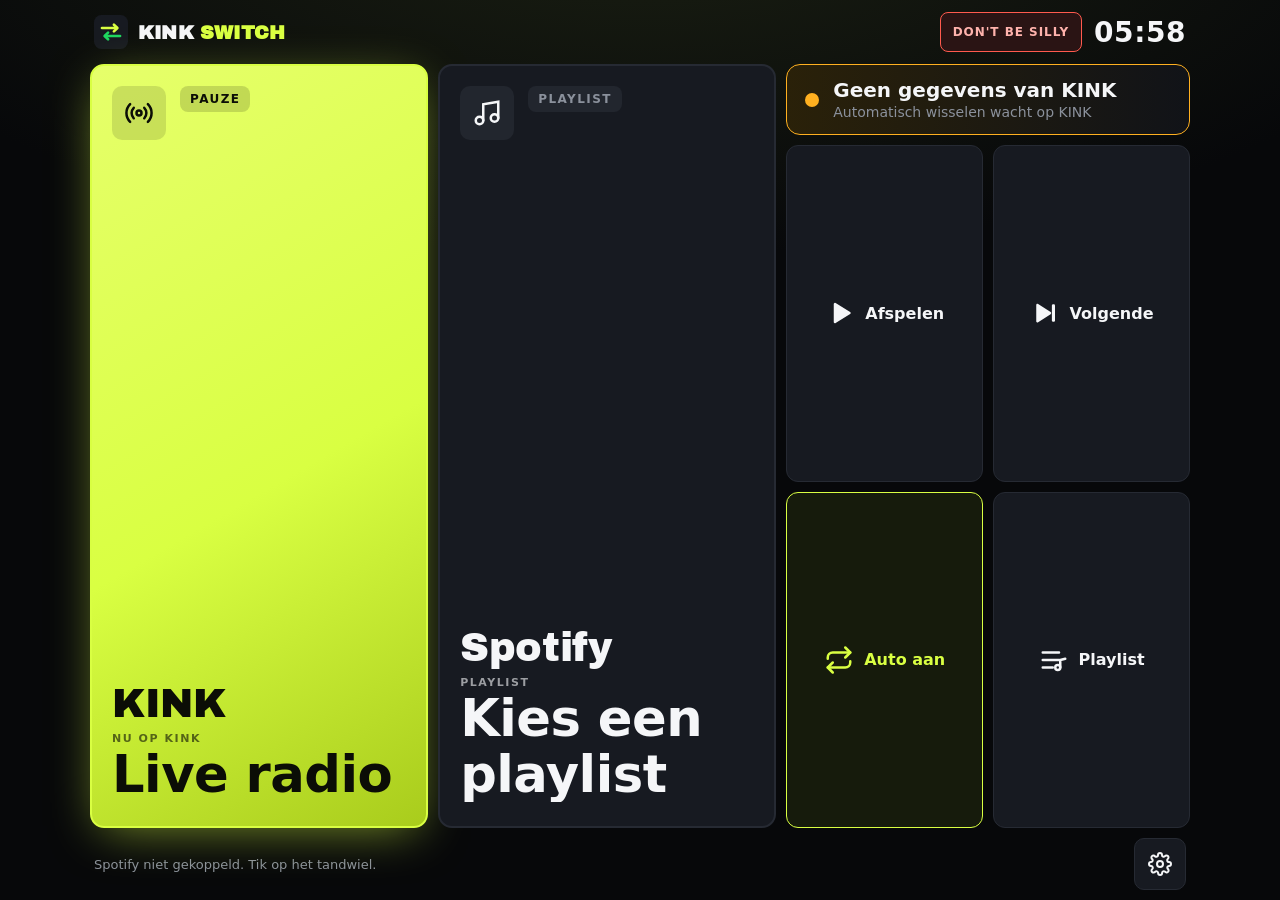
==== index.html @ e84e2d4a "Add files via upload v23: keep Spotify awake, cleaner diagnose log and remove what's no longer neede" ====
<!doctype html>
<html lang="nl">
<head>
<meta charset="utf-8">
<meta name="viewport" content="width=device-width,initial-scale=1,viewport-fit=cover">
<meta name="theme-color" content="#07080a">
<meta name="mobile-web-app-capable" content="yes">
<meta name="apple-mobile-web-app-capable" content="yes">
<link rel="manifest" href="manifest.webmanifest">
<link rel="icon" href="icon-192.png">
<link rel="apple-touch-icon" href="icon-192.png">
<title>KINK Switch</title>
<style>
@font-face{font-family:'Archivo Black';src:url(archivo-black.woff2) format('woff2');font-weight:400;font-display:swap}
:root{color-scheme:dark;
  --bg:#07080a;--panel:#111318;--panel2:#171a21;--line:#262a33;
  --text:#f5f6f8;--muted:#8b919c;
  --kink:#d9ff42;--kink-ink:#0b0d06;--spot:#1ed760;--spot-ink:#04130a;
  --warn:#ffb020;--hot:#ff5a4e;--r:14px}
*{box-sizing:border-box;-webkit-tap-highlight-color:transparent}
html,body{margin:0;height:100%;overflow:hidden;background:var(--bg);color:var(--text);font-family:system-ui,-apple-system,"Segoe UI",Roboto,sans-serif}
body{background:radial-gradient(120% 70% at 50% -10%,#1a1f12 0%,var(--bg) 55%) fixed;padding:calc(10px + env(safe-area-inset-top,0px)) 12px calc(10px + env(safe-area-inset-bottom,0px))}
button{font:inherit;color:inherit;border:0;cursor:pointer;touch-action:manipulation;user-select:none}
button:focus-visible{outline:3px solid var(--kink);outline-offset:3px}
svg{display:block}

.app{height:100%;max-width:1100px;margin:0 auto;display:grid;gap:10px;
  grid-template-areas:"top" "banner" "sources" "controls" "foot";
  grid-template-rows:auto auto 1fr auto auto;grid-template-columns:minmax(0,1fr)}

/* Bovenbalk */
.top{grid-area:top;display:flex;align-items:center;justify-content:space-between;padding:2px 4px}
.brand{display:flex;align-items:center;gap:10px;font-weight:900;letter-spacing:.14em;font-size:14px;white-space:nowrap}
.top .right{display:flex;align-items:center;gap:12px}
.silly{white-space:nowrap;min-height:40px;padding:0 12px;border-radius:8px;background:#2a1414;border:1px solid var(--hot);color:#ffb3ad;font-weight:900;font-size:12px;letter-spacing:.08em}
.silly:active{background:var(--hot);color:#fff}
.brand svg{width:34px;height:34px;flex:none}
.brand .wm{font-family:'Archivo Black',system-ui,sans-serif;font-size:19px;letter-spacing:.01em;line-height:1}
.brand .wm span{color:var(--kink)}
.brand i{width:10px;height:10px;border-radius:50%;background:var(--kink);box-shadow:0 0 12px var(--kink)}
.clock{font-size:28px;font-weight:800;font-variant-numeric:tabular-nums;letter-spacing:.02em}

/* Reclamebanner */
.banner{grid-area:banner;display:flex;align-items:center;gap:14px;padding:14px 18px;border-radius:var(--r);
  background:var(--panel);border:1px solid var(--line);transition:background .4s,border-color .4s}
.dot{width:14px;height:14px;border-radius:50%;background:var(--spot);flex:none;box-shadow:0 0 0 0 currentColor}
.banner .txt{flex:1;min-width:0}
.banner .eyebrow{display:block;font-size:11px;font-weight:900;letter-spacing:.14em;color:#ff7a70;margin-bottom:2px}
.banner .eyebrow[hidden]{display:none}
.banner.skip small{white-space:normal}
.banner b{display:block;font-size:20px;font-weight:850;line-height:1.15}
.banner small{display:block;color:var(--muted);font-size:14px;margin-top:2px;white-space:nowrap;overflow:hidden;text-overflow:ellipsis}
.count{font-size:30px;font-weight:900;font-variant-numeric:tabular-nums}
.count:empty{display:none}
.banner.soon{border-color:var(--warn);background:linear-gradient(90deg,#2a2109,var(--panel))}
.banner.soon .dot{background:var(--warn);color:var(--warn);animation:pulse 1.6s infinite}
.banner.now{border-color:var(--hot);background:linear-gradient(90deg,#2e100d,var(--panel))}
.banner.now .dot{background:var(--hot);color:var(--hot);animation:pulse 1s infinite}
.banner.away{border-color:var(--spot);background:linear-gradient(90deg,#0b2414,var(--panel))}
@keyframes pulse{0%{box-shadow:0 0 0 0 currentColor}70%{box-shadow:0 0 0 12px transparent}100%{box-shadow:0 0 0 0 transparent}}

/* Bronnen: de twee grote knoppen */
.sources{grid-area:sources;display:grid;grid-template-columns:minmax(0,1fr);grid-template-rows:1fr 1fr;gap:10px;min-height:0}
.src{position:relative;border-radius:var(--r);padding:20px;text-align:left;display:flex;flex-direction:column;justify-content:space-between;
  background:var(--panel2);border:2px solid var(--line);overflow:hidden;min-height:150px;transition:transform .12s,background .3s,border-color .3s}
.src:active{transform:scale(.98)}
.src:focus{outline:none}
.src .ico{width:54px;height:54px;border-radius:10px;display:grid;place-items:center;background:#22262e}
.src .ico svg{width:30px;height:30px}
.src .name{display:block;font-size:clamp(24px,6.4vw,36px);font-family:'Archivo Black',system-ui,sans-serif;font-weight:400;letter-spacing:-.01em;line-height:1}
.src .meta{display:block;font-size:14px;color:var(--muted);margin-top:6px;white-space:nowrap;overflow:hidden;text-overflow:ellipsis}
.src .np{display:block;margin-top:8px;min-width:0}
.src .np em{display:block;font-style:normal;font-size:11px;font-weight:900;letter-spacing:.14em;opacity:.6}
.src .np strong{display:-webkit-box;-webkit-line-clamp:2;-webkit-box-orient:vertical;font-size:clamp(24px,7.4vw,34px);font-weight:900;line-height:1.08;overflow:hidden;margin-top:2px;letter-spacing:-.01em}
.src .np span{display:block;font-size:clamp(17px,5vw,22px);font-weight:700;opacity:.8;white-space:nowrap;overflow:hidden;text-overflow:ellipsis;margin-top:4px}
.gtag{display:inline-block;margin-left:8px;padding:3px 8px;border-radius:6px;font-size:11px;font-weight:900;letter-spacing:.1em;vertical-align:2px;background:var(--hot);color:#fff}
.tile{position:relative;display:grid;min-height:0}
.tile>.src{min-height:0}
.tile .src .tag{left:88px;right:auto;width:max-content;top:20px}
.favbtn{position:absolute;top:22px;right:22px;min-height:48px;min-width:140px;padding:0 22px;border-radius:10px;font-weight:900;font-size:14px;
  background:#22262e;color:var(--text);border:1px solid var(--line);z-index:2}
.tile:has(.src.active) .favbtn{background:#0000002e;border-color:#0000001f}
.tile:has(.src.kink.active) .favbtn{color:var(--kink-ink)}
.tile:has(.src.spot.active) .favbtn{color:var(--spot-ink)}
.favbtn.on,.tile:has(.src.active) .favbtn.on{background:var(--hot);border-color:var(--hot);color:#fff}
.favbtn[hidden]{display:none}
.acts{position:absolute;top:22px;right:22px;display:flex;gap:10px;z-index:2}
.ibtn{width:64px;height:54px;border-radius:10px;display:grid;place-items:center;background:#22262e;border:1px solid var(--line);color:var(--text)}
.ibtn[hidden]{display:none}
.ibtn svg{width:28px;height:28px}
.tile:has(.src.active) .ibtn{background:#0000002e;border-color:#0000001f}
.tile:has(.src.kink.active) .ibtn{color:var(--kink-ink)}
.tile:has(.src.spot.active) .ibtn{color:var(--spot-ink)}
.ibtn.on,.tile:has(.src.active) .ibtn.on{background:var(--hot);border-color:var(--hot);color:#fff}
.ibtn.on svg path{fill:currentColor}
.ibtn.done,.tile:has(.src.active) .ibtn.done{background:#0b0d10;border-color:#0b0d10;color:var(--kink)}
.ibtn.busy{opacity:.5}
.toast{position:fixed;left:50%;top:calc(64px + env(safe-area-inset-top,0px));transform:translateX(-50%);width:min(560px,calc(100% - 24px));display:flex;align-items:center;gap:12px;
  background:#f5f6f8;color:#0b0d10;border-radius:10px;padding:12px 12px 12px 16px;font-weight:800;font-size:15px;box-shadow:0 12px 40px #000a;z-index:6}
.toast[hidden]{display:none}
.toast span{flex:1;min-width:0}.toast small{display:block;font-weight:600;color:#4a505b;font-size:13px;white-space:nowrap;overflow:hidden;text-overflow:ellipsis}
.toast button{min-height:44px;padding:0 14px;border-radius:8px;background:#0b0d10;color:#fff;font-weight:800;font-size:14px}
.tabs{display:grid;grid-template-columns:1fr 1fr;gap:6px;background:#0b0d10;padding:6px;border-radius:10px;margin:6px 0 12px}
.tabs button{background:transparent;min-height:48px;border-radius:8px;font-weight:850;font-size:15px;color:var(--muted)}
.tabs button.on{background:#22262e;color:var(--text)}
.pin{font-size:11px;font-weight:900;letter-spacing:.1em;color:var(--kink);margin:14px 0 2px}
.pin.dim{color:var(--muted)}
.pl.mine{border-color:var(--kink)}
.pl .cov{width:56px;height:56px;border-radius:8px;display:grid;place-items:center;background:#1b1f27}
.pl .cov svg{width:34px;height:34px}
.miss{display:grid;grid-template-columns:52px 1fr 56px;gap:12px;align-items:center;padding:8px;border-radius:10px;background:#0b0d10;border:1px solid var(--line);margin-top:8px}
.miss time{font-weight:800;color:var(--muted);font-size:14px}
.miss b{display:block;font-size:16px}.miss small{color:var(--muted);font-size:14px}
.miss .ibtn{width:56px;height:48px}
.miss .ibtn.done{color:var(--kink);background:#22262e;border-color:var(--line)}

.src .np strong span{display:inline;font-size:inherit;font-weight:inherit;opacity:1;margin:0;white-space:normal}
.src .np strong .gtag{font-size:11px;vertical-align:6px}
.src .np .gtag{display:inline-block;opacity:1;font-size:11px}
.src .np #kinkArtist{display:inline}
.src .np .gtag:empty{display:none}
.src.fav{box-shadow:0 0 0 4px #ff5a4e33,0 10px 50px -12px #ff5a4e88}
.src.fav .np em::after{content:" \00B7  JOUW MUZIEK";color:var(--hot);opacity:1}
.src.kink.active.fav .np em::after{color:#7a0f08}
.src.fresh:not(.active){border-color:var(--kink);animation:fresh 1.4s ease-in-out 4}
@keyframes fresh{50%{box-shadow:0 0 0 6px #d9ff4233}}
.src .tag{position:absolute;top:18px;right:18px;font-size:12px;font-weight:900;letter-spacing:.12em;padding:6px 10px;border-radius:8px;background:#22262e;color:var(--muted)}
.src.kink.active{background:linear-gradient(150deg,#e6ff6b,var(--kink) 55%,#a9cc1c);border-color:var(--kink);color:var(--kink-ink);box-shadow:0 10px 50px -12px #d9ff4299}
.src.spot.active{background:linear-gradient(150deg,#4ff08a,var(--spot) 55%,#11a845);border-color:var(--spot);color:var(--spot-ink);box-shadow:0 10px 50px -12px #1ed76099}
.src.fav,.src.fav.fresh,.src.active.fav{border-color:var(--hot)}
.src.active .ico{background:#0000001f}
.src.active .meta{color:inherit;opacity:.75}
.src.active .tag{background:#00000026;color:inherit}
.src.kink.active.live .tag::before{content:"";display:inline-block;width:8px;height:8px;border-radius:50%;background:currentColor;margin-right:6px;vertical-align:1px;animation:blink 1.2s infinite}
@keyframes blink{50%{opacity:.25}}

/* Bediening */
.controls{grid-area:controls;display:grid;grid-template-columns:repeat(4,minmax(0,1fr));gap:10px}
.ctl{min-height:88px;border-radius:12px;background:var(--panel2);border:1px solid var(--line);display:flex;flex-direction:column;align-items:center;justify-content:center;gap:6px;font-size:14px;font-weight:800;transition:transform .12s;padding:6px}
.ctl:active{transform:scale(.97)}
.ctl svg{width:30px;height:30px}
.ctl.on{border-color:var(--kink);color:var(--kink);background:#161b0c}

/* Voet */
.foot{grid-area:foot;min-width:0;display:flex;align-items:center;gap:10px;padding:0 4px}
.status{flex:1;color:var(--muted);font-size:13px;min-width:0;white-space:nowrap;overflow:hidden;text-overflow:ellipsis}
.status.err{color:var(--hot)}
.gear{width:52px;height:52px;border-radius:10px;background:var(--panel2);border:1px solid var(--line);display:grid;place-items:center}
.gear svg{width:24px;height:24px}
#radio{display:none}

/* Liggend scherm (telefoonhouder): bronnen links, bediening rechts */
@media (orientation:landscape) and (min-width:640px){
  .sources{grid-template-columns:1fr 1fr;grid-template-rows:minmax(0,1fr)}
  .src .name{font-size:clamp(24px,3.6vw,40px)}
  .src .np strong{font-size:clamp(28px,4vw,52px)}
  .src .np>span{font-size:clamp(18px,2vw,26px)}
  .app{grid-template-columns:minmax(0,1.7fr) minmax(0,1fr);grid-template-rows:auto auto 1fr auto;
    grid-template-areas:"top top" "sources banner" "sources controls" "foot foot"}
  .banner{flex-wrap:wrap;align-content:center}
  .controls{grid-template-columns:1fr 1fr;grid-auto-rows:1fr}
  .ctl{min-height:70px;flex-direction:row;gap:10px;font-size:16px}
}
@media (max-height:560px){.clock{font-size:22px}.banner{padding:10px 14px}.banner b{font-size:17px}.count{font-size:26px}.ctl{min-height:60px}.src{padding:14px;min-height:110px}.src .ico{width:42px;height:42px}}
@media (max-width:440px){.top{gap:8px}.brand{gap:8px;font-size:12px;letter-spacing:.1em}.brand .wm{font-size:13px}.brand svg{width:26px;height:26px}.silly{font-size:10px;padding:0 9px}.clock{font-size:20px}}

/* Instellingen */
.modal{display:none;position:fixed;inset:0;background:#000c;backdrop-filter:blur(6px);z-index:5;padding:16px;align-items:center;justify-content:center}
.modal.show{display:flex}
.modalbox{width:min(560px,100%);max-height:92dvh;overflow:auto;background:var(--panel);border:1px solid var(--line);border-radius:14px;padding:22px}
.modalbox h2{margin:0 0 6px;font-size:22px}
.modalbox h3{margin:20px 0 4px;font-size:13px;letter-spacing:.12em;color:var(--kink);font-weight:900}
.modalbox label{display:block;font-size:13px;margin:12px 0 6px;color:var(--text)}
.modalbox input{width:100%;background:#0b0d10;color:var(--text);border:1px solid var(--line);border-radius:8px;padding:13px;font:500 16px system-ui}
.modalbox input:focus{outline:2px solid var(--kink);border-color:transparent}
.modalbox p{color:var(--muted);font-size:13px;line-height:1.5}
.modalbox a{color:var(--kink)}
.copyrow{display:grid;grid-template-columns:1fr auto;gap:8px}
.btn{min-height:48px;padding:0 16px;border-radius:8px;background:#22262e;font-weight:800;font-size:14px}
.btn.primary{background:var(--kink);color:var(--kink-ink)}
.actions{display:flex;gap:8px;flex-wrap:wrap;margin-top:18px}
.pl{display:grid;grid-template-columns:56px 1fr auto;gap:12px;align-items:center;width:100%;text-align:left;padding:8px;border-radius:10px;background:#0b0d10;border:1px solid var(--line);margin-top:8px;min-height:72px}
.pl img,.pl .ph{width:56px;height:56px;border-radius:10px;object-fit:cover;background:#22262e}
.pl b{display:block;font-size:16px;white-space:nowrap;overflow:hidden;text-overflow:ellipsis}
.pl small{color:var(--muted);font-size:12px}
.pl.cur{border-color:var(--spot);background:#0b2414}
.pl .ok{color:var(--spot);font-weight:900;font-size:13px}
.bigbtn{width:100%;min-height:64px;border-radius:10px;font-size:17px;font-weight:850;margin-top:10px}
details{margin-top:18px;border-top:1px solid var(--line);padding-top:12px}
summary{cursor:pointer;font-weight:800;font-size:15px;color:var(--muted)}
.warn{border:1px solid var(--warn);background:#2a2109;color:#ffd789;border-radius:8px;padding:12px 14px;font-size:14px;font-weight:700;margin:8px 0 4px}
.chips{display:flex;flex-wrap:wrap;gap:8px;margin-top:8px}
.chip{min-height:44px;padding:0 16px;border-radius:8px;background:#22262e;border:1px solid var(--line);font-weight:800;font-size:15px}
.chip.on{background:var(--kink);color:var(--kink-ink);border-color:var(--kink)}
.chip .x{margin-left:8px;opacity:.6}
.addrow{display:grid;grid-template-columns:1fr auto;gap:8px;margin-top:10px}
.set{padding:0;overflow:hidden;display:flex;flex-direction:column}
.set .shead{padding:18px 20px 0}
.set .shead h2{margin:0 0 4px;font-size:22px}
.set .note{display:flex;gap:8px;align-items:center;color:#ffd789;font-size:13px;font-weight:700;margin:6px 0 12px}
.set .note i{width:8px;height:8px;border-radius:50%;background:var(--warn);flex:none}
.seg{display:grid;grid-template-columns:repeat(3,1fr);gap:4px;background:#0b0d10;padding:4px;border-radius:10px}
.seg button{background:transparent;min-height:46px;border-radius:8px;font-weight:850;font-size:15px;color:var(--muted)}
.seg button.on{background:#262a33;color:var(--text)}
.set .sbody{padding:14px 20px 8px;overflow:auto;flex:1}
.set .pane[hidden]{display:none}
.grp{background:#0b0d10;border:1px solid #23272f;border-radius:12px;margin-bottom:14px;overflow:hidden}
.grp h4{margin:0;padding:14px 16px 4px;font-size:16px;display:flex;align-items:center;gap:10px}
.grp h4 .dot{width:10px;height:10px;border-radius:50%}
.grp .sub{padding:0 16px 10px;color:var(--muted);font-size:13px;line-height:1.45}
.line{display:flex;align-items:center;gap:14px;padding:14px 16px;border-top:1px solid #1d2128}
.line .tx{flex:1;min-width:0}.line b{display:block;font-size:15px}.line small{display:block;color:var(--muted);font-size:13px;margin-top:2px;line-height:1.35}
.sw{width:52px;height:32px;border-radius:99px;background:#2c313b;position:relative;flex:none;border:0;padding:0}
.sw::after{content:"";position:absolute;top:3px;left:3px;width:26px;height:26px;border-radius:50%;background:var(--text);transition:left .2s}
.sw[aria-checked="true"]{background:var(--spot)}.sw[aria-checked="true"]::after{left:23px}
.set .numin{width:84px;flex:none;text-align:center;font-weight:800}
.chips2{display:flex;flex-wrap:wrap;gap:8px;padding:4px 16px 12px}
.chip2{min-height:42px;padding:0 14px;border-radius:8px;background:#1b1f27;border:1px solid #2a2e37;font-weight:800;font-size:14px;display:flex;align-items:center;gap:8px;color:var(--text)}
.chip2.hear{background:var(--kink);color:var(--kink-ink);border-color:var(--kink)}
.chip2.skip{background:var(--hot);color:#fff;border-color:var(--hot)}
.chip2 .x{opacity:.65;font-weight:900}
.chips2 .empty{color:var(--muted);font-size:13px}
.lbl{padding:6px 16px 0;font-size:11px;font-weight:900;letter-spacing:.1em;color:var(--muted)}
.addrow2{display:grid;grid-template-columns:1fr auto;gap:8px;padding:0 16px 14px}
.addrow2 input{min-height:46px}
.status2{display:flex;align-items:center;gap:12px;padding:14px 16px}
.status2 .ok{width:40px;height:40px;border-radius:10px;display:grid;place-items:center;font-weight:900;flex:none}
.status2 .ok.yes{background:#0b2414;color:var(--spot)}.status2 .ok.no{background:#2a1414;color:var(--hot)}
.status2 b{display:block;font-size:15px}.status2 small{display:block;color:var(--muted);font-size:13px;margin-top:2px}
.btnrow{display:flex;gap:8px;flex-wrap:wrap;padding:0 16px 14px}
.grp details summary{padding:14px 16px;font-weight:800;color:var(--muted);cursor:pointer}
.grp details .inner{padding:0 16px 14px}
.grp details .inner p{margin:0 0 8px}
.grp details .inner h5{margin:16px 0 6px;font-size:12px;letter-spacing:.12em;color:var(--text);text-transform:uppercase}
.grp details .inner h5:first-child{margin-top:4px}
.devopt{display:flex;align-items:center;gap:12px;width:100%;text-align:left;padding:12px 16px;border-top:1px solid #1d2128;background:transparent;font-size:15px}
.devopt .rad{width:22px;height:22px;border-radius:50%;border:2px solid #4a505b;flex:none;display:grid;place-items:center}
.devopt.on .rad{border-color:var(--spot)}.devopt.on .rad::after{content:"";width:12px;height:12px;border-radius:50%;background:var(--spot)}
.devopt b{display:block;font-weight:800}.devopt small{display:block;color:var(--muted);font-size:13px}
.dbg{width:min(900px,100%);max-height:94dvh;overflow:auto;display:flex;flex-direction:column;gap:10px}
.dhead{display:flex;align-items:center;justify-content:space-between;gap:10px}.dhead h2{margin:0}
.dsum{display:grid;grid-template-columns:repeat(auto-fill,minmax(140px,1fr));gap:4px}
.dsum div{background:#0b0d10;border:1px solid #23272f;border-radius:8px;padding:5px 8px;font-size:12px;line-height:1.3;min-width:0;overflow:hidden;text-overflow:ellipsis}
.dbg .btn{min-height:42px;padding:0 12px;font-size:13px}
.dlog{min-height:320px}
.dsum b{display:block;font-size:10px;letter-spacing:.08em;color:var(--muted);margin-bottom:2px}
.dsum .bad{color:var(--hot);font-weight:800}.dsum .good{color:var(--spot);font-weight:800}
.dbtns{display:flex;flex-wrap:wrap;gap:8px}
.dfil{display:flex;gap:4px;background:#0b0d10;padding:4px;border-radius:10px}
.dfil button{flex:1;background:transparent;min-height:40px;border-radius:8px;font-weight:800;font-size:14px;color:var(--muted)}
.dfil button.on{background:#262a33;color:var(--text)}
.dlog{flex:1;min-height:200px;overflow:auto;background:#07080a;border:1px solid #23272f;border-radius:8px;padding:8px;font:12px/1.45 ui-monospace,Menlo,monospace}
.dlog div{padding:2px 0;border-bottom:1px solid #12151a;word-break:break-word}
.dlog .err{color:#ff8a80}.dlog .warn{color:#ffd166}.dlog .ok{color:#7ee2a8}.dlog .note{color:#9ecbff;font-weight:700}
.dlog time{color:#6b717c;margin-right:6px}
.set .sfoot{padding:12px 20px 18px;border-top:1px solid #1d2128;display:flex;gap:10px;align-items:center}
.set .sfoot small{flex:1;color:var(--muted);font-size:13px;transition:color .2s}
.set .sfoot small.saved{color:var(--spot);font-weight:800}
.set .sfoot .close{min-height:50px;padding:0 28px;border-radius:10px;background:#262a33;font-weight:900;font-size:16px}
.src.spot.issue{border-color:var(--hot);background:linear-gradient(150deg,#2e1210,var(--panel2) 70%);color:var(--text)}
.src.spot.issue .tag{background:var(--hot);color:#fff}
.src.spot.issue .np em{color:#ff9a92;opacity:1}
.src.spot.ready{border-color:var(--spot);box-shadow:0 0 0 3px #1ed76033}
.src.spot.ready .tag{background:var(--spot);color:#06210f}
.src.spot.ready .np em{color:var(--spot);opacity:1}
.src.spot.blink{animation:spblink .5s ease-in-out 6}
@keyframes spblink{50%{border-color:var(--hot);box-shadow:0 0 0 6px #ff5a4e44}}
.safety{color:var(--muted);font-size:12px;text-align:center;margin-top:14px}
</style>
</head>
<body>
<div class="app">
  <header class="top">
    <div class="brand"><svg viewBox="0 0 512 512" aria-hidden="true"><rect width="512" height="512" rx="112" fill="#171a21"/><g fill="none" stroke-width="40" stroke-linecap="round" stroke-linejoin="round"><path d="M120 196h220" stroke="#d9ff42"/><path d="M300 146l52 50-52 50" stroke="#d9ff42"/><path d="M392 316H172" stroke="#1ed760"/><path d="M212 266l-52 50 52 50" stroke="#1ed760"/></g></svg><div class="wm">KINK <span>SWITCH</span></div></div>
    <div class="right"><button class="silly" id="silly" aria-label="Don't be silly afspelen">DON'T BE SILLY</button><div class="clock" id="clock">--:--</div></div>
  </header>

  <section class="banner" id="banner" aria-live="polite">
    <span class="dot"></span>
    <div class="txt"><span class="eyebrow" id="adEyebrow" hidden>MUST SKIP</span><b id="adTitle">Muziek</b><small id="nextLabel">Wacht op gegevens van KINK</small></div>
    <div class="count" id="countdown"></div>
  </section>

  <section class="sources">
    <div class="tile"><button class="src kink active" id="kinkMode" aria-label="KINK live">
      <span class="tag" id="state">UIT</span>
      <span class="ico"><svg viewBox="0 0 24 24" fill="none" stroke="currentColor" stroke-width="2" stroke-linecap="round" stroke-linejoin="round"><path d="M4.9 19.1a10 10 0 0 1 0-14.2M7.8 16.2a6 6 0 0 1 0-8.4M16.2 7.8a6 6 0 0 1 0 8.4M19.1 4.9a10 10 0 0 1 0 14.2"/><circle cx="12" cy="12" r="2"/></svg></span>
      <span style="min-width:0"><span class="name">KINK</span><span class="np"><em>NU OP KINK</em><strong><span id="kinkArtist">Live radio</span><span class="gtag" id="kinkGenre"></span></strong><span id="kinkSong"></span></span></span>
    </button>
    <div class="acts"><button class="ibtn" id="kinkAdd" aria-label="Toevoegen aan KINK Catch" hidden><svg viewBox="0 0 24 24" fill="none" stroke="currentColor" stroke-width="2.2" stroke-linecap="round"><path d="M3 6h12M3 12h12M3 18h7"/><path d="M18 13v8M14 17h8"/></svg></button><button class="ibtn" id="kinkFav" aria-label="Favoriet" hidden><svg viewBox="0 0 24 24" fill="none" stroke="currentColor" stroke-width="2.2" stroke-linejoin="round"><path d="M12 20.5s-7.5-4.6-9.3-9.4C1.4 7.6 3.6 4.5 7 4.5c2.1 0 3.8 1.2 5 3 1.2-1.8 2.9-3 5-3 3.4 0 5.6 3.1 4.3 6.6-1.8 4.8-9.3 9.4-9.3 9.4z"/></svg></button></div></div>
    <div class="tile"><button class="src spot" id="spotifyMode" aria-label="Spotify">
      <span class="tag" id="spotTag">PLAYLIST</span>
      <span class="ico"><svg viewBox="0 0 24 24" fill="none" stroke="currentColor" stroke-width="2" stroke-linecap="round"><path d="M9 18V5l12-2v13"/><circle cx="6" cy="18" r="3"/><circle cx="18" cy="16" r="3"/></svg></span>
      <span style="min-width:0"><span class="name">Spotify</span><span class="np"><em id="spotLabel">PLAYLIST</em><strong id="spotArtist">Kies een playlist</strong><span id="spotSong"></span></span></span>
    </button>
    <div class="acts"><button class="ibtn" id="spotFav" aria-label="Favoriet" hidden><svg viewBox="0 0 24 24" fill="none" stroke="currentColor" stroke-width="2.2" stroke-linejoin="round"><path d="M12 20.5s-7.5-4.6-9.3-9.4C1.4 7.6 3.6 4.5 7 4.5c2.1 0 3.8 1.2 5 3 1.2-1.8 2.9-3 5-3 3.4 0 5.6 3.1 4.3 6.6-1.8 4.8-9.3 9.4-9.3 9.4z"/></svg></button></div></div>
  </section>

  <section class="controls">
    <button class="ctl" id="playPause" aria-label="Afspelen of pauzeren"></button>
    <button class="ctl" id="next" aria-label="Volgende"><svg viewBox="0 0 24 24" fill="currentColor"><path d="M5 5.5v13a1 1 0 0 0 1.5.9l10-6.5a1 1 0 0 0 0-1.7l-10-6.5A1 1 0 0 0 5 5.5z"/><rect x="17.5" y="5" width="2.5" height="14" rx="1"/></svg><span>Volgende</span></button>
    <button class="ctl" id="autoBtn" aria-label="Automatisch wisselen"><svg viewBox="0 0 24 24" fill="none" stroke="currentColor" stroke-width="2" stroke-linecap="round" stroke-linejoin="round"><path d="M17 2l4 4-4 4"/><path d="M3 11v-1a4 4 0 0 1 4-4h14"/><path d="M7 22l-4-4 4-4"/><path d="M21 13v1a4 4 0 0 1-4 4H3"/></svg><span id="autoTxt">Auto</span></button>
    <button class="ctl" id="plBtn" aria-label="Playlist kiezen"><svg viewBox="0 0 24 24" fill="none" stroke="currentColor" stroke-width="2" stroke-linecap="round"><path d="M3 6h13M3 12h13M3 18h8"/><path d="M17 18v-6l4-1"/><circle cx="15" cy="18" r="2"/></svg><span>Playlist</span></button>
  </section>

  <footer class="foot">
    <div class="status" id="status">Spotify niet gekoppeld. Tik op het tandwiel.</div>
    <button class="gear" id="openSettings" aria-label="Instellingen"><svg viewBox="0 0 24 24" fill="none" stroke="currentColor" stroke-width="2" stroke-linecap="round" stroke-linejoin="round"><circle cx="12" cy="12" r="3"/><path d="M19.4 15a1.7 1.7 0 0 0 .3 1.8l.1.1a2 2 0 1 1-2.8 2.8l-.1-.1a1.7 1.7 0 0 0-1.8-.3 1.7 1.7 0 0 0-1 1.5V21a2 2 0 1 1-4 0v-.1a1.7 1.7 0 0 0-1.1-1.5 1.7 1.7 0 0 0-1.8.3l-.1.1a2 2 0 1 1-2.8-2.8l.1-.1a1.7 1.7 0 0 0 .3-1.8 1.7 1.7 0 0 0-1.5-1H3a2 2 0 1 1 0-4h.1a1.7 1.7 0 0 0 1.5-1.1 1.7 1.7 0 0 0-.3-1.8l-.1-.1a2 2 0 1 1 2.8-2.8l.1.1a1.7 1.7 0 0 0 1.8.3H9a1.7 1.7 0 0 0 1-1.5V3a2 2 0 1 1 4 0v.1a1.7 1.7 0 0 0 1 1.5 1.7 1.7 0 0 0 1.8-.3l.1-.1a2 2 0 1 1 2.8 2.8l-.1.1a1.7 1.7 0 0 0-.3 1.8V9a1.7 1.7 0 0 0 1.5 1H21a2 2 0 1 1 0 4h-.1a1.7 1.7 0 0 0-1.5 1z"/></svg></button>
  </footer>
  <audio id="radio" preload="none" playsinline>
    <source src="https://playerservices.streamtheworld.com/api/livestream-redirect/KINK.mp3" type="audio/mpeg">
  </audio>
</div>

<div class="toast" id="toast" hidden><span id="toastTxt"></span><button id="toastUndo">Ongedaan maken</button></div>

<div class="modal" id="modal"><div class="modalbox set">
  <div class="shead">
    <h2>Instellingen</h2>
    <div class="note"><i></i>Stel dit in als je stilstaat, niet tijdens het rijden.</div>
    <div class="seg"><button class="on" id="stAlg">Algemeen</button><button id="stArt">Artiesten</button><button id="stSp">Spotify</button></div>
  </div>
  <div class="sbody">
    <div class="pane" id="paneAlg">
      <div class="grp"><h4>Rijden</h4>
        <div class="line"><div class="tx"><b>Wissel bij reclame en nieuws</b><small>Meldt KINK reclame of nieuws, dan naar Spotify. Muziek terug? Dan weer KINK.</small></div><button class="sw" role="switch" id="swAuto" aria-label="Wissel bij reclame en nieuws"></button></div>
        <div class="line"><div class="tx"><b>Scherm aan houden</b><small>Handig in de houder: het scherm gaat niet uit zolang de app open is.</small></div><button class="sw" role="switch" id="swWake" aria-label="Scherm aan houden"></button></div>
        <div class="line"><div class="tx"><b>Ook op de achtergrond meekijken</b><small>Voor je computer: de app blijft wisselen als hij een tabblad op de achtergrond is.</small></div><button class="sw" role="switch" id="swBg" aria-label="Ook op de achtergrond meekijken"></button></div>
      </div>
      <div class="grp"><h4>Diagnose</h4>
        <div class="line"><div class="tx"><b>Diagnose en log</b><small>Alles wat er misging, om te delen met Claude.</small></div><button class="btn" id="openDbg">Open</button></div>
      </div>
      <div class="grp"><h4>Vertraging</h4>
        <div class="line"><div class="tx"><b>Wacht voordat de app KINK verlaat</b><small>In seconden, bij reclame, nieuws of Must skip. Zodat je het eind van een nummer niet mist. Terug naar KINK gaat altijd direct.</small></div><input class="numin" id="delay" type="number" min="0" max="60" inputmode="numeric"></div>
      </div>
    </div>
    <div class="pane" id="paneArt" hidden>
      <div class="grp"><h4><span class="dot" style="background:var(--kink)"></span>Must hear</h4>
        <div class="sub">Draait KINK een van deze artiesten, dan gaat de app terug naar KINK en licht de tegel op.</div>
        <div class="lbl">MIJN LIJST</div><div class="chips2" id="hearChips"></div>
        <div class="addrow2"><input id="newHear" placeholder="Artiest toevoegen" autocomplete="off"><button class="btn" id="addHear">Toevoegen</button></div>
      </div>
      <div class="grp"><h4><span class="dot" style="background:var(--hot)"></span>Must skip</h4>
        <div class="sub">Draait KINK een van deze artiesten, dan direct naar Spotify. Bij het volgende nummer terug.</div>
        <div class="lbl">MIJN LIJST</div><div class="chips2" id="skipChips"></div>
        <div class="addrow2"><input id="newSkip" placeholder="Artiest toevoegen" autocomplete="off"><button class="btn" id="addSkip">Toevoegen</button></div>
      </div>
      <p style="padding:0 4px">Tip: met het hartje op de KINK-tegel zet je een artiest met één tik in Must hear.</p>
    </div>
    <div class="pane" id="paneSp" hidden>
      <div class="grp"><h4>Account</h4>
        <div class="status2"><span class="ok" id="spIcon"></span><div style="flex:1;min-width:0"><b id="spState"></b><small id="spSub"></small></div></div>
        <div class="btnrow"><button class="btn primary" id="connect">Koppel Spotify</button><button class="btn" id="logout">Ontkoppelen</button></div>
      </div>
      <div class="grp"><h4>Afspelen</h4>
        <div class="line"><div class="tx"><b>Altijd op shuffle</b><small>Je playlist start op een willekeurig nummer en blijft shuffelen.</small></div><button class="sw" role="switch" id="swShuffle" aria-label="Altijd op shuffle"></button></div>
        <div class="line"><div class="tx"><b>Spotify wakker houden</b><small>Een gepauzeerde Spotify valt na ongeveer 10 minuten in slaap. De app laat hem elke 9 minuten heel kort spelen, zodat hij klaarstaat. Je hoort Spotify even en KINK hapert kort.</small></div><button class="sw" role="switch" id="swKeep" aria-label="Spotify wakker houden"></button></div>
      </div>
      <div class="grp"><details id="adv"><summary>Geavanceerd</summary><div class="inner">
        <h5>Afspelen op</h5>
        <p>Standaard speelt Spotify op het apparaat waar je op tikt: je telefoon of je computer.</p>
        <div id="devList"></div>
        <div class="btnrow"><button class="btn" id="devRefresh">Vernieuw lijst</button></div>
        <h5>Koppellink voor iemand anders</h5>
        <p>Voeg diegene eerst toe onder User Management in het Spotify-dashboard.</p>
        <div class="btnrow"><button class="btn" id="shareLink">Kopieer</button></div>
        <h5>Client ID en Redirect URI</h5>
        <p>Maak een app in het <a href="https://developer.spotify.com/dashboard" target="_blank" rel="noopener">Spotify Developer Dashboard</a>. Zet daar de Redirect URI hieronder exact zo neer, vink Web API aan en voeg het Spotify-account toe onder User Management. Spotify Premium is vereist.</p>
        <label for="redirectUri">Redirect URI (kopieer naar Spotify)</label>
        <div class="copyrow"><input id="redirectUri" readonly><button class="btn" id="copyRedirect">Kopieer</button></div>
        <label for="clientId">Spotify Client ID</label>
        <input id="clientId" placeholder="32 tekens uit het dashboard" autocomplete="off" spellcheck="false">
      </div></details></div>
    </div>
  </div>
  <div class="sfoot"><small id="savedNote">Wijzigingen worden direct bewaard</small><button class="close" id="closeSettings">Sluiten</button></div>
</div></div>

<div class="modal" id="dbgModal"><div class="modalbox dbg">
  <div class="dhead"><h2>Diagnose</h2><button class="btn" id="dbgClose">Sluiten</button></div>
  <div class="dsum" id="dbgSum"></div>
  <div class="dbtns">
    <button class="btn primary" id="dbgRun">Test Spotify nu</button>
    <button class="btn" id="dbgKeep">Test wakker houden</button>
    <button class="btn" id="dbgMark">Er ging net iets mis</button>
    <button class="btn" id="dbgNote">Notitie</button>
    <button class="btn" id="dbgCopy">Kopieer log</button>
    <button class="btn" id="dbgShare">Delen</button>
    <button class="btn" id="dbgClear">Wis log</button>
  </div>
  <div class="dfil" id="dbgFil"><button class="on" data-f="all">Alles</button><button data-f="err">Fouten</button><button data-f="spotify">Spotify</button><button data-f="switch">Wisselen</button><button data-f="keep">Wakker</button></div>
  <div class="dlog" id="dbgLog"></div>
</div></div>

<div class="modal" id="plModal"><div class="modalbox">
  <h2>Playlist</h2>
  <div class="tabs"><button class="on" id="tabPlay">Afspelen</button><button id="tabMiss">Gemist op KINK</button></div>
  <div id="paneMiss" hidden>
    <p>De laatste nummers op KINK. Tik op het icoon om er een toe te voegen aan KINK Catch.</p>
    <div id="missList"></div>
  </div>
  <div id="panePlay">
    <button class="btn primary bigbtn" id="pastePl">Plak gekopieerde Spotify-link</button>
    <p>Tip: in de Spotify-app kun je ook bij een playlist op Delen tikken en KINK Switch kiezen (als de app op je startscherm staat).</p>
    <div id="plList"></div>
  </div>
  <button class="btn bigbtn" id="closePl">Sluiten</button>
</div></div>

<script>
const $=id=>document.getElementById(id), radio=$('radio');
const SCOPES='user-read-playback-state user-modify-playback-state playlist-read-private playlist-read-collaborative playlist-modify-private playlist-modify-public';
let mode='kink', token=null, tokenExpiry=0, wakeLock=null, busy=false;

// Canonieke redirect: altijd de map-URL, zonder index.html, query of hash
const REDIRECT = location.origin + location.pathname.replace(/index\.html$/,'');

function ls(k,v){try{if(v===undefined)return localStorage.getItem(k);if(v===null)localStorage.removeItem(k);else localStorage.setItem(k,v)}catch(e){return null}}
/* ---------- Diagnose-log ---------- */
// Bewaart de laatste 600 gebeurtenissen op dit apparaat (nooit sleutels of tokens), zodat je ze kunt delen.
const APP_VERSION='v23';
const TAB_ID=Math.random().toString(36).slice(2,6);
let logBuf=[],logTimer=null,lastErr=null;
try{logBuf=JSON.parse(localStorage.getItem('ks_log')||'[]')}catch(e){logBuf=[]}
function LOG(cat,lvl,text,data){
  const e={t:Date.now(),c:cat,l:lvl,m:String(text).slice(0,300),tab:TAB_ID};
  if(data!==undefined){try{e.d=JSON.stringify(data).slice(0,600)}catch(x){}}
  logBuf.push(e);if(logBuf.length>600)logBuf=logBuf.slice(-600);
  clearTimeout(logTimer);logTimer=setTimeout(()=>{try{localStorage.setItem('ks_log',JSON.stringify(logBuf))}catch(x){}},400);
  if(typeof renderLog==='function'&&document.getElementById('dbgModal')?.classList.contains('show'))renderLog();
}
window.addEventListener('error',e=>LOG('js','err',e.message+' @'+(e.lineno||'?')));
window.addEventListener('unhandledrejection',e=>LOG('js','err','Promise: '+(e.reason&&e.reason.message||e.reason)));
function msg(s,err){
  let t=s;
  $('status').textContent=t;$('status').classList.toggle('err',!!err);
  // Staat dezelfde tekst net al in de log (als WISSEL, SPOTIFY enzovoort)? Dan niet nog een keer als MELDING.
  const last=logBuf[logBuf.length-1];
  if(!(last&&last.c!=='ui'&&Date.now()-last.t<3000&&(last.m===s||last.m.endsWith(s)||s.endsWith(last.m))))LOG('ui',err?'err':'info',s);
}
function fmt(s){s=Math.max(0,Math.ceil(s));return String(Math.floor(s/60)).padStart(2,'0')+':'+String(s%60).padStart(2,'0')}
function hhmm(ms){return new Date(ms).toLocaleTimeString('nl-NL',{hour:'2-digit',minute:'2-digit'})}
function buzz(){if(navigator.vibrate)navigator.vibrate([250,120,250])}

/* ---------- Automatisch wisselen op basis van de gegevens van KINK ---------- */
let auto=ls('ks_auto')!=='0';
// autoAway: moment waarop we wegens reclame of nieuws naar Spotify gingen (0 = niet weg)
let autoAway=Number(ls('ks_autoAway'))||0;
// handledBreak: starttijd van het blok dat al is afgehandeld, zodat we niet twee keer wisselen
let handledBreak=Number(ls('ks_handledBreak'))||0;
const MAX_AWAY=10*60000; // vangnet: nooit langer dan 10 minuten weg
// Wachttijd voordat de app KINK verlaat. Standaard 20 s.
function delayMs(){const v=ls('ks_delay2');return Math.max(0,Math.min(60,v===null||v===''?20:Number(v)||0))*1000}
function setAway(v){autoAway=v;ls('ks_autoAway',v?String(v):null);if(!v)setSkipInfo(null)}
// Must skip: de banner maakt er een grapje van in plaats van "Reclame overgeslagen"
const SKIP_PUNS=['Deze slaan we over','Skip skip hooray','Born Skippy','Skip happens','Skipperdeflip'];
const SKIP_EARS=['Oren beveiligd tegen {band}','Je oren zijn je dankbaar','Geen bloedende oren vandaag'];
let skipInfo=null;try{skipInfo=JSON.parse(ls('ks_skipInfo')||'null')}catch(e){}
function setSkipInfo(v){skipInfo=v;ls('ks_skipInfo',v?JSON.stringify(v):null)}
function pickOther(list,last){const opts=list.filter(x=>x!==last);return opts[Math.floor(Math.random()*opts.length)]||list[0]}
let lastPun='',lastEar='';
function newSkipInfo(artist){
  lastPun=pickOther(SKIP_PUNS,lastPun);lastEar=pickOther(SKIP_EARS,lastEar);
  return {pun:lastPun,ear:lastEar.replace('{band}',artist||'deze band')};
}
function setHandled(v){handledBreak=v;ls('ks_handledBreak',String(v))}
function metaFresh(now){return kinkNow&&now-kinkNow.at<60000}

async function autoToSpotify(breakStart){
  setHandled(breakStart);
  LOG('switch','info','Reclame/nieuws op KINK: naar Spotify');
  if(!hasLogin())return msg('Automatisch wisselen kan niet: Spotify is niet gekoppeld.',true);
  busy=true;
  try{await playList();setAway(Date.now());setSkipInfo(null);msg('Reclame of nieuws op KINK: even naar Spotify.');buzz()}
  catch(e){if(!aborted(e)){msg('Automatisch wisselen mislukt: '+e.message,true);buzz();handleSpError(e,{kind:'break'})}}
  busy=false;
}
async function autoToKink(why){
  LOG('switch','info','Terug naar KINK: '+why);
  setAway(0);
  if(mode!=='spotify')return;
  busy=true;
  // Speelt Spotify ergens anders (ander apparaat of andere kopie van de app)? Dan niets doen.
  if(!(await ownsSpotify())){LOG('switch','warn','Spotify speelt elders, deze kopie doet niets');setMode('kink');busy=false;return}
  const ok=await startKink(true);
  if(ok)msg(why);else{msg('Weer muziek op KINK. Tik op KINK.',true);buzz()}
  busy=false;
}

function tick(){
  const now=Date.now();
  metaDue();
  // Sleutel op tijd vernieuwen, vijf minuten voor hij verloopt
  if(hasLogin()&&!authBroken&&!refreshing&&tokenExpiry&&tokenExpiry-now<5*60000&&now-lastRefreshTry>15000){lastRefreshTry=now;getToken().catch(()=>{})}
  $('clock').textContent=hhmm(now);
  if(!busy){
    const fresh=metaFresh(now),d=delayMs();
    if(autoAway){
      if(mode!=='spotify')setAway(0);
      else if(fresh&&!kinkNow.isBreak&&kinkNow.title&&!isBanned(kinkNow.artist))autoToKink('Weer muziek op KINK: '+(kinkNow.artist?kinkNow.artist+' - ':'')+kinkNow.title);
      else if(now-autoAway>MAX_AWAY)autoToKink('Terug naar KINK (na 10 minuten)');
    }else if(auto&&mode==='kink'&&!radio.paused&&fresh&&kinkNow.isBreak&&kinkNow.breakStart!==handledBreak
      &&now>=kinkNow.breakStart+d&&now-kinkNow.breakStart<5*60000){
      autoToSpotify(kinkNow.breakStart);
    }else if(mode==='kink'&&!radio.paused&&fresh&&!kinkNow.isBreak&&kinkNow.title&&isBanned(kinkNow.artist)
      &&banHandled!==kinkNow.artist+kinkNow.title&&now>=kinkNow.start+d){
      banToSpotify(kinkNow.artist+kinkNow.title,kinkNow.artist);
    }
  }
  renderAd(now);
  keepAwakeSpotify();
}
function renderAuto(){$('autoTxt').textContent='Auto '+(auto?'aan':'uit');$('autoBtn').classList.toggle('on',auto)}
function setPP(playing){
  $('playPause').innerHTML=playing
    ?'<svg viewBox="0 0 24 24" fill="currentColor"><rect x="6" y="4.5" width="4" height="15" rx="1.2"/><rect x="14" y="4.5" width="4" height="15" rx="1.2"/></svg><span>Pauze</span>'
    :'<svg viewBox="0 0 24 24" fill="currentColor"><path d="M7 4.8v14.4a1 1 0 0 0 1.5.86l11.6-7.2a1 1 0 0 0 0-1.72L8.5 3.94A1 1 0 0 0 7 4.8z"/></svg><span>Afspelen</span>';
}

/* ---------- Reclamebanner ---------- */
function renderAd(now){
  let cls='',title,label,count='';
  const fresh=metaFresh(now);
  // Na de Must skip begint reclame? Dan klopt "Reclame overgeslagen" weer.
  const skipping=autoAway&&skipInfo&&!(fresh&&kinkNow.isBreak);
  if(skipping){
    cls='away skip';title=skipInfo.pun;label=skipInfo.ear;count=fmt((now-autoAway)/1000);
  }else if(autoAway){
    cls='away';title='Reclame overgeslagen';label='Terug zodra KINK muziek draait';count=fmt((now-autoAway)/1000);
  }else if(fresh&&kinkNow.isBreak){
    cls='now';title='Nu reclame of nieuws';
    label=!auto?'Automatisch wisselen staat uit':(mode==='kink'&&!radio.paused?'Wisselt zo naar Spotify':'Wisselt alleen als KINK speelt');
    count=fmt((now-kinkNow.breakStart)/1000);
  }else if(fresh){
    title=mode==='spotify'?'Spotify speelt':'Muziek op KINK';
    label=auto?'Reclame of nieuws? Dan naar Spotify':'Automatisch wisselen staat uit';
  }else{
    cls='soon';title='Geen gegevens van KINK';label='Automatisch wisselen wacht op KINK';
  }
  $('banner').className='banner '+cls;$('adTitle').textContent=title;$('adEyebrow').hidden=!skipping;$('nextLabel').textContent=label;$('countdown').textContent=count;
}

/* ---------- Now playing van KINK (alleen tonen, nog geen automatisch wisselen) ---------- */
let kinkNow=null,metaFails=0;
// Reclame en nieuws zendt KINK alleen uit rond het hele en halve uur (6 minuten ervoor tot 6 minuten erna)
function inAdWindow(ts){const m=new Date(ts).getMinutes();return m>=54||m<=6||(m>=24&&m<=36)}
function hms(ts){return new Date(ts).toLocaleTimeString('nl-NL',{hour:'2-digit',minute:'2-digit',second:'2-digit'})}
let talkLogged=0,lastKinkData='';
// Zet wat KINK zelf doorgeeft in de log, maar alleen als er iets veranderd is
function logKinkData(items){
  const desc=items.slice(0,4).map(it=>hms(it.start)+' '+(it.type==='ad'?'RECLAME':it.title?'nummer':'zonder titel')+(it.dur?' '+fmt(it.dur/1000):'')+(it.title?' "'+(it.artist?it.artist+' - ':'')+it.title+'"':'')).join(' | ');
  if(desc===lastKinkData)return;lastKinkData=desc;
  LOG('kink','info','KINK-data: '+desc);
}
async function pollMeta(){
  if(document.visibilityState!=='visible'&&mode!=='kink'&&!bgOn())return;
  try{
    const r=await fetch('https://np.tritondigital.com/public/nowplaying?mountName=KINK&numberToFetch=8&_='+Date.now(),{cache:'no-store'});
    const x=new DOMParser().parseFromString(await r.text(),'text/xml');
    const items=[...x.querySelectorAll('nowplaying-info')].map(el=>{const p={};el.querySelectorAll('property').forEach(q=>p[q.getAttribute('name')]=q.textContent);
      return {type:el.getAttribute('type'),start:+p.cue_time_start||0,dur:+p.cue_time_duration||0,title:p.cue_title||'',artist:p.track_artist_name||''}}).sort((a,b)=>b.start-a.start);
    const last=items[0];if(!last)return;
    logKinkData(items);
    // Blokdetectie: loop terug vanaf het nieuwste item tot het laatste echte nummer.
    // Een reclamemarkering telt altijd. Een item zonder titel van 45 seconden of langer telt alleen
    // rond het hele en halve uur, want alleen dan zendt KINK reclame en nieuws uit. Daarbuiten is het de presentator.
    let breakStart=0;
    for(const it of items){
      if(it.type!=='ad'&&it.title)break;
      if(it.type==='ad')breakStart=it.start;
      else if(it.dur>=45000){
        if(inAdWindow(it.start))breakStart=it.start;
        else if(talkLogged!==it.start){talkLogged=it.start;LOG('kink','info','Lang stuk zonder titel om '+hms(it.start)+' ('+fmt(it.dur/1000)+'), buiten reclametijd: presentator, KINK blijft')}
      }
    }
    const sig=(last.type)+'|'+(last.artist||'')+'|'+(last.title||'')+'|'+breakStart;
    if(sig!==(window.__lastSig||'')){window.__lastSig=sig;LOG('kink','info',breakStart?'Blok (reclame/nieuws) sinds '+hhmm(breakStart):(last.title?'Nummer: '+(last.artist?last.artist+' - ':'')+last.title:'Jingle of presentator'))}
    kinkNow={...last,isBreak:!!breakStart,breakStart,at:Date.now()};metaFails=0;
    showKink();
  }catch(e){metaFails++;if(metaFails===1||metaFails%20===0)LOG('kink','err','KINK-gegevens ophalen mislukt ('+metaFails+'x): '+e.message);if(metaFails===1){$('kinkArtist').textContent='Live radio';$('kinkSong').textContent='';renderFavBtns()}}
}

// Slim kijken: KINK geeft de lengte van elk item mee. Rond het verwachte einde kijken we elke 3 seconden,
// tijdens een reclameblok elke 5 seconden en verder elke 15 seconden.
function nextMetaWait(){
  if(!kinkNow)return 15000;
  if(kinkNow.isBreak||autoAway)return 2500; // tijdens een blok snel kijken, zodat terug naar KINK direct gaat
  if(kinkNow.dur){
    const left=kinkNow.start+kinkNow.dur-Date.now();
    if(left>-60000&&left<=4000)return 3000;
    if(left>4000)return Math.max(3000,Math.min(15000,left-2000));
  }
  return 15000;
}
// KINK-gegevens ophalen op het juiste moment; aangestuurd door tick(), zodat het ook op de achtergrond doorloopt
let nextMetaAt=0,metaBusy=false;
function metaDue(){
  if(metaBusy||Date.now()<nextMetaAt)return;
  metaBusy=true;
  pollMeta().catch(()=>{}).finally(()=>{metaBusy=false;nextMetaAt=Date.now()+nextMetaWait()});
}

/* ---------- Scherm aan houden ---------- */
async function keepAwake(){
  if(ls('ks_wake')!=='1'||!('wakeLock' in navigator)||document.visibilityState!=='visible')return;
  try{wakeLock=await navigator.wakeLock.request('screen')}catch(e){}
}
document.addEventListener('visibilitychange',()=>{
  LOG('app','info','Zichtbaarheid: '+document.visibilityState);if(document.visibilityState==='visible'){keepAwake();checkSpotify();tick()}});

/* ---------- Bronnen ---------- */
function setMode(m){
  mode=m;
  const live=m==='kink'&&!radio.paused;
  $('kinkMode').classList.toggle('active',m==='kink');
  $('kinkMode').classList.toggle('live',live);
  $('spotifyMode').classList.toggle('active',m==='spotify');
  $('state').textContent=live?'LIVE':(m==='kink'?'PAUZE':'UIT');
  $('spotTag').textContent=m==='spotify'?'SPEELT':'PLAYLIST';
  if(spIssue){renderSpIssue();updateMediaInfo();return}
  if(m==='spotify'){$('kinkMode').classList.remove('fresh');$('spotifyMode').classList.remove('ready');setTimeout(pollSpotify,1500)}else renderSpotIdle();
  updateMediaInfo();
}

// Geeft true terug als KINK echt speelt
async function startKink(fromAuto){
  iStarted=false;
  LOG('switch','info','KINK starten'+(fromAuto?' (automatisch)':''));
  if(!fromAuto){
    setAway(0);pendingSwitch=null;kinkSeq++;
    // Zelf KINK gekozen tijdens een blok: dit blok niet meer automatisch overslaan
    if(kinkNow?.isBreak)setHandled(kinkNow.breakStart);
    if(kinkNow?.title)banHandled=kinkNow.artist+kinkNow.title;
  }
  if(hasLogin()){try{await api('/me/player/pause','PUT',undefined,false,true);spActive()}catch(e){}}
  try{
    radio.load(); // altijd vers inhaken op de livestream, niet op een oude buffer
    LOG('kink','info','Stream laden');
    await radio.play();
    setMode('kink');setPP(true);msg(fromAuto?'Automatisch terug naar KINK':'KINK speelt live');
    return true;
  }catch(e){LOG('kink','err','Stream start niet: '+e.message);msg('KINK start niet. Tik nog een keer op KINK.',true);return false}
}

/* ---------- Spotify wakker houden ---------- */
// Een gepauzeerde Spotify meldt zich na ongeveer 10 minuten af (gemeten in het lab: 11 minuten).
// Daarom laat de app hem elke 9 minuten zo kort mogelijk spelen. Volume 0 lukt op de meeste telefoons niet.
// Standaard aan op telefoons, uit op computers (daar slaapt Spotify niet zo snel).
const KEEP_EVERY=9*60000;
let lastSpActive=Date.now(),keepBusy=false,keepPausing=false,lastKeepRun=0;
function keepOn(){const v=ls('ks_keep');return v===null?IS_PHONE:v==='1'}
function spActive(){lastSpActive=Date.now()}
// test: via de diagnose, los van timer en instelling. Elke run komt stap voor stap in de log (WAKKER).
async function keepAwakeSpotify(test){
  if(keepBusy||busy||!hasLogin()||authBroken)return;
  if(!test){
    if(!keepOn()||mode!=='kink'||radio.paused||spIssue)return;
    if(Date.now()-lastSpActive<KEEP_EVERY)return;
  }
  const how=test?'Test':'Automatisch';
  keepBusy=true;busy=true;lastSpActive=Date.now();
  LOG('keep','info',how+': start'+(test?'':', Spotify was '+Math.round(KEEP_EVERY/60000)+' minuten niet actief'));
  try{
    const list=await spDevices();
    if(!list.length){LOG('keep','err',how+': Spotify slaapt al, geen apparaten');setSpIssue('nodevice');return}
    const dev=pickDevice(list),kind=IS_PHONE?['Smartphone','Tablet']:['Computer'];
    // Nooit op een ander soort apparaat spelen (bijvoorbeeld je laptop terwijl je in de auto zit)
    if(!ls('ks_device')&&!kind.includes(dev.type)){LOG('keep','err',how+': Spotify op dit apparaat slaapt al (alleen '+dev.name+' gevonden)');setSpIssue('nodevice');return}
    let p=null;try{p=await api('/me/player')}catch(e){}
    if(p&&p.is_playing){LOG('keep','info',how+': niet nodig, Spotify speelt al op '+(p.device?.name||'?'));return}
    const kinkWas=mode==='kink'&&!radio.paused;
    const t0=Date.now();keepPausing=true;
    LOG('keep','info',how+': '+dev.name+' kort laten spelen');
    await api('/me/player/play?device_id='+encodeURIComponent(dev.id),'PUT');
    // Pauzeren zodra Spotify meldt dat hij speelt (maximaal 3 seconden)
    let ok=false;while(Date.now()-t0<3000){try{const q=await api('/me/player');if(q&&q.is_playing){ok=true;break}}catch(e){}await sleep(120)}
    LOG('keep',ok?'info':'warn',how+': '+(ok?'Spotify speelt na '+(Date.now()-t0)+' ms, nu pauzeren':'Spotify meldde binnen 3 s niet dat hij speelde, toch pauzeren'));
    try{await api('/me/player/pause?device_id='+encodeURIComponent(dev.id),'PUT',undefined,false,true)}catch(e){}
    const played=Date.now()-t0;
    await sleep(400);
    let back='KINK speelde niet';
    if(kinkWas){
      if(radio.paused){const t1=Date.now();try{radio.load();await radio.play();back='KINK was even stil, weer aan na '+(Date.now()-t1)+' ms'}catch(e){back='KINK start niet weer'}}
      else back='KINK bleef spelen';
    }
    LOG('keep',ok?'ok':'warn',how+': klaar, '+dev.name+' wakker gehouden ('+(played/1000).toFixed(1).replace('.',',')+' s gespeeld, '+back+'). Volgende keer rond '+hhmm(Date.now()+KEEP_EVERY));
    spReady=dev.name;lastKeepRun=Date.now();renderSpotIdle();
    if(test)msg('Wakker houden getest: '+(ok?'gelukt':'Spotify meldde geen afspelen')+', zie log',!ok);
  }catch(e){LOG('keep','err',how+': mislukt, '+e.message);handleSpError(e)}
  finally{keepPausing=false;keepBusy=false;busy=false}
}

/* ---------- Spotify bereikbaar? Waarschuwing in de Spotify-tegel ---------- */
const IS_PHONE=!!(window.matchMedia&&matchMedia('(pointer:coarse)').matches);
let spIssue='',spWatchUntil=0,spChecking=false,lastRefreshTry=0,spReady='';
// Wissel die mislukte omdat Spotify sliep. Komt Spotify terug, dan doet de app hem alsnog.
let pendingSwitch=null;
// Telt hoe vaak je zelf KINK kiest, zodat een lopende Spotify-controle weet dat hij moet stoppen.
let kinkSeq=0;
const aborted=e=>/^Afgebroken/.test(e&&e.message||'');
function renderSpIssue(){
  const t=$('spotifyMode');t.classList.toggle('issue',!!spIssue);
  if(!spIssue)return;
  $('spotTag').textContent='LET OP';
  $('spotLabel').textContent=spIssue==='login'?'KOPPELING VERLOPEN':'SPOTIFY STAAT NIET AAN';
  $('spotArtist').textContent=spIssue==='login'?'Tik om opnieuw te koppelen':(spWatchUntil?'Even kijken...':'Tik om Spotify te openen');
  $('spotSong').textContent='KINK speelt gewoon door';
  $('spotFav').hidden=true;
}
function setSpIssue(kind){
  if(kind!==spIssue)LOG('spotify','err','Waarschuwing: '+kind);
  if(kind!==spIssue)msg(kind==='login'?'Koppeling met Spotify verlopen. Tik op de Spotify-tegel om opnieuw te koppelen.':'Spotify staat niet aan. Tik op de Spotify-tegel om hem te openen.',true);
  spIssue=kind;spReady='';renderSpotIdle();
}
function clearSpIssue(found){
  if(!spIssue)return;
  spIssue='';spWatchUntil=0;$('spotifyMode').classList.remove('issue');LOG('spotify','ok','Waarschuwing opgeheven');
  setMode(mode);if(found)msg('Spotify gevonden. De app kan weer wisselen.');
}
function blinkSpotify(){const t=$('spotifyMode');t.classList.remove('blink');void t.offsetWidth;t.classList.add('blink');setTimeout(()=>t.classList.remove('blink'),3200)}
// Is Spotify bereikbaar? Groen als hij klaarstaat, rood als hij er niet is. KINK speelt gewoon door.
// Stil: bij het starten, bij terugkomen in de app en tijdens het wachten na een tik op rood.
async function checkSpotify(){
  if(spChecking||!hasLogin())return;
  spChecking=true;
  try{
    try{await getToken()}catch(e){if(authBroken)setSpIssue('login');return}
    const wasIssue=spIssue==='nodevice';
    const list=await spDevices();
    if(list.length){
      const dev=pickDevice(list);spReady=dev?dev.name:'';
      if(spIssue==='nodevice')clearSpIssue(false);
      LOG('spotify','ok','Spotify staat klaar op '+spReady);
      if(wasIssue)msg('Spotify staat klaar op '+spReady);
      if(pendingSwitch)retryPending();
    }else{
      spReady='';
      // Spotify geeft soms een lege lijst terwijl hij via ons speelt. Dan geen waarschuwing.
      if(mode==='spotify'&&iStarted){LOG('spotify','warn','Spotify meldt geen apparaten, maar speelt via deze app: geen waarschuwing');return}
      setSpIssue('nodevice');
    }
  }catch(e){}
  finally{spChecking=false;renderSpotIdle()}
}
async function retryPending(){
  const p=pendingSwitch;pendingSwitch=null;
  if(!p||Date.now()-p.at>5*60000||busy)return;
  const now=Date.now(),fresh=metaFresh(now);
  if(p.kind==='tap'){LOG('switch','info','Spotify is terug: wissel alsnog');return goSpotify()}
  if(p.kind==='silly'){LOG('switch','info',"Spotify is terug: Don't be silly alsnog");return silly()}
  if(p.kind==='break'&&fresh&&kinkNow.isBreak){LOG('switch','info','Spotify is terug, nog steeds reclame: naar Spotify');return autoToSpotify(kinkNow.breakStart)}
  if(p.kind==='ban'&&fresh&&kinkNow.artist+kinkNow.title===p.key){LOG('switch','info','Spotify is terug, Must skip speelt nog: naar Spotify');return banToSpotify(p.key,kinkNow.artist)}
  LOG('switch','info','Spotify is terug, reden voor de wissel is voorbij: KINK blijft');
  msg('Spotify is er weer. KINK speelt gewoon door.');
}
// Na een tik: 60 seconden lang elke 3 seconden kijken of Spotify er al is
function watchSpotify(){
  spWatchUntil=Date.now()+60000;renderSpIssue();
  const loop=async()=>{
    if(!spWatchUntil||!spIssue)return;
    if(Date.now()>spWatchUntil){spWatchUntil=0;renderSpIssue();msg('Spotify nog niet gevonden. Tik nog een keer op de Spotify-tegel.',true);return}
    await checkSpotify();if(spWatchUntil)setTimeout(loop,3000);
  };
  setTimeout(loop,2500);
}
function handleSpError(e,retry){
  const m=String(e&&e.message||e);
  if(/Geen Spotify-apparaat|niet af/.test(m)){setSpIssue('nodevice');blinkSpotify();if(retry)pendingSwitch={...retry,at:Date.now()}}
  else if(authBroken||/verlopen|Koppel eerst/.test(m)){setSpIssue('login');blinkSpotify()}
}
function fixSpotify(){
  if(spIssue==='login'){$('clientId').value=ls('ks_client')||'';connect();return}
  watchSpotify();
  // Opent je playlist in de Spotify-app. Daarmee meldt Spotify zich weer aan en kan de app hem besturen.
  const uri=playlistUri(),path=uri?uri.split(':').slice(1).join('/'):'',web='https://open.spotify.com/'+path;
  LOG('spotify','info','Spotify openen'+(path?' met je playlist':''));
  if(IS_PHONE&&/Android/i.test(navigator.userAgent))location.href='intent://open.spotify.com/'+path+'#Intent;scheme=https;package=com.spotify.music;S.browser_fallback_url='+encodeURIComponent(web)+';end';
  else if(IS_PHONE)location.href=uri||'spotify:';
  else window.open(web,'_blank');
}

/* ---------- Spotify OAuth (PKCE) ---------- */
function b64(a){return btoa(String.fromCharCode(...new Uint8Array(a))).replace(/\+/g,'-').replace(/\//g,'_').replace(/=+$/,'')}
function rand(n=64){const a=new Uint8Array(n);crypto.getRandomValues(a);return Array.from(a,x=>('0'+x.toString(16)).slice(-2)).join('')}

async function connect(){
  const id=$('clientId').value.trim();
  if(!/^[0-9a-f]{32}$/i.test(id))return msg('De Client ID moet 32 tekens zijn (cijfers en a t/m f).',true);
  if(location.protocol!=='https:'&&location.hostname!=='127.0.0.1')return msg('Deze app moet op een HTTPS-adres staan, bijvoorbeeld GitHub Pages.',true);
  ls('ks_client',id);
  const verifier=rand(32), challenge=b64(await crypto.subtle.digest('SHA-256',new TextEncoder().encode(verifier))), state=rand(16);
  ls('ks_verifier',verifier);ls('ks_state',state);ls('ks_client',id);ls('ks_redirect',REDIRECT);
  const u=new URL('https://accounts.spotify.com/authorize');
  u.search=new URLSearchParams({client_id:id,response_type:'code',redirect_uri:REDIRECT,scope:SCOPES,state,code_challenge_method:'S256',code_challenge:challenge,show_dialog:'true'}).toString();
  location.href=u.toString();
}
function saveToken(d){
  token=d.access_token;tokenExpiry=Date.now()+d.expires_in*1000;
  ls('ks_token',token);ls('ks_expiry',String(tokenExpiry));
  if(d.refresh_token)ls('ks_refresh',d.refresh_token);
  if(d.scope)ls('ks_scope',d.scope);
}
function hasLogin(){return !!(ls('ks_refresh')||ls('ks_token'))}

async function callback(){
  const q=new URLSearchParams(location.search);
  if(q.get('error')){
    history.replaceState({},document.title,location.pathname);
    const e=q.get('error');
    return msg(e==='access_denied'?'Koppelen geannuleerd in Spotify.':'Spotify weigerde: '+e+'. Staat je account onder User Management in het dashboard?',true);
  }
  const code=q.get('code');if(!code)return;
  history.replaceState({},document.title,location.pathname);
  if(q.get('state')!==ls('ks_state'))return msg('Koppelen mislukt: ongeldige state. Probeer opnieuw.',true);
  try{
    const r=await fetch('https://accounts.spotify.com/api/token',{method:'POST',headers:{'Content-Type':'application/x-www-form-urlencoded'},
      body:new URLSearchParams({client_id:ls('ks_client'),grant_type:'authorization_code',code,redirect_uri:ls('ks_redirect'),code_verifier:ls('ks_verifier')})});
    const d=await r.json();if(!r.ok)throw Error(d.error_description||d.error);
    saveToken(d);ls('ks_verifier',null);ls('ks_state',null);
    msg('Spotify gekoppeld.'+(ls('ks_playlist')?' Tik op Spotify om je playlist te starten.':' Kies nu een playlist.'));
    if(!ls('ks_playlist'))openPicker();
  }catch(e){msg('Koppelen mislukt: '+e.message,true)}
}

// Spotify-toegangssleutels zijn een uur geldig. De vernieuwingssleutel is maar één keer bruikbaar,
// dus er mag er maar één tegelijk vernieuwen: binnen dit tabblad (refreshing) en over tabbladen heen (Web Locks).
let refreshing=null,authBroken=false;
function freshStored(){const t=ls('ks_token'),e=+(ls('ks_expiry')||0);return t&&Date.now()<e-60000?{t,e}:null}
async function getToken(){
  if(token&&Date.now()<tokenExpiry-60000)return token;
  const f=freshStored();if(f){token=f.t;tokenExpiry=f.e;return token}
  if(!refreshing)refreshing=doRefresh().finally(()=>{refreshing=null});
  return refreshing;
}
async function doRefresh(){
  const run=async()=>{
    // Misschien heeft een ander tabblad net vernieuwd
    const f=freshStored();if(f){token=f.t;tokenExpiry=f.e;authBroken=false;return token}
    const refresh=ls('ks_refresh'),id=ls('ks_client');
    if(!refresh||!id){LOG('auth','err','Geen vernieuwingssleutel of Client ID');throw Error('Koppel eerst Spotify via Instellingen')}
    LOG('auth','info','Sleutel vernieuwen (tab '+TAB_ID+')');
    let r,d={};
    try{
      r=await fetch('https://accounts.spotify.com/api/token',{method:'POST',headers:{'Content-Type':'application/x-www-form-urlencoded'},body:new URLSearchParams({client_id:id,grant_type:'refresh_token',refresh_token:refresh})});
      d=await r.json().catch(()=>({}));
    }catch(e){LOG('auth','err','Vernieuwen: netwerkfout '+e.message);lastErr={t:Date.now(),code:'AUTH NET'};throw Error('Geen verbinding met Spotify. De app probeert het zo opnieuw.')}
    if(!r.ok){
      LOG('auth','err','Vernieuwen geweigerd: '+r.status+' '+(d.error||'')+' '+(d.error_description||''));lastErr={t:Date.now(),code:'AUTH '+r.status+' '+(d.error||'')};
      if(d.error==='invalid_grant'){
        // Is de sleutel intussen door een ander tabblad vervangen? Dan die gebruiken.
        const f2=freshStored();if(f2&&ls('ks_refresh')!==refresh){token=f2.t;tokenExpiry=f2.e;return token}
        authBroken=true;setSpIssue('login');
        throw Error('Spotify-login verlopen. Tik op de Spotify-tegel om opnieuw te koppelen.');
      }
      throw Error('Spotify is even niet bereikbaar. De app probeert het zo opnieuw.');
    }
    saveToken(d);authBroken=false;LOG('auth','ok','Sleutel vernieuwd, geldig tot '+new Date(tokenExpiry).toLocaleTimeString('nl-NL')+(d.refresh_token?' (nieuwe vernieuwingssleutel)':''));if(spIssue==='login')clearSpIssue(true);
    return token;
  };
  return (navigator.locks&&navigator.locks.request)?navigator.locks.request('kink-switch-token',run):run();
}

async function api(path,method='GET',body,retried,quiet403){
  const t0=Date.now();
  const t=await getToken();
  let r;
  try{r=await fetch('https://api.spotify.com/v1'+path,{method,headers:{Authorization:'Bearer '+t,'Content-Type':'application/json'},...(body?{body:JSON.stringify(body)}:{})})}
  catch(e){LOG('api','err',method+' '+path.split('?')[0]+' netwerkfout: '+e.message);lastErr={t:Date.now(),code:'NET'};throw Error('Geen verbinding met Spotify.')}
  const ms=Date.now()-t0,p=path.replace(/access_token=[^&]+/,'');
  // Routine-uitlezen (wat speelt er, welke apparaten) niet loggen; commando's en fouten wel
  const routine=method==='GET'&&/^\/me\/player(\/devices)?(\?|$)/.test(p);
  if(r.status===204||r.status===202){if(!routine)LOG('api','ok',method+' '+p+' '+r.status+' ('+ms+' ms)');return null}
  const txt=await r.text();let d=null;try{d=txt?JSON.parse(txt):null}catch(e){}
  if(!r.ok){
    const reason=d?.error?.reason||'',m=d?.error?.message||'';
    if(quiet403&&r.status===403){LOG('api','info',method+' '+p+' 403 (niets om te pauzeren)');throw Error('niets om te pauzeren')}
    LOG('api','err',method+' '+p+' '+r.status+' ('+ms+' ms) '+m+(reason?' / '+reason:''));
    lastErr={t:Date.now(),code:r.status+(reason?' '+reason:'')};
    // Sleutel geweigerd terwijl hij nog geldig leek? Eén keer vernieuwen en opnieuw proberen.
    if(r.status===401&&!retried){token=null;ls('ks_expiry','0');LOG('auth','warn','401 ontvangen, sleutel wordt vernieuwd');return api(path,method,body,true,quiet403)}
    if(r.status===404&&/device|player|active/i.test(m+' '+reason+' '+path))throw Error('Geen Spotify-apparaat gevonden. Open de Spotify-app op je telefoon en probeer opnieuw.');
    if(r.status===403)throw Error('Spotify weigert (403'+(reason?' '+reason:'')+'). '+(m||''));
    throw Error((m||'Spotify fout')+' ('+r.status+')');
  }
  if(!routine)LOG('api','ok',method+' '+p+' '+r.status+' ('+ms+' ms)');
  return d;
}

// Wekt een Spotify-apparaat dat niet actief is: eerst de weergave erheen overzetten, dan pas afspelen.
async function wakeDevice(id){
  const dev=lastDevList.find(x=>x.id===id);
  if(!dev||dev.is_active)return;
  LOG('device','info','Apparaat '+dev.name+' is niet actief, weergave wordt overgezet');
  try{await api('/me/player','PUT',{device_ids:[id],play:false});await sleep(700)}catch(e){LOG('device','warn','Overzetten mislukt: '+e.message)}
}

// Kies het Spotify-apparaat: je eigen keuze uit de instellingen, anders een apparaat van hetzelfde soort
// als waar je nu op tikt (telefoon of computer), anders het actieve, anders het eerste.
let lastDevList=[];
async function spDevices(){const d=await api('/me/player/devices');lastDevList=d?.devices||[];if(lastDevList.length&&spIssue==='nodevice')clearSpIssue(false);LOG('device','info','Apparaten: '+(lastDevList.map(x=>x.name+' ('+x.type+(x.is_active?', actief':'')+(x.is_restricted?', beperkt':'')+')').join(', ')||'geen'));return lastDevList}
// Kiest het apparaat: een vast gekozen apparaat, anders een van dezelfde soort (telefoon of computer)
function pickDevice(list){
  const pick=ls('ks_device');
  let dev=pick&&list.find(x=>x.id===pick);
  if(!dev){
    const kind=IS_PHONE?['Smartphone','Tablet']:['Computer'];
    const same=list.filter(x=>kind.includes(x.type));
    const last=ls('ks_myDevice');
    dev=same.find(x=>x.id===last)||same.find(x=>x.is_active)||same[0]||list.find(x=>x.is_active)||list[0];
  }
  return dev||null;
}
async function deviceId(){
  const list=await spDevices();
  if(!list.length){
    // Spotify geeft soms even een lege lijst. Het laatst gebruikte apparaat toch proberen; de controle na afspelen beslist.
    const last=ls('ks_myDevice');
    if(last){LOG('device','warn','Geen apparaten gemeld, laatst gebruikte apparaat toch proberen');return last}
    throw Error('Geen Spotify-apparaat gevonden. Open de Spotify-app op je telefoon en probeer opnieuw.');
  }
  const pick=ls('ks_device'),dev=pickDevice(list);
  ls('ks_myDevice',dev.id);ls('ks_myDeviceName',dev.name+'|'+dev.type);
  LOG('device','info','Gekozen: '+dev.name+' ('+dev.type+')'+(pick?' via instelling':' automatisch'));
  return dev.id;
}
// Speelt Spotify nu op het apparaat dat deze kopie van de app zelf heeft gekozen?
// iStarted: deze kopie van de app heeft Spotify zelf gestart (en is daarna niet terug naar KINK gegaan).
let iStarted=false;
async function ownsSpotify(){
  let p=null;
  try{p=await api('/me/player')}catch(e){LOG('switch','info','Spotify-status onbekend ('+e.message+'), '+(iStarted?'deze kopie startte Spotify':'niet door deze kopie gestart'));return iStarted}
  // Spotify meldt soms "niets actief" terwijl de app op de achtergrond gewoon speelt. Dan vertrouwen we op wat wij zelf deden.
  if(!p||!p.device){LOG('switch','info','Spotify meldt geen actieve weergave, '+(iStarted?'maar deze kopie startte Spotify: gaat door':'en deze kopie startte niets'));return iStarted}
  const d=p.device,idMatch=d.id===ls('ks_myDevice');
  // Spotify geeft hetzelfde apparaat soms een ander ID. Naam en type tellen dan ook, maar alleen als deze kopie Spotify startte.
  const nameMatch=iStarted&&(d.name+'|'+d.type)===ls('ks_myDeviceName');
  if(!idMatch&&nameMatch)LOG('switch','info','Ander ID maar zelfde apparaat ('+d.name+'), deze kopie startte Spotify: gaat door');
  if(!idMatch&&!nameMatch)LOG('switch','info','Spotify speelt op '+(d.name||'ander apparaat')+' ('+d.type+', id '+String(d.id||'?').slice(0,8)+', mijn id '+String(ls('ks_myDevice')||'?').slice(0,8)+')');
  return idMatch||nameMatch||iStarted&&!p.is_playing;
}

function playlistUri(){
  return toUri(ls('ks_playlist')||'');
}
function toUri(s){
  s=(s||'').trim();
  if(s.startsWith('spotify:playlist:'))return s;
  try{const u=new URL(s),m=u.pathname.match(/playlist\/([A-Za-z0-9]+)/);if(m&&u.hostname.endsWith('spotify.com'))return 'spotify:playlist:'+m[1]}catch(e){}
  return '';
}

// Speelt de playlist. Stond hij al eerder op, dan gaat hij verder waar hij was in plaats van opnieuw te beginnen.
// Aantal nummers in een playlist. Eerst uit wat we bij het kiezen al wisten, anders opvragen.
async function playlistTotal(uri){
  if(ls('ks_playlist')===uri&&Number(ls('ks_playlistTotal'))>0)return Number(ls('ks_playlistTotal'));
  const id=uri.split(':').pop();
  for(const f of ['items.total','tracks.total']){
    try{const d=await api('/playlists/'+id+'?fields='+f);const t=d?.items?.total??d?.tracks?.total??0;if(t>0){ls('ks_playlistTotal',String(t));return t}}catch(e){}
  }
  return 0;
}
const sleep=ms=>new Promise(r=>setTimeout(r,ms));
// Spotify zet shuffle uit zodra een nieuwe playlist start. Daarom pas na het starten aanzetten,
// even wachten tot de speler de nieuwe playlist heeft geladen en controleren of het gelukt is.
async function ensureShuffle(dev){
  for(let i=0;i<4;i++){
    await sleep(i===0?900:1300);
    try{await api('/me/player/shuffle?state=true&device_id='+encodeURIComponent(dev),'PUT')}catch(e){}
    await sleep(400);
    try{const p=await api('/me/player');if(p?.shuffle_state)return true}catch(e){}
  }
  return false;
}
async function playList(){
  const wasKink=mode==='kink'&&!radio.paused;
  try{return await playListInner()}
  catch(e){
    if(/^Afgebroken/.test(e.message))throw e;
    LOG('switch','err','Naar Spotify mislukt: '+e.message);
    // Nooit stilte: speelde KINK, dan gaat KINK gewoon door
    if(wasKink||mode==='spotify'){iStarted=false;radio.load();radio.play().then(()=>{setMode('kink');setPP(true)}).catch(()=>{})}
    throw e;
  }
}
async function playListInner(){
  const context=playlistUri();
  if(!context){openPicker();throw Error('Kies eerst een playlist')}
  const dev=await deviceId();
  let resume=false;
  try{const p=await api('/me/player');resume=p?.context?.uri===context}catch(e){}
  radio.pause();
  const shuffle=ls('ks_shuffle')!=='0';
  let body=resume?undefined:{context_uri:context},randomStart=false;
  // Nieuw gestart met shuffle: begin op een willekeurig nummer in plaats van altijd het eerste
  if(body&&shuffle){const t=await playlistTotal(context);if(t>1){body.offset={position:Math.floor(Math.random()*t)};randomStart=true}}
  await wakeDevice(dev);
  try{await api('/me/player/play?device_id='+encodeURIComponent(dev),'PUT',body)}
  catch(e){if(body?.offset){delete body.offset;randomStart=false;await api('/me/player/play?device_id='+encodeURIComponent(dev),'PUT',body)}else throw e}
  setMode('spotify');setPP(true);iStarted=true;spActive();
  const seq=kinkSeq;
  if(!(await verifySpotify())){
    // Intussen zelf KINK gekozen? Dan is er niets mis, gewoon stoppen.
    if(seq!==kinkSeq){LOG('switch','info','Intussen KINK gekozen, Spotify-controle gestopt');throw Error('Afgebroken: KINK gekozen')}
    throw Error('Geen Spotify-apparaat gevonden: Spotify meldt geen nummer. Open de Spotify-app.');
  }
  if(shuffle){
    const ok=await ensureShuffle(dev);
    // Lengte van de playlist onbekend? Dan na het aanzetten van shuffle één keer doorspringen naar een willekeurig nummer.
    if(ok&&body&&!randomStart){try{await api('/me/player/next?device_id='+encodeURIComponent(dev),'POST')}catch(e){}}
    if(!ok)msg('Shuffle aanzetten lukte niet. Zet het eventueel aan in de Spotify-app.',true);
  }
}
// Kijkt tot ongeveer 4 seconden of Spotify een nummer meldt. Pas dan weten we dat het wisselen gelukt is.
async function verifySpotify(){
  for(let i=0;i<4;i++){
    await sleep(i===0?500:1200);
    let p=null;try{p=await api('/me/player')}catch(e){}
    if(p&&p.item){
      const artist=(p.item.artists||[]).map(a=>a.name).join(', ');
      LOG('spotify','ok','Spotify speelt: '+artist+' - '+p.item.name+(p.is_playing?'':' (gepauzeerd)')+' op '+(p.device?.name||'?'));
      spotNow={title:p.item.name,artist,main:(p.item.artists||[])[0]?.name||''};lastSpotKey=p.item.id||p.item.name;
      $('spotLabel').textContent='NU OP SPOTIFY';$('spotArtist').textContent=artist;$('spotSong').textContent=p.item.name;
      updateMediaInfo();renderFavBtns();clearSpIssue(false);
      return true;
    }
    LOG('spotify','warn','Spotify meldt nog geen nummer (poging '+(i+1)+' van 4)');
  }
  return false;
}

let goBusy=false;
async function goSpotify(){
  if(goBusy){LOG('switch','info','Spotify-tegel nog een keer ingedrukt, wordt genegeerd');return}
  LOG('switch','info','Spotify-tegel ingedrukt');
  if(!hasLogin())return settings('Sp');
  goBusy=true;
  setAway(0); // handmatig gekozen: niet automatisch terug
  try{msg('Spotify start...');await playList();if(!$('status').classList.contains('err'))msg('Spotify speelt je playlist'+(ls('ks_shuffle')!=='0'?' op shuffle':''))}catch(e){if(!aborted(e)){msg(e.message,true);handleSpError(e,{kind:'tap'})}}
  finally{goBusy=false}
}

async function toggle(){
  try{
    const d=await api('/me/player');
    if(d?.is_playing){await api('/me/player/pause','PUT');setPP(false);msg('Spotify gepauzeerd')}
    else{await api('/me/player/play','PUT');setPP(true);setMode('spotify');msg('Spotify speelt')}
  }catch(e){msg(e.message,true)}
}
async function next(){try{await api('/me/player/next','POST');setMode('spotify');msg('Volgend nummer')}catch(e){msg(e.message,true)}}

/* ---------- Instellingen ---------- */
function bgDefault(){return !(window.matchMedia&&matchMedia('(pointer:coarse)').matches)}
function bgOn(){const v=ls('ks_bg');return v===null?bgDefault():v==='1'}
function setSw(id,on){$(id).setAttribute('aria-checked',on?'true':'false')}
let savedTimer=null;
function saved(what){
  const n=$('savedNote');n.textContent='✓ Bewaard'+(what?': '+what:'');n.classList.add('saved');
  clearTimeout(savedTimer);savedTimer=setTimeout(()=>{n.textContent='Wijzigingen worden direct bewaard';n.classList.remove('saved')},2200);
}
function settingsTab(t){
  if(t==='Sp')renderDevices();
  [['Alg','stAlg'],['Art','stArt'],['Sp','stSp']].forEach(([k,b])=>{$(b).classList.toggle('on',k===t);$('pane'+k).hidden=k!==t});
  document.querySelector('.set .sbody').scrollTop=0;
}
async function renderDevices(){
  const box=$('devList');if(!box)return;
  if(!hasLogin()){box.innerHTML='<div class="sub">Koppel eerst Spotify.</div>';return}
  box.innerHTML='<div class="sub">Apparaten laden...</div>';
  let list=[];try{list=await spDevices()}catch(e){}
  const cur=ls('ks_device')||'';box.innerHTML='';
  const kinds={Smartphone:'Telefoon',Computer:'Computer',Tablet:'Tablet',Speaker:'Speaker',TV:'TV',CastAudio:'Cast',AVR:'Versterker',Automobile:'Auto'};
  const opt=(id,title,sub)=>{const b=document.createElement('button');b.className='devopt'+(cur===id?' on':'');
    b.innerHTML='<span class="rad"></span><span style="min-width:0"><b></b><small></small></span>';b.querySelector('b').textContent=title;b.querySelector('small').textContent=sub;
    b.onclick=()=>{ls('ks_device',id||null);saved('afspelen op '+(id?title:'dit apparaat'));renderDevices()};box.appendChild(b)};
  opt('','Automatisch (dit apparaat)',IS_PHONE?'De Spotify-app op deze telefoon':'Spotify op deze computer');
  list.forEach(d=>opt(d.id,d.name,(kinds[d.type]||d.type)+(d.is_active?', speelt nu':'')));
  if(cur&&!list.some(d=>d.id===cur)){const n=document.createElement('div');n.className='sub';n.textContent='Je gekozen apparaat is nu niet bereikbaar. De app kiest dan automatisch.';box.appendChild(n)}
  if(!list.length){const n=document.createElement('div');n.className='sub';n.textContent='Geen Spotify-apparaten gevonden. Open Spotify en tik op Vernieuw lijst.';box.appendChild(n)}
}
function renderSpAccount(){
  const on=hasLogin()&&!authBroken;
  $('spIcon').className='ok '+(on?'yes':'no');$('spIcon').textContent=on?'✓':'!';
  $('spState').textContent=on?'Gekoppeld met Spotify':(authBroken?'Koppeling verlopen':'Niet gekoppeld');
  $('spSub').textContent=on?'Speelt af via je Spotify-app':(ls('ks_client')?'Tik op Koppel Spotify':'Vul eerst je Client ID in onder Geavanceerd');
  $('connect').textContent=on?'Opnieuw koppelen':'Koppel Spotify';$('connect').classList.toggle('primary',!on);$('logout').hidden=!on;
  if(!ls('ks_client'))$('adv').open=true;
}
function settings(tab){
  if(typeof tab!=='string')tab='Alg';
  setSw('swAuto',auto);setSw('swWake',ls('ks_wake')==='1');setSw('swBg',bgOn());setSw('swShuffle',ls('ks_shuffle')!=='0');setSw('swKeep',keepOn());
  $('delay').value=delayMs()/1000;
  $('clientId').value=ls('ks_client')||'';
  $('redirectUri').value=location.protocol==='file:'?'Niet beschikbaar bij een lokaal bestand':REDIRECT;
  renderLists();renderSpAccount();settingsTab(tab||'Alg');
  $('savedNote').textContent='Wijzigingen worden direct bewaard';$('savedNote').classList.remove('saved');
  $('modal').classList.add('show');
}
function chip2(name,cls,onRemove){
  const b=document.createElement('button');b.className='chip2 '+cls;b.textContent=name;
  const x=document.createElement('span');x.className='x';x.textContent='×';b.appendChild(x);
  b.setAttribute('aria-label',name+' verwijderen');b.onclick=onRemove;return b;
}
function renderLists(){
  const h=$('hearChips'),k=$('skipChips');h.innerHTML='';k.innerHTML='';
  favList().forEach(n=>h.appendChild(chip2(n,'hear',()=>{saveFavs(favList().filter(f=>norm(f)!==norm(n)));renderLists();afterListChange();saved(n+' uit Must hear')})));
  banList().forEach(n=>k.appendChild(chip2(n,'skip',()=>{saveBans(banList().filter(f=>norm(f)!==norm(n)));renderLists();afterListChange();saved(n+' uit Must skip')})));
  if(!h.children.length)h.innerHTML='<span class="empty">Nog leeg. Voeg hieronder een artiest toe.</span>';
  if(!k.children.length)k.innerHTML='<span class="empty">Nog leeg. Voeg hieronder een artiest toe.</span>';
}
function afterListChange(){lastFavKey='';showKink();renderFavBtns()}
function addTo(kind){
  const inp=$(kind==='hear'?'newHear':'newSkip'),n=inp.value.trim();if(!n)return;
  const list=kind==='hear'?favList():banList();
  if(!list.some(f=>norm(f)===norm(n))){(kind==='hear'?saveFavs:saveBans)([...list,n]);saved(n+' in '+(kind==='hear'?'Must hear':'Must skip'))}
  else saved(n+' stond er al in');
  inp.value='';renderLists();afterListChange();
}

/* ---------- Titel en Android-melding: wat speelt er nu ---------- */
let spotNow=null,lastSpotKey='';
function updateMediaInfo(){
  let title='KINK live',artist='KINK';
  if(mode==='spotify'&&spotNow){title=spotNow.title;artist=spotNow.artist||'Spotify'}
  else if(mode==='kink'&&kinkNow){
    if(kinkNow.isBreak){title='Reclame of nieuws';artist='KINK'}
    else if(kinkNow.title){title=kinkNow.title;artist=kinkNow.artist||'KINK'}
  }
  document.title=(title==='KINK live'?'KINK Switch':title+' - '+artist);
  if('mediaSession' in navigator&&mode==='kink'){
    try{navigator.mediaSession.metadata=new MediaMetadata({title,artist,album:'KINK live',artwork:[{src:'icon-512.png',sizes:'512x512',type:'image/png'}]})}catch(e){}
  }
}

/* ---------- Liedjes tonen op beide tegels ---------- */
let lastKinkSong='';
function showKink(){
  if(!kinkNow)return;
  updateMediaInfo();
  if(kinkNow.isBreak||!kinkNow.title){$('kinkArtist').textContent=kinkNow.isBreak?'Reclame of nieuws':'Presentator of jingle';$('kinkSong').textContent='';renderFavBtns();$('kinkGenre').textContent='';$('kinkMode').classList.remove('fav');lastFavKey='';return}
  $('kinkArtist').textContent=kinkNow.artist||kinkNow.title;$('kinkSong').textContent=kinkNow.artist?kinkNow.title:'';renderFavBtns();
  const key=kinkNow.artist+kinkNow.title;
  if(key!==lastFavKey){lastFavKey=key;checkFav(kinkNow.artist,key)}
  // Nieuw nummer op KINK terwijl je naar Spotify luistert: tegel licht even op
  if(lastKinkSong&&key!==lastKinkSong&&mode==='spotify'){$('kinkMode').classList.add('fresh');setTimeout(()=>$('kinkMode').classList.remove('fresh'),6000)}
  lastKinkSong=key;
}
/* ---------- Jouw artiesten ---------- */
const SUGGESTIONS=['Foo Fighters','Turnstile','Rage Against The Machine','System of a Down','Muse'];
function saveFavs(list){ls('ks_favArtists',list.join('|'))}
function favList(){
  const v=ls('ks_favArtists');
  if(v===null)return [...SUGGESTIONS]; // eerste keer: Ivo's suggesties staan aan
  return v.split(v.includes('|')?'|':',').map(x=>x.trim()).filter(Boolean);
}
function norm(x){return (x||'').toLowerCase().normalize('NFD').replace(/[̀-ͯ]/g,'').replace(/[^a-z0-9]+/g,' ').trim()}
// Hele woorden vergelijken, zodat "Muse" niet matcht op "Amusement"
function isFav(artist){const a=' '+norm(artist)+' ';return favList().some(f=>{const n=norm(f);return n&&a.includes(' '+n+' ')})}
/* ---------- Favoriet met één tik ---------- */
function toggleFav(artist){
  if(!artist)return;
  const list=favList(),n=norm(artist),has=list.some(f=>norm(f)===n);
  saveFavs(has?list.filter(f=>norm(f)!==n):[...list,artist]);
  msg(has?artist+' uit je favorieten gehaald':artist+' toegevoegd aan je favorieten');
  lastFavKey='';showKink();renderFavBtns();
}
function renderFavBtns(){
  const kb=$('kinkFav'),sb=$('spotFav');
  const ka=kinkNow&&!kinkNow.isBreak&&kinkNow.title&&kinkNow.artist?mainArtist(kinkNow.artist):'';
  kb.hidden=!ka;if(ka)kb.classList.toggle('on',isFav(ka));
  const sa=mode==='spotify'&&spotNow?spotNow.main:'';
  sb.hidden=!sa;if(sa)sb.classList.toggle('on',isFav(sa));
  const ab=$('kinkAdd'),ok=kinkNow&&!kinkNow.isBreak&&kinkNow.title;
  ab.hidden=!ok;if(ok){const done=isCaught(kinkNow.artist,kinkNow.title);ab.classList.toggle('done',done);ab.innerHTML=done?ICON_CHECK:ICON_ADD}
}
$('kinkFav').onclick=e=>{e.stopPropagation();if(kinkNow?.artist)toggleFav(mainArtist(kinkNow.artist))};
$('spotFav').onclick=e=>{e.stopPropagation();if(spotNow?.main)toggleFav(spotNow.main)};

/* ---------- KINK Catch: nummers van KINK bewaren in een eigen Spotify-playlist ---------- */
const CATCH_NAME='KINK Catch';
const ICON_ADD='<svg viewBox="0 0 24 24" fill="none" stroke="currentColor" stroke-width="2.2" stroke-linecap="round"><path d="M3 6h12M3 12h12M3 18h7"/><path d="M18 13v8M14 17h8"/></svg>';
const ICON_CHECK='<svg viewBox="0 0 24 24" fill="none" stroke="currentColor" stroke-width="2.6" stroke-linecap="round" stroke-linejoin="round"><path d="M4 12.5l5 5L20 6.5"/></svg>';
const LOGO_SVG='<svg viewBox="0 0 512 512"><g fill="none" stroke-width="44" stroke-linecap="round" stroke-linejoin="round"><path d="M120 196h220" stroke="#d9ff42"/><path d="M300 146l52 50-52 50" stroke="#d9ff42"/><path d="M392 316H172" stroke="#1ed760"/><path d="M212 266l-52 50 52 50" stroke="#1ed760"/></g></svg>';
function caughtMap(){try{return JSON.parse(ls('ks_caught')||'{}')}catch(e){return {}}}
function songKey(artist,title){return norm(artist)+'|'+norm(title)}
function isCaught(artist,title){return !!caughtMap()[songKey(artist,title)]}
function setCaught(artist,title,uri){const m=caughtMap(),k=songKey(artist,title);if(uri)m[k]=uri;else delete m[k];ls('ks_caught',JSON.stringify(m))}
function needsModifyScope(){const sc=ls('ks_scope')||'';return !sc.includes('playlist-modify-private')}
async function catchPlaylistId(){
  let id=ls('ks_catchId');
  if(id)return id;
  // Bestaat hij al (bijvoorbeeld op een ander apparaat aangemaakt)? Dan die gebruiken.
  let url='/me/playlists?limit=50';
  for(let i=0;i<4&&url;i++){const d=await api(url);const f=(d?.items||[]).find(p=>p&&p.name===CATCH_NAME);if(f){ls('ks_catchId',f.id);return f.id}url=d?.next?d.next.replace('https://api.spotify.com/v1',''):null}
  const c=await api('/me/playlists','POST',{name:CATCH_NAME,public:false,description:'Gevangen op KINK met KINK Switch'});
  ls('ks_catchId',c.id);return c.id;
}
async function findTrack(artist,title){
  const d=await api('/search?type=track&limit=5&q='+encodeURIComponent('track:'+title+' artist:'+mainArtist(artist)));
  const items=d?.tracks?.items||[];
  const a=norm(mainArtist(artist));
  return items.find(t=>(t.artists||[]).some(x=>norm(x.name)===a))||items[0]||null;
}
let toastTimer=null;
function toast(text,sub,undo,label){
  $('toastUndo').textContent=label||'Ongedaan maken';
  $('toastTxt').innerHTML='';$('toastTxt').append(text);
  if(sub){const s=document.createElement('small');s.textContent=sub;$('toastTxt').appendChild(s)}
  $('toastUndo').hidden=!undo;$('toastUndo').onclick=async()=>{$('toast').hidden=true;if(undo)await undo()};
  $('toast').hidden=false;clearTimeout(toastTimer);toastTimer=setTimeout(()=>$('toast').hidden=true,6000);
}
async function catchSong(artist,title,btn){
  if(!hasLogin())return settings('Sp');
  if(needsModifyScope()){
    return toast('Eén keer toestemming nodig','Tik op Koppel om playlists te mogen aanpassen',async()=>{$('clientId').value=ls('ks_client')||'';connect()},'Koppel');
  }
  if(isCaught(artist,title))return toast('Staat al in '+CATCH_NAME,artist+' - '+title);
  btn?.classList.add('busy');
  try{
    const t=await findTrack(artist,title);
    if(!t)throw Error('Nummer niet gevonden op Spotify');
    let id=await catchPlaylistId();
    try{await api('/playlists/'+id+'/items','POST',{uris:[t.uri]})}
    catch(e){ls('ks_catchId',null);id=await catchPlaylistId();await api('/playlists/'+id+'/items','POST',{uris:[t.uri]})}
    setCaught(artist,title,t.uri);renderFavBtns();renderMiss();
    const found=(t.artists||[]).map(a=>a.name).join(', ')+' - '+t.name;
    toast('Toegevoegd aan '+CATCH_NAME,found,async()=>{
      try{await api('/playlists/'+id+'/items','DELETE',{items:[{uri:t.uri}]})}
      catch(e){try{await api('/playlists/'+id+'/items','DELETE',{tracks:[{uri:t.uri}]})}catch(e2){}}
      setCaught(artist,title,null);renderFavBtns();renderMiss();msg('Weer verwijderd uit '+CATCH_NAME);
    });
  }catch(e){msg('Toevoegen mislukt: '+e.message,true)}
  btn?.classList.remove('busy');
}
$('kinkAdd').onclick=e=>{e.stopPropagation();if(kinkNow?.title)catchSong(kinkNow.artist,kinkNow.title,$('kinkAdd'))};

/* ---------- Gemist op KINK ---------- */
let missItems=[];
async function loadMiss(){
  $('missList').innerHTML='<p>Laden...</p>';
  try{
    const r=await fetch('https://np.tritondigital.com/public/nowplaying?mountName=KINK&numberToFetch=10&_='+Date.now(),{cache:'no-store'});
    const x=new DOMParser().parseFromString(await r.text(),'text/xml');
    missItems=[...x.querySelectorAll('nowplaying-info')].map(el=>{const p={};el.querySelectorAll('property').forEach(q=>p[q.getAttribute('name')]=q.textContent);
      return {type:el.getAttribute('type'),start:+p.cue_time_start||0,title:p.cue_title||'',artist:p.track_artist_name||''}})
      .filter(i=>i.type!=='ad'&&i.title&&i.artist).sort((a,b)=>b.start-a.start);
  }catch(e){missItems=[]}
  renderMiss();
}
function renderMiss(){
  const box=$('missList');if(!box)return;
  if(!missItems.length){box.innerHTML='<p>Nog geen nummers gevonden. Probeer het zo nog eens.</p>';return}
  box.innerHTML='';
  missItems.forEach(it=>{
    const row=document.createElement('div');row.className='miss';
    const done=isCaught(it.artist,it.title);
    row.innerHTML='<time></time><span style="min-width:0"><b></b><small></small></span><button class="ibtn'+(done?' done':'')+'" aria-label="Toevoegen aan KINK Catch">'+(done?ICON_CHECK:ICON_ADD)+'</button>';
    row.querySelector('time').textContent=hhmm(it.start);row.querySelector('b').textContent=it.artist;row.querySelector('small').textContent=it.title;
    const b=row.querySelector('button');b.onclick=()=>catchSong(it.artist,it.title,b);
    box.appendChild(row);
  });
}
function showTab(t){
  $('tabPlay').classList.toggle('on',t==='play');$('tabMiss').classList.toggle('on',t==='miss');
  $('panePlay').hidden=t!=='play';$('paneMiss').hidden=t!=='miss';
  if(t==='miss')loadMiss();
}
$('tabPlay').onclick=()=>showTab('play');
$('tabMiss').onclick=()=>showTab('miss');

/* ---------- Niet mijn muziek: banlijst ---------- */
const BAN_SUGGESTIONS=['The Killers'];
let banHandled='';
function banList(){
  const v=ls('ks_banArtists');
  if(v===null)return [...BAN_SUGGESTIONS];
  return v.split('|').map(x=>x.trim()).filter(Boolean);
}
function saveBans(list){ls('ks_banArtists',list.join('|'))}
function isBanned(artist){const a=' '+norm(artist)+' ';return banList().some(f=>{const n=norm(f);return n&&a.includes(' '+n+' ')})}
async function banToSpotify(key,artist){
  banHandled=key;
  LOG('switch','info','Must skip op KINK ('+artist+'): naar Spotify');
  if(!hasLogin())return;
  busy=true;
  try{await playList();setAway(Date.now());setSkipInfo(newSkipInfo(artist));msg(artist+' op KINK: even naar Spotify.')}
  catch(e){if(!aborted(e)){msg('Wisselen mislukt: '+e.message,true);handleSpError(e,{kind:'ban',key})}}
  busy=false;
}

/* ---------- Don't be silly ---------- */
// Don't be silly: de single van Wodan Boys (album met één nummer). Starten als context,
// net als een playlist; dat werkt betrouwbaar.
const SILLY_ALBUM='spotify:album:0V64voJRjQ3zboCinONl2c';
let sillyBusy=false;
async function silly(){
  if(sillyBusy)return;
  LOG('switch','info',"Don't be silly ingedrukt");
  if(!hasLogin())return settings('Sp');
  msg("Don't be silly...");
  const wasKink=mode==='kink'&&!radio.paused;
  sillyBusy=true;
  try{
    const dev=await deviceId();
    radio.pause();setAway(0);
    await wakeDevice(dev);
    const play=()=>api('/me/player/play?device_id='+encodeURIComponent(dev),'PUT',{context_uri:SILLY_ALBUM,offset:{position:0},position_ms:0});
    const check=async label=>{await sleep(1600);let p=null;try{p=await api('/me/player')}catch(e){}
      LOG('switch','info',label+': '+(p?((p.is_playing?'speelt':'staat stil')+': '+(p.item?.name||'geen nummer geladen')+(p.context?.uri?' (context '+p.context.uri+')':'')+' op '+(p.device?.name||'?')):'geen speler actief'));
      return !!(p&&p.is_playing&&p.item&&(p.context?.uri===SILLY_ALBUM||/silly/i.test(p.item.name||'')))};
    await play();
    setMode('spotify');setPP(true);iStarted=true;spActive();
    let ok=await check('Na afspelen');
    if(!ok){
      LOG('switch','warn','Nog niet aan het spelen, tweede poging met apparaat geactiveerd');
      try{await api('/me/player','PUT',{device_ids:[dev],play:false});await sleep(700)}catch(e){}
      await play();
      ok=await check('Na tweede poging');
    }
    if(!ok)throw Error("Spotify speelde Don't be silly niet af. Open de Spotify-app (zie Diagnose).");
    clearSpIssue(false);msg("Don't be silly!");buzz();
  }catch(e){
    LOG('switch','err',e.message);msg(e.message,true);
    // Nooit stilte: speelde KINK, dan gaat KINK gewoon door
    if(wasKink||mode==='spotify'){iStarted=false;radio.load();radio.play().then(()=>{setMode('kink');setPP(true)}).catch(()=>{})}
    handleSpError(e,{kind:'silly'});
  }finally{sillyBusy=false}
}
$('silly').onclick=silly;

/* ---------- Must hear: favoriete artiest op KINK ---------- */
let lastFavKey='',switchedFor='';
function mainArtist(a){return (a||'').split(/\s+(?:&|feat\.?|ft\.?|featuring|x|vs\.?)\s+|,/i)[0].trim()}
function checkFav(artist,key){
  const tile=$('kinkMode');
  tile.classList.remove('fav');$('kinkGenre').textContent='';
  if(!artist||!isFav(artist))return;
  tile.classList.add('fav');buzz();
  // Op Spotify en jouw muziek op KINK: terug naar KINK (één keer per nummer)
  if(mode==='spotify'&&switchedFor!==key){
    switchedFor=key;
    ownsSpotify().then(own=>{
      if(!own){setMode('kink');return}
      setAway(0);startKink(true).then(ok=>{if(ok)msg('Jouw muziek op KINK: '+artist+' - '+kinkNow.title)});
    });
  }else msg('Jouw muziek op KINK: '+artist+' - '+kinkNow.title);
}

async function pollSpotify(){
  if(spIssue&&mode!=='spotify')return renderSpIssue();
  if(mode!=='spotify'||document.visibilityState!=='visible'||!hasLogin())return renderSpotIdle();
  try{
    const p=await api('/me/player');const it=p?.item;
    if(!it){
      // Spotify meldt even geen nummer: laat het laatst bekende staan, of anders je playlist
      if(mode==='spotify'){$('spotLabel').textContent='NU OP SPOTIFY';if(!spotNow){$('spotArtist').textContent=ls('ks_playlistName')||'Je playlist';$('spotSong').textContent=''}return}
      return renderSpotIdle();
    }
    if(spIssue==='nodevice')clearSpIssue(false);
    if(p.is_playing)spActive();
    $('spotLabel').textContent=p.is_playing?'NU OP SPOTIFY':'GEPAUZEERD';
    $('spotArtist').textContent=(it.artists||[]).map(a=>a.name).join(', ');$('spotSong').textContent=it.name;
    spotNow={title:it.name,artist:(it.artists||[]).map(a=>a.name).join(', '),main:(it.artists||[])[0]?.name||''};updateMediaInfo();renderFavBtns();
    const k=it.id||it.name;if(k!==lastSpotKey){lastSpotKey=k;LOG('spotify','info','Spotify speelt: '+spotNow.artist+' - '+it.name+(p.is_playing?'':' (gepauzeerd)'))}
  }catch(e){}
}
function renderSpotIdle(){
  $('spotifyMode').classList.toggle('ready',!!spReady&&!spIssue&&mode!=='spotify');
  if(spIssue)return renderSpIssue();
  if(mode==='spotify')return;
  const pl=ls('ks_playlistName')||(ls('ks_playlist')?'Je playlist':'Kies een playlist');
  if(spReady){$('spotTag').textContent='KLAAR';$('spotLabel').textContent='KLAAR OP '+spReady.toUpperCase();$('spotArtist').textContent=pl;$('spotSong').textContent='Tik om te wisselen'}
  else{$('spotTag').textContent='PLAYLIST';$('spotLabel').textContent='PLAYLIST';$('spotArtist').textContent=pl;$('spotSong').textContent=''}
  spotNow=null;renderFavBtns();
}

/* ---------- Playlist kiezen ---------- */
function setPlaylist(uri,name,total){
  ls('ks_playlist',uri);ls('ks_playlistName',name||'Je playlist');ls('ks_playlistTotal',total>0?String(total):null);renderSpotIdle();
  $('plModal').classList.remove('show');
  msg('Playlist gekozen: '+(name||'je playlist'));
  if(mode==='spotify')goSpotify();
}
async function nameOf(uri){
  try{const d=await api('/playlists/'+uri.split(':').pop()+'?fields=name');return d?.name||''}catch(e){return ''}
}
async function setFromLink(text){
  const m=(text||'').match(/(?:open\.spotify\.com\/(?:intl-[a-z]+\/)?playlist\/|spotify:playlist:)([A-Za-z0-9]+)/);
  if(!m){msg('Dat is geen Spotify-playlistlink. Kopieer de link via Delen in de Spotify-app.',true);return false}
  const uri='spotify:playlist:'+m[1];
  setPlaylist(uri,hasLogin()?await nameOf(uri):'');return true;
}
async function openPicker(){
  $('plModal').classList.add('show');$('toast').hidden=true;showTab('play');
  const box=$('plList');
  if(!hasLogin()){box.innerHTML='<p>Koppel eerst Spotify via het tandwiel.</p>';return}
  const sc=ls('ks_scope');
  if(!sc||!sc.includes('playlist-read-private')){
    box.innerHTML='<p>Om je eigen playlists hier te tonen, heeft de app één keer extra toestemming nodig.</p><button class="btn bigbtn" id="regrant">Geef toegang tot mijn playlists</button>';
    $('regrant').onclick=()=>{$('clientId').value=ls('ks_client')||'';connect()};return;
  }
  box.innerHTML='<p>Playlists laden...</p>';
  try{
    let url='/me/playlists?limit=50',all=[];
    for(let i=0;i<4&&url;i++){const d=await api(url);all=all.concat(d?.items||[]);url=d?.next?d.next.replace('https://api.spotify.com/v1',''):null}
    if(!all.length){box.innerHTML='<p>Geen playlists gevonden. Gebruik de knop Plak hierboven.</p>';return}
    const cur=ls('ks_playlist');box.innerHTML='';
    const catchId=ls('ks_catchId');
    const mine=all.filter(Boolean).find(p=>p.id===catchId||p.name===CATCH_NAME);
    if(mine){
      if(!catchId)ls('ks_catchId',mine.id);
      const h=document.createElement('div');h.className='pin';h.textContent='JOUW KINK-PLAYLIST';box.appendChild(h);
      const b=document.createElement('button');b.className='pl mine'+(mine.uri===cur?' cur':'');
      const n=mine.items?.total??mine.tracks?.total;
      b.innerHTML='<span class="cov">'+LOGO_SVG+'</span><span style="min-width:0"><b></b><small></small></span>'+(mine.uri===cur?'<span class="ok">GEKOZEN</span>':'<span></span>');
      b.querySelector('b').textContent=mine.name;b.querySelector('small').textContent=(n!=null?n+(n===1?' nummer, ':' nummers, '):'')+'gevangen met KINK Switch';
      b.onclick=()=>setPlaylist(mine.uri,mine.name,mine.items?.total??mine.tracks?.total);box.appendChild(b);
      const h2=document.createElement('div');h2.className='pin dim';h2.textContent='JOUW PLAYLISTS';box.appendChild(h2);
    }
    all.filter(p=>p&&p!==mine).forEach(pl=>{
      const b=document.createElement('button');b.className='pl'+(pl.uri===cur?' cur':'');
      const img=pl.images?.[pl.images.length>1?1:0]?.url||pl.images?.[0]?.url;
      b.innerHTML=(img?'<img alt="" src="'+img+'">':'<span class="ph"></span>')+'<span style="min-width:0"><b></b><small></small></span>'+(pl.uri===cur?'<span class="ok">GEKOZEN</span>':'<span></span>');
      b.querySelector('b').textContent=pl.name;b.querySelector('small').textContent=pl.owner?.display_name||'';
      b.onclick=()=>setPlaylist(pl.uri,pl.name,pl.items?.total??pl.tracks?.total);box.appendChild(b);
    });
  }catch(e){
    if(/403|401|scope|Insufficient/i.test(e.message)){
      box.innerHTML='<p>Om je eigen playlists hier te tonen, heeft de app één keer extra toestemming nodig.</p><button class="btn bigbtn" id="regrant">Geef toegang tot mijn playlists</button>';
      $('regrant').onclick=()=>{$('clientId').value=ls('ks_client')||'';connect()};
    }else box.innerHTML='<p>Laden mislukt: '+e.message+'</p>';
  }
}
$('plBtn').onclick=openPicker;
$('closePl').onclick=()=>$('plModal').classList.remove('show');
$('pastePl').onclick=async()=>{
  try{const t=await navigator.clipboard.readText();await setFromLink(t)}
  catch(e){const t=prompt('Plak hier de Spotify-link');if(t)setFromLink(t)}
};
$('shareLink').onclick=async()=>{
  const id=$('clientId').value.trim()||ls('ks_client')||'';
  if(!id)return msg('Vul eerst een Client ID in',true);
  const link=REDIRECT+'?client='+id;
  try{await navigator.clipboard.writeText(link);$('shareLink').textContent='Link gekopieerd'}catch(e){prompt('Kopieer deze link',link)}
};

// Binnenkomend via een link of via Delen vanuit Spotify
async function incoming(){
  const q=new URLSearchParams(location.search);
  const client=q.get('client'),shared=[q.get('text'),q.get('url'),q.get('title')].filter(Boolean).join(' ');
  if(!client&&!shared)return;
  history.replaceState({},document.title,location.pathname);
  if(client&&/^[0-9a-f]{32}$/i.test(client)){
    ls('ks_client',client);
    if(!hasLogin()){msg('Bijna klaar: tik op Koppel Spotify.');settings('Sp')}
  }
  if(shared)await setFromLink(shared);
}

/* ---------- Diagnose-scherm ---------- */
let dbgFilter='all';
function fmtT(t){const d=new Date(t);return d.toLocaleTimeString('nl-NL')+'.'+String(d.getMilliseconds()).padStart(3,'0').slice(0,1)}
// Duidelijke namen in de log. Intern blijven de korte codes, zodat oude logs ook goed tonen.
const CAT_NAME={app:'APP',kink:'KINK',switch:'WISSEL',silly:'WISSEL',spotify:'SPOTIFY',keep:'WAKKER',device:'APPARAAT',api:'API',auth:'SLEUTEL',ui:'MELDING',diag:'TEST',note:'NOTITIE',js:'FOUT'};
const catName=c=>CAT_NAME[c]||c.toUpperCase();
function logLine(e){return fmtT(e.t)+' '+catName(e.c).padEnd(8)+' '+(e.l==='err'?'FOUT ':e.l==='warn'?'LET OP ':'')+e.m+(e.d?' '+e.d:'')+(e.tab!==TAB_ID?' [tab '+e.tab+']':'')}
function renderLog(){
  const box=$('dbgLog');if(!box)return;
  const f=dbgFilter;
  const rows=logBuf.filter(e=>f==='all'||(f==='err'&&(e.l==='err'||e.l==='warn'||e.c==='note'))||(f==='spotify'&&['api','auth','device','spotify','keep'].includes(e.c))||(f==='switch'&&['switch','kink','note','silly'].includes(e.c))||(f==='keep'&&['keep','note'].includes(e.c))).slice(-300).reverse();
  box.innerHTML='';
  rows.forEach(e=>{const d=document.createElement('div');d.className=e.c==='note'?'note':e.l;const tm=document.createElement('time');tm.textContent=fmtT(e.t);d.appendChild(tm);d.appendChild(document.createTextNode(catName(e.c)+' '+e.m+(e.d?' '+e.d:'')));box.appendChild(d)});
  if(!rows.length)box.textContent='Nog niets gelogd.';
}
function renderSum(){
  const exp=+(ls('ks_expiry')||0),left=Math.round((exp-Date.now())/60000);
  const items=[
    ['VERSIE',APP_VERSION+' (tab '+TAB_ID+')'],
    ['APPARAAT',(IS_PHONE?'Telefoon':'Computer')+(matchMedia('(display-mode: standalone)').matches?', geïnstalleerde app':', browser')],
    ['KOPPELING',hasLogin()?(authBroken?'<span class="bad">verlopen</span>':'<span class="good">ok</span>'):'<span class="bad">niet gekoppeld</span>'],
    ['SLEUTEL GELDIG',exp?(left>0?left+' min':'verlopen, wordt vernieuwd bij gebruik'):'-'],
    ['TOESTEMMINGEN',(ls('ks_scope')||'-').split(' ').length+' scopes'],
    ['AFSPELEN OP',ls('ks_device')?'vast apparaat':'automatisch'],
    ['LAATSTE APPARATEN',lastDevList.length?lastDevList.map(x=>x.name+(x.is_active?' *':'')).join(', '):'-'],
    ['SPOTIFY',spIssue?'<span class="bad">'+spIssue+'</span>':spReady?'<span class="good">klaar op '+spReady+'</span>':'nog niet gecheckt'],
    ['WAKKER HOUDEN',(keepOn()?'aan':'uit')+(lastKeepRun?', laatst '+hhmm(lastKeepRun):'')+(keepOn()?', volgende rond '+hhmm(lastSpActive+KEEP_EVERY):'')],
    ['MODUS',mode+(autoAway?', weg voor reclame':'')+(spIssue?', <span class="bad">'+spIssue+'</span>':'')],
    ['KINK-GEGEVENS',kinkNow?(Math.round((Date.now()-kinkNow.at)/1000)+' s oud'):'<span class="bad">geen</span>'],
    ['ZICHTBAAR',document.visibilityState],
    ['LAATSTE FOUT',lastErr?lastErr.code+' om '+new Date(lastErr.t).toLocaleTimeString('nl-NL'):'-']
  ];
  $('dbgSum').innerHTML=items.map(([k,v])=>'<div><b>'+k+'</b>'+v+'</div>').join('');
}
function openDbg(){renderSum();renderLog();$('dbgModal').classList.add('show')}
function logExport(){
  const head=['KINK Switch diagnose','Versie: '+APP_VERSION,'Tijd: '+new Date().toLocaleString('nl-NL'),'Apparaat: '+(IS_PHONE?'telefoon':'computer')+', '+navigator.userAgent,
    'Koppeling: '+(hasLogin()?(authBroken?'verlopen':'ok'):'niet gekoppeld')+', sleutel '+(()=>{const m=Math.round((+(ls('ks_expiry')||0)-Date.now())/60000);return m>0?'nog '+m+' min':'verlopen, wordt vernieuwd bij gebruik'})(),'Scopes: '+(ls('ks_scope')||'-'),
    'Afspelen op: '+(ls('ks_device')?'vast':'automatisch')+', mijn apparaat: '+(lastDevList.find(x=>x.id===ls('ks_myDevice'))?.name||'?'),'Vertraging: '+delayMs()/1000+' s, achtergrond: '+(bgOn()?'aan':'uit'),'----'];
  return head.join('\n')+'\n'+logBuf.map(logLine).join('\n');
}
async function runDiag(){
  LOG('note','info','--- Test Spotify gestart ---');
  try{const t=await getToken();LOG('diag','ok','Sleutel ok')}catch(e){LOG('diag','err','Sleutel: '+e.message);renderSum();return}
  try{const me=await api('/me');LOG('diag','ok','Account: '+(me?.display_name||'?')+', product: '+(me?.product||'onbekend'))}catch(e){LOG('diag','err','Account: '+e.message)}
  try{const l=await spDevices();if(l.length)LOG('diag','ok','Spotify bereikbaar op '+(pickDevice(l)?.name||'?'));else LOG('diag','err','Geen Spotify-apparaat: open Spotify op je telefoon')}catch(e){LOG('diag','err','Apparaten: '+e.message)}
  try{const p=await api('/me/player');LOG('diag','info','Speler: '+(p?((p.is_playing?'speelt':'gepauzeerd')+' op '+(p.device?.name||'?')+(p.device?.is_restricted?' (beperkt)':'')+', shuffle '+(p.shuffle_state?'aan':'uit')):'niets actief'))}catch(e){LOG('diag','err','Speler: '+e.message)}
  LOG('note','info','--- Test Spotify klaar ---');checkSpotify();renderSum();
}
$('openDbg').onclick=()=>{$('modal').classList.remove('show');openDbg()};
$('dbgClose').onclick=()=>$('dbgModal').classList.remove('show');
$('dbgRun').onclick=()=>runDiag();
$('dbgKeep').onclick=()=>{LOG('note','info','--- Test wakker houden ---');keepAwakeSpotify(true)};
$('dbgMark').onclick=()=>{LOG('note','err','>>> GEBRUIKER: er ging net iets mis <<<');renderLog();$('dbgMark').textContent='Gemarkeerd';setTimeout(()=>$('dbgMark').textContent='Er ging net iets mis',1500)};
$('dbgNote').onclick=()=>{const t=prompt('Wat gebeurde er? (bijvoorbeeld: Don\'t be silly gedrukt, niets gehoord)');if(t){LOG('note','info','NOTITIE: '+t);renderLog()}};
$('dbgCopy').onclick=async()=>{const t=logExport();try{await navigator.clipboard.writeText(t);$('dbgCopy').textContent='Gekopieerd'}catch(e){prompt('Kopieer de log',t)}setTimeout(()=>$('dbgCopy').textContent='Kopieer log',1500)};
$('dbgShare').onclick=async()=>{const t=logExport();if(navigator.share){try{await navigator.share({title:'KINK Switch diagnose',text:t})}catch(e){}}else{try{await navigator.clipboard.writeText(t);$('dbgShare').textContent='Gekopieerd'}catch(e){}}};
$('dbgClear').onclick=()=>{logBuf=[];try{localStorage.removeItem('ks_log')}catch(e){}LOG('app','info','Log gewist');renderLog()};
$('dbgFil').onclick=e=>{const b=e.target.closest('button');if(!b)return;dbgFilter=b.dataset.f;[...$('dbgFil').children].forEach(x=>x.classList.toggle('on',x===b));renderLog()};
setInterval(()=>{if($('dbgModal').classList.contains('show'))renderSum()},2000);

/* ---------- Events ---------- */
$('openSettings').onclick=()=>settings();
$('closeSettings').onclick=()=>{$('modal').classList.remove('show');tick()};
$('devRefresh').onclick=()=>renderDevices();
$('swKeep').onclick=()=>{const on=!keepOn();ls('ks_keep',on?'1':'0');setSw('swKeep',on);lastSpActive=Date.now();saved('Spotify wakker houden '+(on?'aan':'uit'))};
$('stAlg').onclick=()=>settingsTab('Alg');$('stArt').onclick=()=>settingsTab('Art');$('stSp').onclick=()=>settingsTab('Sp');
$('swAuto').onclick=()=>{auto=!auto;ls('ks_auto',auto?'1':'0');if(!auto)setAway(0);setSw('swAuto',auto);renderAuto();saved('wisselen bij reclame '+(auto?'aan':'uit'))};
$('swWake').onclick=()=>{const on=ls('ks_wake')!=='1';ls('ks_wake',on?'1':'0');setSw('swWake',on);if(on)keepAwake();else if(wakeLock){wakeLock.release().catch(()=>{});wakeLock=null}saved('scherm aan houden '+(on?'aan':'uit'))};
$('swBg').onclick=()=>{const on=!bgOn();ls('ks_bg',on?'1':'0');setSw('swBg',on);saved('op de achtergrond meekijken '+(on?'aan':'uit'))};
$('swShuffle').onclick=()=>{const on=ls('ks_shuffle')==='0';ls('ks_shuffle',on?'1':'0');setSw('swShuffle',on);saved('shuffle '+(on?'aan':'uit'))};
$('delay').onchange=()=>{const v=Math.max(0,Math.min(60,Math.round(Number($('delay').value)||0)));$('delay').value=v;ls('ks_delay2',String(v));saved('vertraging '+v+' seconden')};
$('clientId').onchange=()=>{ls('ks_client',$('clientId').value.trim());renderSpAccount();saved('Client ID')};
$('addHear').onclick=()=>addTo('hear');$('newHear').onkeydown=e=>{if(e.key==='Enter')addTo('hear')};
$('addSkip').onclick=()=>addTo('skip');$('newSkip').onkeydown=e=>{if(e.key==='Enter')addTo('skip')};
$('copyRedirect').onclick=async()=>{try{await navigator.clipboard.writeText($('redirectUri').value);$('copyRedirect').textContent='Gekopieerd'}catch(e){$('redirectUri').select()}};
$('connect').onclick=connect;
$('logout').onclick=()=>{['ks_token','ks_expiry','ks_refresh','ks_verifier','ks_state','ks_scope'].forEach(k=>ls(k,null));token=null;msg('Spotify ontkoppeld');renderSpAccount();saved('Spotify ontkoppeld')};
$('playPause').onclick=()=>mode==='spotify'?toggle():radio.paused?kinkTap():radio.pause();
$('kinkMode').onclick=kinkTap;
$('spotifyMode').onclick=()=>spIssue?fixSpotify():goSpotify();
$('next').onclick=()=>mode==='spotify'?next().then(()=>setTimeout(pollSpotify,800)):goSpotify();
$('autoBtn').onclick=()=>{auto=!auto;ls('ks_auto',auto?'1':'0');if(!auto)setAway(0);renderAuto();setSw('swAuto',auto);tick();msg(auto?'Automatisch wisselen staat aan':'Automatisch wisselen staat uit')};
radio.onplaying=()=>{setMode('kink');setPP(true)};
radio.onpause=()=>{if(keepPausing)return;if(mode==='kink'){setPP(false);setMode('kink')}};

// Stuurwielknoppen en vergrendelscherm: "volgende" tijdens KINK schakelt naar Spotify
if('mediaSession' in navigator){
  navigator.mediaSession.metadata=new MediaMetadata({title:'KINK live',artist:'KINK Switch',artwork:[{src:'icon-512.png',sizes:'512x512',type:'image/png'}]});
  navigator.mediaSession.setActionHandler('play',kinkTap);
  navigator.mediaSession.setActionHandler('pause',()=>radio.pause());
  navigator.mediaSession.setActionHandler('nexttrack',goSpotify);
}

// Eerste keer KINK na het openen van de app: loopt er reclame of nieuws, dan meteen naar Spotify.
let firstKinkTap=true;
async function kinkTap(){
  const first=firstKinkTap;firstKinkTap=false;
  const now=Date.now();
  if(first&&auto&&hasLogin()&&playlistUri()&&!busy&&metaFresh(now)&&kinkNow.isBreak&&now-kinkNow.breakStart<5*60000){
    LOG('switch','info','KINK gekozen tijdens reclame/nieuws: meteen naar Spotify');
    await autoToSpotify(kinkNow.breakStart);
    // Lukte het niet, dan toch KINK, zoals gevraagd
    if(mode!=='spotify'&&radio.paused){radio.load();radio.play().catch(()=>{})}
    return;
  }
  return startKink();
}

/* ---------- Init ---------- */
// Opruimen: sleutels van functies die niet meer bestaan
['ks_delay','ks_gcache','ks_genreSwitch','ks_genres','ks_useGenre','ks_sillyUri','ks_sillyName','ks_techmsg'].forEach(k=>{if(ls(k)!==null)ls(k,null)});
renderAuto();setPP(false);setMode('kink');
msg(hasLogin()?'Spotify gekoppeld':'Spotify niet gekoppeld. Tik op het tandwiel.');
LOG('app','info','Gestart '+APP_VERSION+', '+(IS_PHONE?'telefoon':'computer')+', '+(matchMedia('(display-mode: standalone)').matches?'geïnstalleerde app':'browser'));
if(location.hash==='#diagnose')setTimeout(openDbg,300);
window.addEventListener('hashchange',()=>{if(location.hash==='#diagnose')openDbg()});
callback();incoming();tick();setTimeout(()=>checkSpotify(),2000);keepAwake();renderSpotIdle();setInterval(pollSpotify,10000);
// Klok: een Web Worker geeft elke seconde een seintje. Browsers remmen gewone timers in een
// verborgen tabblad sterk af, die van een Worker veel minder. Zonder Worker valt hij terug op setInterval.
(function startClock(){
  try{
    const src='setInterval(()=>postMessage(0),1000)';
    const w=new Worker(URL.createObjectURL(new Blob([src],{type:'text/javascript'})));
    w.onmessage=()=>tick();
  }catch(e){setInterval(tick,1000)}
})();
if('serviceWorker' in navigator&&location.protocol==='https:')navigator.serviceWorker.register('sw.js').catch(()=>{});
</script>
</body>
</html>
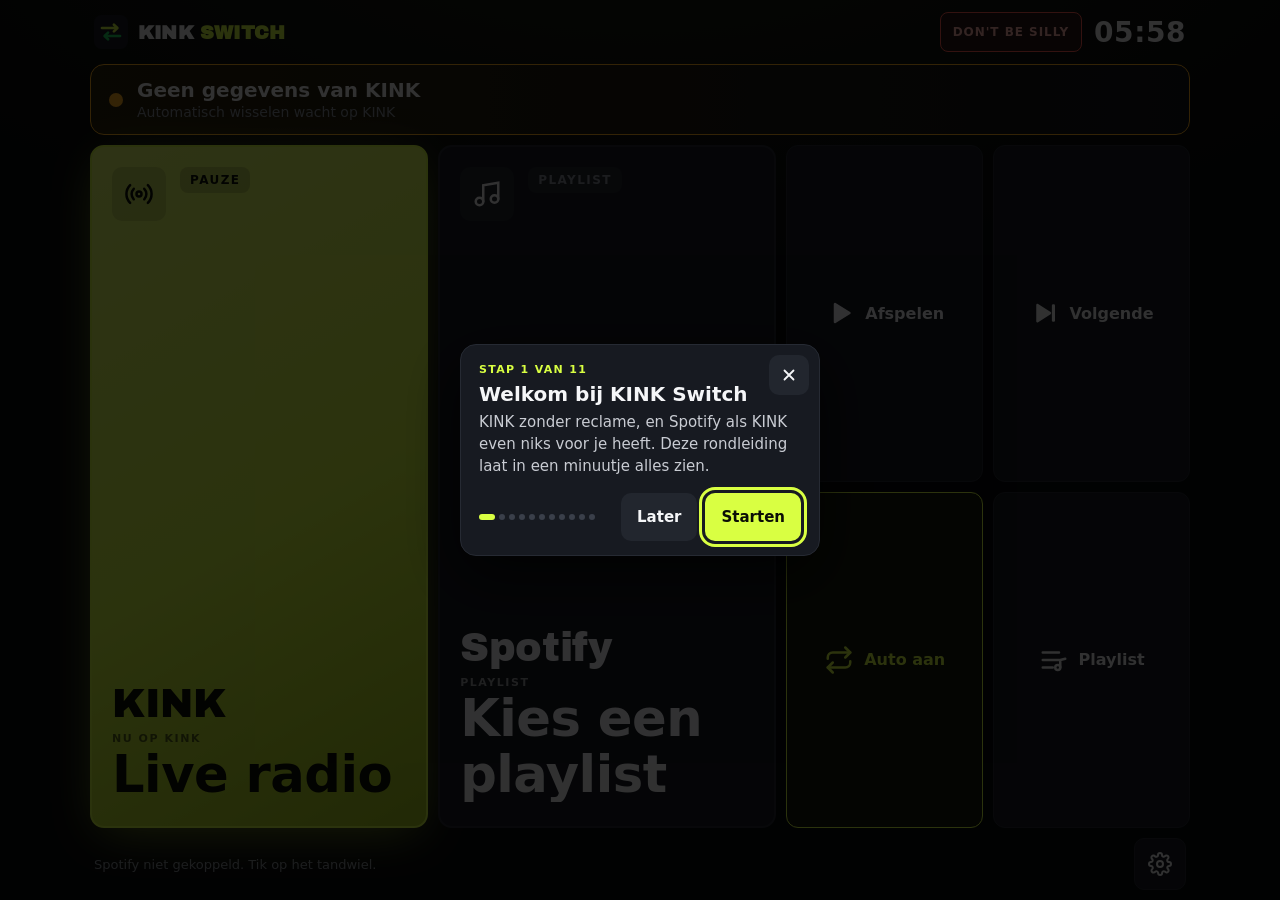
==== commit 3c7d24aa: "Add files via upload Add guided tour and a one-time Spotify tip  - Guided tour of 11 steps that hi" ====
--- a/index.html
+++ b/index.html
@@ -10,263 +10,10 @@
 <link rel="icon" href="icon-192.png">
 <link rel="apple-touch-icon" href="icon-192.png">
 <title>KINK Switch</title>
-<style>
-@font-face{font-family:'Archivo Black';src:url(archivo-black.woff2) format('woff2');font-weight:400;font-display:swap}
-:root{color-scheme:dark;
-  --bg:#07080a;--panel:#111318;--panel2:#171a21;--line:#262a33;
-  --text:#f5f6f8;--muted:#8b919c;
-  --kink:#d9ff42;--kink-ink:#0b0d06;--spot:#1ed760;--spot-ink:#04130a;
-  --warn:#ffb020;--hot:#ff5a4e;--r:14px}
-*{box-sizing:border-box;-webkit-tap-highlight-color:transparent}
-html,body{margin:0;height:100%;overflow:hidden;background:var(--bg);color:var(--text);font-family:system-ui,-apple-system,"Segoe UI",Roboto,sans-serif}
-body{background:radial-gradient(120% 70% at 50% -10%,#1a1f12 0%,var(--bg) 55%) fixed;padding:calc(10px + env(safe-area-inset-top,0px)) 12px calc(10px + env(safe-area-inset-bottom,0px))}
-button{font:inherit;color:inherit;border:0;cursor:pointer;touch-action:manipulation;user-select:none}
-button:focus-visible{outline:3px solid var(--kink);outline-offset:3px}
-svg{display:block}
+<link rel="stylesheet" href="css/base.css">
+<link rel="stylesheet" href="css/home.css">
+<link rel="stylesheet" href="css/panels.css">
 
-.app{height:100%;max-width:1100px;margin:0 auto;display:grid;gap:10px;
-  grid-template-areas:"top" "banner" "sources" "controls" "foot";
-  grid-template-rows:auto auto 1fr auto auto;grid-template-columns:minmax(0,1fr)}
-
-/* Bovenbalk */
-.top{grid-area:top;display:flex;align-items:center;justify-content:space-between;padding:2px 4px}
-.brand{display:flex;align-items:center;gap:10px;font-weight:900;letter-spacing:.14em;font-size:14px;white-space:nowrap}
-.top .right{display:flex;align-items:center;gap:12px}
-.silly{white-space:nowrap;min-height:40px;padding:0 12px;border-radius:8px;background:#2a1414;border:1px solid var(--hot);color:#ffb3ad;font-weight:900;font-size:12px;letter-spacing:.08em}
-.silly:active{background:var(--hot);color:#fff}
-.brand svg{width:34px;height:34px;flex:none}
-.brand .wm{font-family:'Archivo Black',system-ui,sans-serif;font-size:19px;letter-spacing:.01em;line-height:1}
-.brand .wm span{color:var(--kink)}
-.brand i{width:10px;height:10px;border-radius:50%;background:var(--kink);box-shadow:0 0 12px var(--kink)}
-.clock{font-size:28px;font-weight:800;font-variant-numeric:tabular-nums;letter-spacing:.02em}
-
-/* Reclamebanner */
-.banner{grid-area:banner;display:flex;align-items:center;gap:14px;padding:14px 18px;border-radius:var(--r);
-  background:var(--panel);border:1px solid var(--line);transition:background .4s,border-color .4s}
-.dot{width:14px;height:14px;border-radius:50%;background:var(--spot);flex:none;box-shadow:0 0 0 0 currentColor}
-.banner .txt{flex:1;min-width:0}
-.banner .eyebrow{display:block;font-size:11px;font-weight:900;letter-spacing:.14em;color:#ff7a70;margin-bottom:2px}
-.banner .eyebrow[hidden]{display:none}
-.banner.skip small{white-space:normal}
-.banner b{display:block;font-size:20px;font-weight:850;line-height:1.15}
-.banner small{display:block;color:var(--muted);font-size:14px;margin-top:2px;white-space:nowrap;overflow:hidden;text-overflow:ellipsis}
-.count{font-size:30px;font-weight:900;font-variant-numeric:tabular-nums}
-.count:empty{display:none}
-.banner.soon{border-color:var(--warn);background:linear-gradient(90deg,#2a2109,var(--panel))}
-.banner.soon .dot{background:var(--warn);color:var(--warn);animation:pulse 1.6s infinite}
-.banner.now{border-color:var(--hot);background:linear-gradient(90deg,#2e100d,var(--panel))}
-.banner.now .dot{background:var(--hot);color:var(--hot);animation:pulse 1s infinite}
-.banner.away{border-color:var(--spot);background:linear-gradient(90deg,#0b2414,var(--panel))}
-@keyframes pulse{0%{box-shadow:0 0 0 0 currentColor}70%{box-shadow:0 0 0 12px transparent}100%{box-shadow:0 0 0 0 transparent}}
-
-/* Bronnen: de twee grote knoppen */
-.sources{grid-area:sources;display:grid;grid-template-columns:minmax(0,1fr);grid-template-rows:1fr 1fr;gap:10px;min-height:0}
-.src{position:relative;border-radius:var(--r);padding:20px;text-align:left;display:flex;flex-direction:column;justify-content:space-between;
-  background:var(--panel2);border:2px solid var(--line);overflow:hidden;min-height:150px;transition:transform .12s,background .3s,border-color .3s}
-.src:active{transform:scale(.98)}
-.src:focus{outline:none}
-.src .ico{width:54px;height:54px;border-radius:10px;display:grid;place-items:center;background:#22262e}
-.src .ico svg{width:30px;height:30px}
-.src .name{display:block;font-size:clamp(24px,6.4vw,36px);font-family:'Archivo Black',system-ui,sans-serif;font-weight:400;letter-spacing:-.01em;line-height:1}
-.src .meta{display:block;font-size:14px;color:var(--muted);margin-top:6px;white-space:nowrap;overflow:hidden;text-overflow:ellipsis}
-.src .np{display:block;margin-top:8px;min-width:0}
-.src .np em{display:block;font-style:normal;font-size:11px;font-weight:900;letter-spacing:.14em;opacity:.6}
-.src .np strong{display:-webkit-box;-webkit-line-clamp:2;-webkit-box-orient:vertical;font-size:clamp(24px,7.4vw,34px);font-weight:900;line-height:1.08;overflow:hidden;margin-top:2px;letter-spacing:-.01em}
-.src .np span{display:block;font-size:clamp(17px,5vw,22px);font-weight:700;opacity:.8;white-space:nowrap;overflow:hidden;text-overflow:ellipsis;margin-top:4px}
-.gtag{display:inline-block;margin-left:8px;padding:3px 8px;border-radius:6px;font-size:11px;font-weight:900;letter-spacing:.1em;vertical-align:2px;background:var(--hot);color:#fff}
-.tile{position:relative;display:grid;min-height:0}
-.tile>.src{min-height:0}
-.tile .src .tag{left:88px;right:auto;width:max-content;top:20px}
-.favbtn{position:absolute;top:22px;right:22px;min-height:48px;min-width:140px;padding:0 22px;border-radius:10px;font-weight:900;font-size:14px;
-  background:#22262e;color:var(--text);border:1px solid var(--line);z-index:2}
-.tile:has(.src.active) .favbtn{background:#0000002e;border-color:#0000001f}
-.tile:has(.src.kink.active) .favbtn{color:var(--kink-ink)}
-.tile:has(.src.spot.active) .favbtn{color:var(--spot-ink)}
-.favbtn.on,.tile:has(.src.active) .favbtn.on{background:var(--hot);border-color:var(--hot);color:#fff}
-.favbtn[hidden]{display:none}
-.acts{position:absolute;top:22px;right:22px;display:flex;gap:10px;z-index:2}
-.ibtn{width:64px;height:54px;border-radius:10px;display:grid;place-items:center;background:#22262e;border:1px solid var(--line);color:var(--text)}
-.ibtn[hidden]{display:none}
-.ibtn svg{width:28px;height:28px}
-.tile:has(.src.active) .ibtn{background:#0000002e;border-color:#0000001f}
-.tile:has(.src.kink.active) .ibtn{color:var(--kink-ink)}
-.tile:has(.src.spot.active) .ibtn{color:var(--spot-ink)}
-.ibtn.on,.tile:has(.src.active) .ibtn.on{background:var(--hot);border-color:var(--hot);color:#fff}
-.ibtn.on svg path{fill:currentColor}
-.ibtn.done,.tile:has(.src.active) .ibtn.done{background:#0b0d10;border-color:#0b0d10;color:var(--kink)}
-.ibtn.busy{opacity:.5}
-.toast{position:fixed;left:50%;top:calc(64px + env(safe-area-inset-top,0px));transform:translateX(-50%);width:min(560px,calc(100% - 24px));display:flex;align-items:center;gap:12px;
-  background:#f5f6f8;color:#0b0d10;border-radius:10px;padding:12px 12px 12px 16px;font-weight:800;font-size:15px;box-shadow:0 12px 40px #000a;z-index:6}
-.toast[hidden]{display:none}
-.toast span{flex:1;min-width:0}.toast small{display:block;font-weight:600;color:#4a505b;font-size:13px;white-space:nowrap;overflow:hidden;text-overflow:ellipsis}
-.toast button{min-height:44px;padding:0 14px;border-radius:8px;background:#0b0d10;color:#fff;font-weight:800;font-size:14px}
-.tabs{display:grid;grid-template-columns:1fr 1fr;gap:6px;background:#0b0d10;padding:6px;border-radius:10px;margin:6px 0 12px}
-.tabs button{background:transparent;min-height:48px;border-radius:8px;font-weight:850;font-size:15px;color:var(--muted)}
-.tabs button.on{background:#22262e;color:var(--text)}
-.pin{font-size:11px;font-weight:900;letter-spacing:.1em;color:var(--kink);margin:14px 0 2px}
-.pin.dim{color:var(--muted)}
-.pl.mine{border-color:var(--kink)}
-.pl .cov{width:56px;height:56px;border-radius:8px;display:grid;place-items:center;background:#1b1f27}
-.pl .cov svg{width:34px;height:34px}
-.miss{display:grid;grid-template-columns:52px 1fr 56px;gap:12px;align-items:center;padding:8px;border-radius:10px;background:#0b0d10;border:1px solid var(--line);margin-top:8px}
-.miss time{font-weight:800;color:var(--muted);font-size:14px}
-.miss b{display:block;font-size:16px}.miss small{color:var(--muted);font-size:14px}
-.miss .ibtn{width:56px;height:48px}
-.miss .ibtn.done{color:var(--kink);background:#22262e;border-color:var(--line)}
-
-.src .np strong span{display:inline;font-size:inherit;font-weight:inherit;opacity:1;margin:0;white-space:normal}
-.src .np strong .gtag{font-size:11px;vertical-align:6px}
-.src .np .gtag{display:inline-block;opacity:1;font-size:11px}
-.src .np #kinkArtist{display:inline}
-.src .np .gtag:empty{display:none}
-.src.fav{box-shadow:0 0 0 4px #ff5a4e33,0 10px 50px -12px #ff5a4e88}
-.src.fav .np em::after{content:" \00B7  JOUW MUZIEK";color:var(--hot);opacity:1}
-.src.kink.active.fav .np em::after{color:#7a0f08}
-.src.fresh:not(.active){border-color:var(--kink);animation:fresh 1.4s ease-in-out 4}
-@keyframes fresh{50%{box-shadow:0 0 0 6px #d9ff4233}}
-.src .tag{position:absolute;top:18px;right:18px;font-size:12px;font-weight:900;letter-spacing:.12em;padding:6px 10px;border-radius:8px;background:#22262e;color:var(--muted)}
-.src.kink.active{background:linear-gradient(150deg,#e6ff6b,var(--kink) 55%,#a9cc1c);border-color:var(--kink);color:var(--kink-ink);box-shadow:0 10px 50px -12px #d9ff4299}
-.src.spot.active{background:linear-gradient(150deg,#4ff08a,var(--spot) 55%,#11a845);border-color:var(--spot);color:var(--spot-ink);box-shadow:0 10px 50px -12px #1ed76099}
-.src.fav,.src.fav.fresh,.src.active.fav{border-color:var(--hot)}
-.src.active .ico{background:#0000001f}
-.src.active .meta{color:inherit;opacity:.75}
-.src.active .tag{background:#00000026;color:inherit}
-.src.kink.active.live .tag::before{content:"";display:inline-block;width:8px;height:8px;border-radius:50%;background:currentColor;margin-right:6px;vertical-align:1px;animation:blink 1.2s infinite}
-@keyframes blink{50%{opacity:.25}}
-
-/* Bediening */
-.controls{grid-area:controls;display:grid;grid-template-columns:repeat(4,minmax(0,1fr));gap:10px}
-.ctl{min-height:88px;border-radius:12px;background:var(--panel2);border:1px solid var(--line);display:flex;flex-direction:column;align-items:center;justify-content:center;gap:6px;font-size:14px;font-weight:800;transition:transform .12s;padding:6px}
-.ctl:active{transform:scale(.97)}
-.ctl svg{width:30px;height:30px}
-.ctl.on{border-color:var(--kink);color:var(--kink);background:#161b0c}
-
-/* Voet */
-.foot{grid-area:foot;min-width:0;display:flex;align-items:center;gap:10px;padding:0 4px}
-.status{flex:1;color:var(--muted);font-size:13px;min-width:0;white-space:nowrap;overflow:hidden;text-overflow:ellipsis}
-.status.err{color:var(--hot)}
-.gear{width:52px;height:52px;border-radius:10px;background:var(--panel2);border:1px solid var(--line);display:grid;place-items:center}
-.gear svg{width:24px;height:24px}
-#radio{display:none}
-
-/* Liggend scherm (telefoonhouder): bronnen links, bediening rechts */
-@media (orientation:landscape) and (min-width:640px){
-  .sources{grid-template-columns:1fr 1fr;grid-template-rows:minmax(0,1fr)}
-  .src .name{font-size:clamp(24px,3.6vw,40px)}
-  .src .np strong{font-size:clamp(28px,4vw,52px)}
-  .src .np>span{font-size:clamp(18px,2vw,26px)}
-  .app{grid-template-columns:minmax(0,1.7fr) minmax(0,1fr);grid-template-rows:auto auto 1fr auto;
-    grid-template-areas:"top top" "sources banner" "sources controls" "foot foot"}
-  .banner{flex-wrap:wrap;align-content:center}
-  .controls{grid-template-columns:1fr 1fr;grid-auto-rows:1fr}
-  .ctl{min-height:70px;flex-direction:row;gap:10px;font-size:16px}
-}
-@media (max-height:560px){.clock{font-size:22px}.banner{padding:10px 14px}.banner b{font-size:17px}.count{font-size:26px}.ctl{min-height:60px}.src{padding:14px;min-height:110px}.src .ico{width:42px;height:42px}}
-@media (max-width:440px){.top{gap:8px}.brand{gap:8px;font-size:12px;letter-spacing:.1em}.brand .wm{font-size:13px}.brand svg{width:26px;height:26px}.silly{font-size:10px;padding:0 9px}.clock{font-size:20px}}
-
-/* Instellingen */
-.modal{display:none;position:fixed;inset:0;background:#000c;backdrop-filter:blur(6px);z-index:5;padding:16px;align-items:center;justify-content:center}
-.modal.show{display:flex}
-.modalbox{width:min(560px,100%);max-height:92dvh;overflow:auto;background:var(--panel);border:1px solid var(--line);border-radius:14px;padding:22px}
-.modalbox h2{margin:0 0 6px;font-size:22px}
-.modalbox h3{margin:20px 0 4px;font-size:13px;letter-spacing:.12em;color:var(--kink);font-weight:900}
-.modalbox label{display:block;font-size:13px;margin:12px 0 6px;color:var(--text)}
-.modalbox input{width:100%;background:#0b0d10;color:var(--text);border:1px solid var(--line);border-radius:8px;padding:13px;font:500 16px system-ui}
-.modalbox input:focus{outline:2px solid var(--kink);border-color:transparent}
-.modalbox p{color:var(--muted);font-size:13px;line-height:1.5}
-.modalbox a{color:var(--kink)}
-.copyrow{display:grid;grid-template-columns:1fr auto;gap:8px}
-.btn{min-height:48px;padding:0 16px;border-radius:8px;background:#22262e;font-weight:800;font-size:14px}
-.btn.primary{background:var(--kink);color:var(--kink-ink)}
-.actions{display:flex;gap:8px;flex-wrap:wrap;margin-top:18px}
-.pl{display:grid;grid-template-columns:56px 1fr auto;gap:12px;align-items:center;width:100%;text-align:left;padding:8px;border-radius:10px;background:#0b0d10;border:1px solid var(--line);margin-top:8px;min-height:72px}
-.pl img,.pl .ph{width:56px;height:56px;border-radius:10px;object-fit:cover;background:#22262e}
-.pl b{display:block;font-size:16px;white-space:nowrap;overflow:hidden;text-overflow:ellipsis}
-.pl small{color:var(--muted);font-size:12px}
-.pl.cur{border-color:var(--spot);background:#0b2414}
-.pl .ok{color:var(--spot);font-weight:900;font-size:13px}
-.bigbtn{width:100%;min-height:64px;border-radius:10px;font-size:17px;font-weight:850;margin-top:10px}
-details{margin-top:18px;border-top:1px solid var(--line);padding-top:12px}
-summary{cursor:pointer;font-weight:800;font-size:15px;color:var(--muted)}
-.warn{border:1px solid var(--warn);background:#2a2109;color:#ffd789;border-radius:8px;padding:12px 14px;font-size:14px;font-weight:700;margin:8px 0 4px}
-.chips{display:flex;flex-wrap:wrap;gap:8px;margin-top:8px}
-.chip{min-height:44px;padding:0 16px;border-radius:8px;background:#22262e;border:1px solid var(--line);font-weight:800;font-size:15px}
-.chip.on{background:var(--kink);color:var(--kink-ink);border-color:var(--kink)}
-.chip .x{margin-left:8px;opacity:.6}
-.addrow{display:grid;grid-template-columns:1fr auto;gap:8px;margin-top:10px}
-.set{padding:0;overflow:hidden;display:flex;flex-direction:column}
-.set .shead{padding:18px 20px 0}
-.set .shead h2{margin:0 0 4px;font-size:22px}
-.set .note{display:flex;gap:8px;align-items:center;color:#ffd789;font-size:13px;font-weight:700;margin:6px 0 12px}
-.set .note i{width:8px;height:8px;border-radius:50%;background:var(--warn);flex:none}
-.seg{display:grid;grid-template-columns:repeat(3,1fr);gap:4px;background:#0b0d10;padding:4px;border-radius:10px}
-.seg button{background:transparent;min-height:46px;border-radius:8px;font-weight:850;font-size:15px;color:var(--muted)}
-.seg button.on{background:#262a33;color:var(--text)}
-.set .sbody{padding:14px 20px 8px;overflow:auto;flex:1}
-.set .pane[hidden]{display:none}
-.grp{background:#0b0d10;border:1px solid #23272f;border-radius:12px;margin-bottom:14px;overflow:hidden}
-.grp h4{margin:0;padding:14px 16px 4px;font-size:16px;display:flex;align-items:center;gap:10px}
-.grp h4 .dot{width:10px;height:10px;border-radius:50%}
-.grp .sub{padding:0 16px 10px;color:var(--muted);font-size:13px;line-height:1.45}
-.line{display:flex;align-items:center;gap:14px;padding:14px 16px;border-top:1px solid #1d2128}
-.line .tx{flex:1;min-width:0}.line b{display:block;font-size:15px}.line small{display:block;color:var(--muted);font-size:13px;margin-top:2px;line-height:1.35}
-.sw{width:52px;height:32px;border-radius:99px;background:#2c313b;position:relative;flex:none;border:0;padding:0}
-.sw::after{content:"";position:absolute;top:3px;left:3px;width:26px;height:26px;border-radius:50%;background:var(--text);transition:left .2s}
-.sw[aria-checked="true"]{background:var(--spot)}.sw[aria-checked="true"]::after{left:23px}
-.set .numin{width:84px;flex:none;text-align:center;font-weight:800}
-.chips2{display:flex;flex-wrap:wrap;gap:8px;padding:4px 16px 12px}
-.chip2{min-height:42px;padding:0 14px;border-radius:8px;background:#1b1f27;border:1px solid #2a2e37;font-weight:800;font-size:14px;display:flex;align-items:center;gap:8px;color:var(--text)}
-.chip2.hear{background:var(--kink);color:var(--kink-ink);border-color:var(--kink)}
-.chip2.skip{background:var(--hot);color:#fff;border-color:var(--hot)}
-.chip2 .x{opacity:.65;font-weight:900}
-.chips2 .empty{color:var(--muted);font-size:13px}
-.lbl{padding:6px 16px 0;font-size:11px;font-weight:900;letter-spacing:.1em;color:var(--muted)}
-.addrow2{display:grid;grid-template-columns:1fr auto;gap:8px;padding:0 16px 14px}
-.addrow2 input{min-height:46px}
-.status2{display:flex;align-items:center;gap:12px;padding:14px 16px}
-.status2 .ok{width:40px;height:40px;border-radius:10px;display:grid;place-items:center;font-weight:900;flex:none}
-.status2 .ok.yes{background:#0b2414;color:var(--spot)}.status2 .ok.no{background:#2a1414;color:var(--hot)}
-.status2 b{display:block;font-size:15px}.status2 small{display:block;color:var(--muted);font-size:13px;margin-top:2px}
-.btnrow{display:flex;gap:8px;flex-wrap:wrap;padding:0 16px 14px}
-.grp details summary{padding:14px 16px;font-weight:800;color:var(--muted);cursor:pointer}
-.grp details .inner{padding:0 16px 14px}
-.grp details .inner p{margin:0 0 8px}
-.grp details .inner h5{margin:16px 0 6px;font-size:12px;letter-spacing:.12em;color:var(--text);text-transform:uppercase}
-.grp details .inner h5:first-child{margin-top:4px}
-.devopt{display:flex;align-items:center;gap:12px;width:100%;text-align:left;padding:12px 16px;border-top:1px solid #1d2128;background:transparent;font-size:15px}
-.devopt .rad{width:22px;height:22px;border-radius:50%;border:2px solid #4a505b;flex:none;display:grid;place-items:center}
-.devopt.on .rad{border-color:var(--spot)}.devopt.on .rad::after{content:"";width:12px;height:12px;border-radius:50%;background:var(--spot)}
-.devopt b{display:block;font-weight:800}.devopt small{display:block;color:var(--muted);font-size:13px}
-.dbg{width:min(900px,100%);max-height:94dvh;overflow:auto;display:flex;flex-direction:column;gap:10px}
-.dhead{display:flex;align-items:center;justify-content:space-between;gap:10px}.dhead h2{margin:0}
-.dsum{display:grid;grid-template-columns:repeat(auto-fill,minmax(140px,1fr));gap:4px}
-.dsum div{background:#0b0d10;border:1px solid #23272f;border-radius:8px;padding:5px 8px;font-size:12px;line-height:1.3;min-width:0;overflow:hidden;text-overflow:ellipsis}
-.dbg .btn{min-height:42px;padding:0 12px;font-size:13px}
-.dlog{min-height:320px}
-.dsum b{display:block;font-size:10px;letter-spacing:.08em;color:var(--muted);margin-bottom:2px}
-.dsum .bad{color:var(--hot);font-weight:800}.dsum .good{color:var(--spot);font-weight:800}
-.dbtns{display:flex;flex-wrap:wrap;gap:8px}
-.dfil{display:flex;gap:4px;background:#0b0d10;padding:4px;border-radius:10px}
-.dfil button{flex:1;background:transparent;min-height:40px;border-radius:8px;font-weight:800;font-size:14px;color:var(--muted)}
-.dfil button.on{background:#262a33;color:var(--text)}
-.dlog{flex:1;min-height:200px;overflow:auto;background:#07080a;border:1px solid #23272f;border-radius:8px;padding:8px;font:12px/1.45 ui-monospace,Menlo,monospace}
-.dlog div{padding:2px 0;border-bottom:1px solid #12151a;word-break:break-word}
-.dlog .err{color:#ff8a80}.dlog .warn{color:#ffd166}.dlog .ok{color:#7ee2a8}.dlog .note{color:#9ecbff;font-weight:700}
-.dlog time{color:#6b717c;margin-right:6px}
-.set .sfoot{padding:12px 20px 18px;border-top:1px solid #1d2128;display:flex;gap:10px;align-items:center}
-.set .sfoot small{flex:1;color:var(--muted);font-size:13px;transition:color .2s}
-.set .sfoot small.saved{color:var(--spot);font-weight:800}
-.set .sfoot .close{min-height:50px;padding:0 28px;border-radius:10px;background:#262a33;font-weight:900;font-size:16px}
-.src.spot.issue{border-color:var(--hot);background:linear-gradient(150deg,#2e1210,var(--panel2) 70%);color:var(--text)}
-.src.spot.issue .tag{background:var(--hot);color:#fff}
-.src.spot.issue .np em{color:#ff9a92;opacity:1}
-.src.spot.ready{border-color:var(--spot);box-shadow:0 0 0 3px #1ed76033}
-.src.spot.ready .tag{background:var(--spot);color:#06210f}
-.src.spot.ready .np em{color:var(--spot);opacity:1}
-.src.spot.blink{animation:spblink .5s ease-in-out 6}
-@keyframes spblink{50%{border-color:var(--hot);box-shadow:0 0 0 6px #ff5a4e44}}
-.safety{color:var(--muted);font-size:12px;text-align:center;margin-top:14px}
-</style>
 </head>
 <body>
 <div class="app">
@@ -326,6 +73,9 @@
         <div class="line"><div class="tx"><b>Wissel bij reclame en nieuws</b><small>Meldt KINK reclame of nieuws, dan naar Spotify. Muziek terug? Dan weer KINK.</small></div><button class="sw" role="switch" id="swAuto" aria-label="Wissel bij reclame en nieuws"></button></div>
         <div class="line"><div class="tx"><b>Scherm aan houden</b><small>Handig in de houder: het scherm gaat niet uit zolang de app open is.</small></div><button class="sw" role="switch" id="swWake" aria-label="Scherm aan houden"></button></div>
         <div class="line"><div class="tx"><b>Ook op de achtergrond meekijken</b><small>Voor je computer: de app blijft wisselen als hij een tabblad op de achtergrond is.</small></div><button class="sw" role="switch" id="swBg" aria-label="Ook op de achtergrond meekijken"></button></div>
+      </div>
+      <div class="grp"><h4>Rondleiding</h4>
+        <div class="line"><div class="tx"><b>Rondleiding door de app</b><small>Alle knoppen en functies kort uitgelegd. Stoppen kan altijd.</small></div><button class="btn" id="startTour">Start</button></div>
       </div>
       <div class="grp"><h4>Diagnose</h4>
         <div class="line"><div class="tx"><b>Diagnose en log</b><small>Alles wat er misging, om te delen met Claude.</small></div><button class="btn" id="openDbg">Open</button></div>
@@ -407,1183 +157,6 @@
   <button class="btn bigbtn" id="closePl">Sluiten</button>
 </div></div>
 
-<script>
-const $=id=>document.getElementById(id), radio=$('radio');
-const SCOPES='user-read-playback-state user-modify-playback-state playlist-read-private playlist-read-collaborative playlist-modify-private playlist-modify-public';
-let mode='kink', token=null, tokenExpiry=0, wakeLock=null, busy=false;
-
-// Canonieke redirect: altijd de map-URL, zonder index.html, query of hash
-const REDIRECT = location.origin + location.pathname.replace(/index\.html$/,'');
-
-function ls(k,v){try{if(v===undefined)return localStorage.getItem(k);if(v===null)localStorage.removeItem(k);else localStorage.setItem(k,v)}catch(e){return null}}
-/* ---------- Diagnose-log ---------- */
-// Bewaart de laatste 600 gebeurtenissen op dit apparaat (nooit sleutels of tokens), zodat je ze kunt delen.
-const APP_VERSION='v23';
-const TAB_ID=Math.random().toString(36).slice(2,6);
-let logBuf=[],logTimer=null,lastErr=null;
-try{logBuf=JSON.parse(localStorage.getItem('ks_log')||'[]')}catch(e){logBuf=[]}
-function LOG(cat,lvl,text,data){
-  const e={t:Date.now(),c:cat,l:lvl,m:String(text).slice(0,300),tab:TAB_ID};
-  if(data!==undefined){try{e.d=JSON.stringify(data).slice(0,600)}catch(x){}}
-  logBuf.push(e);if(logBuf.length>600)logBuf=logBuf.slice(-600);
-  clearTimeout(logTimer);logTimer=setTimeout(()=>{try{localStorage.setItem('ks_log',JSON.stringify(logBuf))}catch(x){}},400);
-  if(typeof renderLog==='function'&&document.getElementById('dbgModal')?.classList.contains('show'))renderLog();
-}
-window.addEventListener('error',e=>LOG('js','err',e.message+' @'+(e.lineno||'?')));
-window.addEventListener('unhandledrejection',e=>LOG('js','err','Promise: '+(e.reason&&e.reason.message||e.reason)));
-function msg(s,err){
-  let t=s;
-  $('status').textContent=t;$('status').classList.toggle('err',!!err);
-  // Staat dezelfde tekst net al in de log (als WISSEL, SPOTIFY enzovoort)? Dan niet nog een keer als MELDING.
-  const last=logBuf[logBuf.length-1];
-  if(!(last&&last.c!=='ui'&&Date.now()-last.t<3000&&(last.m===s||last.m.endsWith(s)||s.endsWith(last.m))))LOG('ui',err?'err':'info',s);
-}
-function fmt(s){s=Math.max(0,Math.ceil(s));return String(Math.floor(s/60)).padStart(2,'0')+':'+String(s%60).padStart(2,'0')}
-function hhmm(ms){return new Date(ms).toLocaleTimeString('nl-NL',{hour:'2-digit',minute:'2-digit'})}
-function buzz(){if(navigator.vibrate)navigator.vibrate([250,120,250])}
-
-/* ---------- Automatisch wisselen op basis van de gegevens van KINK ---------- */
-let auto=ls('ks_auto')!=='0';
-// autoAway: moment waarop we wegens reclame of nieuws naar Spotify gingen (0 = niet weg)
-let autoAway=Number(ls('ks_autoAway'))||0;
-// handledBreak: starttijd van het blok dat al is afgehandeld, zodat we niet twee keer wisselen
-let handledBreak=Number(ls('ks_handledBreak'))||0;
-const MAX_AWAY=10*60000; // vangnet: nooit langer dan 10 minuten weg
-// Wachttijd voordat de app KINK verlaat. Standaard 20 s.
-function delayMs(){const v=ls('ks_delay2');return Math.max(0,Math.min(60,v===null||v===''?20:Number(v)||0))*1000}
-function setAway(v){autoAway=v;ls('ks_autoAway',v?String(v):null);if(!v)setSkipInfo(null)}
-// Must skip: de banner maakt er een grapje van in plaats van "Reclame overgeslagen"
-const SKIP_PUNS=['Deze slaan we over','Skip skip hooray','Born Skippy','Skip happens','Skipperdeflip'];
-const SKIP_EARS=['Oren beveiligd tegen {band}','Je oren zijn je dankbaar','Geen bloedende oren vandaag'];
-let skipInfo=null;try{skipInfo=JSON.parse(ls('ks_skipInfo')||'null')}catch(e){}
-function setSkipInfo(v){skipInfo=v;ls('ks_skipInfo',v?JSON.stringify(v):null)}
-function pickOther(list,last){const opts=list.filter(x=>x!==last);return opts[Math.floor(Math.random()*opts.length)]||list[0]}
-let lastPun='',lastEar='';
-function newSkipInfo(artist){
-  lastPun=pickOther(SKIP_PUNS,lastPun);lastEar=pickOther(SKIP_EARS,lastEar);
-  return {pun:lastPun,ear:lastEar.replace('{band}',artist||'deze band')};
-}
-function setHandled(v){handledBreak=v;ls('ks_handledBreak',String(v))}
-function metaFresh(now){return kinkNow&&now-kinkNow.at<60000}
-
-async function autoToSpotify(breakStart){
-  setHandled(breakStart);
-  LOG('switch','info','Reclame/nieuws op KINK: naar Spotify');
-  if(!hasLogin())return msg('Automatisch wisselen kan niet: Spotify is niet gekoppeld.',true);
-  busy=true;
-  try{await playList();setAway(Date.now());setSkipInfo(null);msg('Reclame of nieuws op KINK: even naar Spotify.');buzz()}
-  catch(e){if(!aborted(e)){msg('Automatisch wisselen mislukt: '+e.message,true);buzz();handleSpError(e,{kind:'break'})}}
-  busy=false;
-}
-async function autoToKink(why){
-  LOG('switch','info','Terug naar KINK: '+why);
-  setAway(0);
-  if(mode!=='spotify')return;
-  busy=true;
-  // Speelt Spotify ergens anders (ander apparaat of andere kopie van de app)? Dan niets doen.
-  if(!(await ownsSpotify())){LOG('switch','warn','Spotify speelt elders, deze kopie doet niets');setMode('kink');busy=false;return}
-  const ok=await startKink(true);
-  if(ok)msg(why);else{msg('Weer muziek op KINK. Tik op KINK.',true);buzz()}
-  busy=false;
-}
-
-function tick(){
-  const now=Date.now();
-  metaDue();
-  // Sleutel op tijd vernieuwen, vijf minuten voor hij verloopt
-  if(hasLogin()&&!authBroken&&!refreshing&&tokenExpiry&&tokenExpiry-now<5*60000&&now-lastRefreshTry>15000){lastRefreshTry=now;getToken().catch(()=>{})}
-  $('clock').textContent=hhmm(now);
-  if(!busy){
-    const fresh=metaFresh(now),d=delayMs();
-    if(autoAway){
-      if(mode!=='spotify')setAway(0);
-      else if(fresh&&!kinkNow.isBreak&&kinkNow.title&&!isBanned(kinkNow.artist))autoToKink('Weer muziek op KINK: '+(kinkNow.artist?kinkNow.artist+' - ':'')+kinkNow.title);
-      else if(now-autoAway>MAX_AWAY)autoToKink('Terug naar KINK (na 10 minuten)');
-    }else if(auto&&mode==='kink'&&!radio.paused&&fresh&&kinkNow.isBreak&&kinkNow.breakStart!==handledBreak
-      &&now>=kinkNow.breakStart+d&&now-kinkNow.breakStart<5*60000){
-      autoToSpotify(kinkNow.breakStart);
-    }else if(mode==='kink'&&!radio.paused&&fresh&&!kinkNow.isBreak&&kinkNow.title&&isBanned(kinkNow.artist)
-      &&banHandled!==kinkNow.artist+kinkNow.title&&now>=kinkNow.start+d){
-      banToSpotify(kinkNow.artist+kinkNow.title,kinkNow.artist);
-    }
-  }
-  renderAd(now);
-  keepAwakeSpotify();
-}
-function renderAuto(){$('autoTxt').textContent='Auto '+(auto?'aan':'uit');$('autoBtn').classList.toggle('on',auto)}
-function setPP(playing){
-  $('playPause').innerHTML=playing
-    ?'<svg viewBox="0 0 24 24" fill="currentColor"><rect x="6" y="4.5" width="4" height="15" rx="1.2"/><rect x="14" y="4.5" width="4" height="15" rx="1.2"/></svg><span>Pauze</span>'
-    :'<svg viewBox="0 0 24 24" fill="currentColor"><path d="M7 4.8v14.4a1 1 0 0 0 1.5.86l11.6-7.2a1 1 0 0 0 0-1.72L8.5 3.94A1 1 0 0 0 7 4.8z"/></svg><span>Afspelen</span>';
-}
-
-/* ---------- Reclamebanner ---------- */
-function renderAd(now){
-  let cls='',title,label,count='';
-  const fresh=metaFresh(now);
-  // Na de Must skip begint reclame? Dan klopt "Reclame overgeslagen" weer.
-  const skipping=autoAway&&skipInfo&&!(fresh&&kinkNow.isBreak);
-  if(skipping){
-    cls='away skip';title=skipInfo.pun;label=skipInfo.ear;count=fmt((now-autoAway)/1000);
-  }else if(autoAway){
-    cls='away';title='Reclame overgeslagen';label='Terug zodra KINK muziek draait';count=fmt((now-autoAway)/1000);
-  }else if(fresh&&kinkNow.isBreak){
-    cls='now';title='Nu reclame of nieuws';
-    label=!auto?'Automatisch wisselen staat uit':(mode==='kink'&&!radio.paused?'Wisselt zo naar Spotify':'Wisselt alleen als KINK speelt');
-    count=fmt((now-kinkNow.breakStart)/1000);
-  }else if(fresh){
-    title=mode==='spotify'?'Spotify speelt':'Muziek op KINK';
-    label=auto?'Reclame of nieuws? Dan naar Spotify':'Automatisch wisselen staat uit';
-  }else{
-    cls='soon';title='Geen gegevens van KINK';label='Automatisch wisselen wacht op KINK';
-  }
-  $('banner').className='banner '+cls;$('adTitle').textContent=title;$('adEyebrow').hidden=!skipping;$('nextLabel').textContent=label;$('countdown').textContent=count;
-}
-
-/* ---------- Now playing van KINK (alleen tonen, nog geen automatisch wisselen) ---------- */
-let kinkNow=null,metaFails=0;
-// Reclame en nieuws zendt KINK alleen uit rond het hele en halve uur (6 minuten ervoor tot 6 minuten erna)
-function inAdWindow(ts){const m=new Date(ts).getMinutes();return m>=54||m<=6||(m>=24&&m<=36)}
-function hms(ts){return new Date(ts).toLocaleTimeString('nl-NL',{hour:'2-digit',minute:'2-digit',second:'2-digit'})}
-let talkLogged=0,lastKinkData='';
-// Zet wat KINK zelf doorgeeft in de log, maar alleen als er iets veranderd is
-function logKinkData(items){
-  const desc=items.slice(0,4).map(it=>hms(it.start)+' '+(it.type==='ad'?'RECLAME':it.title?'nummer':'zonder titel')+(it.dur?' '+fmt(it.dur/1000):'')+(it.title?' "'+(it.artist?it.artist+' - ':'')+it.title+'"':'')).join(' | ');
-  if(desc===lastKinkData)return;lastKinkData=desc;
-  LOG('kink','info','KINK-data: '+desc);
-}
-async function pollMeta(){
-  if(document.visibilityState!=='visible'&&mode!=='kink'&&!bgOn())return;
-  try{
-    const r=await fetch('https://np.tritondigital.com/public/nowplaying?mountName=KINK&numberToFetch=8&_='+Date.now(),{cache:'no-store'});
-    const x=new DOMParser().parseFromString(await r.text(),'text/xml');
-    const items=[...x.querySelectorAll('nowplaying-info')].map(el=>{const p={};el.querySelectorAll('property').forEach(q=>p[q.getAttribute('name')]=q.textContent);
-      return {type:el.getAttribute('type'),start:+p.cue_time_start||0,dur:+p.cue_time_duration||0,title:p.cue_title||'',artist:p.track_artist_name||''}}).sort((a,b)=>b.start-a.start);
-    const last=items[0];if(!last)return;
-    logKinkData(items);
-    // Blokdetectie: loop terug vanaf het nieuwste item tot het laatste echte nummer.
-    // Een reclamemarkering telt altijd. Een item zonder titel van 45 seconden of langer telt alleen
-    // rond het hele en halve uur, want alleen dan zendt KINK reclame en nieuws uit. Daarbuiten is het de presentator.
-    let breakStart=0;
-    for(const it of items){
-      if(it.type!=='ad'&&it.title)break;
-      if(it.type==='ad')breakStart=it.start;
-      else if(it.dur>=45000){
-        if(inAdWindow(it.start))breakStart=it.start;
-        else if(talkLogged!==it.start){talkLogged=it.start;LOG('kink','info','Lang stuk zonder titel om '+hms(it.start)+' ('+fmt(it.dur/1000)+'), buiten reclametijd: presentator, KINK blijft')}
-      }
-    }
-    const sig=(last.type)+'|'+(last.artist||'')+'|'+(last.title||'')+'|'+breakStart;
-    if(sig!==(window.__lastSig||'')){window.__lastSig=sig;LOG('kink','info',breakStart?'Blok (reclame/nieuws) sinds '+hhmm(breakStart):(last.title?'Nummer: '+(last.artist?last.artist+' - ':'')+last.title:'Jingle of presentator'))}
-    kinkNow={...last,isBreak:!!breakStart,breakStart,at:Date.now()};metaFails=0;
-    showKink();
-  }catch(e){metaFails++;if(metaFails===1||metaFails%20===0)LOG('kink','err','KINK-gegevens ophalen mislukt ('+metaFails+'x): '+e.message);if(metaFails===1){$('kinkArtist').textContent='Live radio';$('kinkSong').textContent='';renderFavBtns()}}
-}
-
-// Slim kijken: KINK geeft de lengte van elk item mee. Rond het verwachte einde kijken we elke 3 seconden,
-// tijdens een reclameblok elke 5 seconden en verder elke 15 seconden.
-function nextMetaWait(){
-  if(!kinkNow)return 15000;
-  if(kinkNow.isBreak||autoAway)return 2500; // tijdens een blok snel kijken, zodat terug naar KINK direct gaat
-  if(kinkNow.dur){
-    const left=kinkNow.start+kinkNow.dur-Date.now();
-    if(left>-60000&&left<=4000)return 3000;
-    if(left>4000)return Math.max(3000,Math.min(15000,left-2000));
-  }
-  return 15000;
-}
-// KINK-gegevens ophalen op het juiste moment; aangestuurd door tick(), zodat het ook op de achtergrond doorloopt
-let nextMetaAt=0,metaBusy=false;
-function metaDue(){
-  if(metaBusy||Date.now()<nextMetaAt)return;
-  metaBusy=true;
-  pollMeta().catch(()=>{}).finally(()=>{metaBusy=false;nextMetaAt=Date.now()+nextMetaWait()});
-}
-
-/* ---------- Scherm aan houden ---------- */
-async function keepAwake(){
-  if(ls('ks_wake')!=='1'||!('wakeLock' in navigator)||document.visibilityState!=='visible')return;
-  try{wakeLock=await navigator.wakeLock.request('screen')}catch(e){}
-}
-document.addEventListener('visibilitychange',()=>{
-  LOG('app','info','Zichtbaarheid: '+document.visibilityState);if(document.visibilityState==='visible'){keepAwake();checkSpotify();tick()}});
-
-/* ---------- Bronnen ---------- */
-function setMode(m){
-  mode=m;
-  const live=m==='kink'&&!radio.paused;
-  $('kinkMode').classList.toggle('active',m==='kink');
-  $('kinkMode').classList.toggle('live',live);
-  $('spotifyMode').classList.toggle('active',m==='spotify');
-  $('state').textContent=live?'LIVE':(m==='kink'?'PAUZE':'UIT');
-  $('spotTag').textContent=m==='spotify'?'SPEELT':'PLAYLIST';
-  if(spIssue){renderSpIssue();updateMediaInfo();return}
-  if(m==='spotify'){$('kinkMode').classList.remove('fresh');$('spotifyMode').classList.remove('ready');setTimeout(pollSpotify,1500)}else renderSpotIdle();
-  updateMediaInfo();
-}
-
-// Geeft true terug als KINK echt speelt
-async function startKink(fromAuto){
-  iStarted=false;
-  LOG('switch','info','KINK starten'+(fromAuto?' (automatisch)':''));
-  if(!fromAuto){
-    setAway(0);pendingSwitch=null;kinkSeq++;
-    // Zelf KINK gekozen tijdens een blok: dit blok niet meer automatisch overslaan
-    if(kinkNow?.isBreak)setHandled(kinkNow.breakStart);
-    if(kinkNow?.title)banHandled=kinkNow.artist+kinkNow.title;
-  }
-  if(hasLogin()){try{await api('/me/player/pause','PUT',undefined,false,true);spActive()}catch(e){}}
-  try{
-    radio.load(); // altijd vers inhaken op de livestream, niet op een oude buffer
-    LOG('kink','info','Stream laden');
-    await radio.play();
-    setMode('kink');setPP(true);msg(fromAuto?'Automatisch terug naar KINK':'KINK speelt live');
-    return true;
-  }catch(e){LOG('kink','err','Stream start niet: '+e.message);msg('KINK start niet. Tik nog een keer op KINK.',true);return false}
-}
-
-/* ---------- Spotify wakker houden ---------- */
-// Een gepauzeerde Spotify meldt zich na ongeveer 10 minuten af (gemeten in het lab: 11 minuten).
-// Daarom laat de app hem elke 9 minuten zo kort mogelijk spelen. Volume 0 lukt op de meeste telefoons niet.
-// Standaard aan op telefoons, uit op computers (daar slaapt Spotify niet zo snel).
-const KEEP_EVERY=9*60000;
-let lastSpActive=Date.now(),keepBusy=false,keepPausing=false,lastKeepRun=0;
-function keepOn(){const v=ls('ks_keep');return v===null?IS_PHONE:v==='1'}
-function spActive(){lastSpActive=Date.now()}
-// test: via de diagnose, los van timer en instelling. Elke run komt stap voor stap in de log (WAKKER).
-async function keepAwakeSpotify(test){
-  if(keepBusy||busy||!hasLogin()||authBroken)return;
-  if(!test){
-    if(!keepOn()||mode!=='kink'||radio.paused||spIssue)return;
-    if(Date.now()-lastSpActive<KEEP_EVERY)return;
-  }
-  const how=test?'Test':'Automatisch';
-  keepBusy=true;busy=true;lastSpActive=Date.now();
-  LOG('keep','info',how+': start'+(test?'':', Spotify was '+Math.round(KEEP_EVERY/60000)+' minuten niet actief'));
-  try{
-    const list=await spDevices();
-    if(!list.length){LOG('keep','err',how+': Spotify slaapt al, geen apparaten');setSpIssue('nodevice');return}
-    const dev=pickDevice(list),kind=IS_PHONE?['Smartphone','Tablet']:['Computer'];
-    // Nooit op een ander soort apparaat spelen (bijvoorbeeld je laptop terwijl je in de auto zit)
-    if(!ls('ks_device')&&!kind.includes(dev.type)){LOG('keep','err',how+': Spotify op dit apparaat slaapt al (alleen '+dev.name+' gevonden)');setSpIssue('nodevice');return}
-    let p=null;try{p=await api('/me/player')}catch(e){}
-    if(p&&p.is_playing){LOG('keep','info',how+': niet nodig, Spotify speelt al op '+(p.device?.name||'?'));return}
-    const kinkWas=mode==='kink'&&!radio.paused;
-    const t0=Date.now();keepPausing=true;
-    LOG('keep','info',how+': '+dev.name+' kort laten spelen');
-    await api('/me/player/play?device_id='+encodeURIComponent(dev.id),'PUT');
-    // Pauzeren zodra Spotify meldt dat hij speelt (maximaal 3 seconden)
-    let ok=false;while(Date.now()-t0<3000){try{const q=await api('/me/player');if(q&&q.is_playing){ok=true;break}}catch(e){}await sleep(120)}
-    LOG('keep',ok?'info':'warn',how+': '+(ok?'Spotify speelt na '+(Date.now()-t0)+' ms, nu pauzeren':'Spotify meldde binnen 3 s niet dat hij speelde, toch pauzeren'));
-    try{await api('/me/player/pause?device_id='+encodeURIComponent(dev.id),'PUT',undefined,false,true)}catch(e){}
-    const played=Date.now()-t0;
-    await sleep(400);
-    let back='KINK speelde niet';
-    if(kinkWas){
-      if(radio.paused){const t1=Date.now();try{radio.load();await radio.play();back='KINK was even stil, weer aan na '+(Date.now()-t1)+' ms'}catch(e){back='KINK start niet weer'}}
-      else back='KINK bleef spelen';
-    }
-    LOG('keep',ok?'ok':'warn',how+': klaar, '+dev.name+' wakker gehouden ('+(played/1000).toFixed(1).replace('.',',')+' s gespeeld, '+back+'). Volgende keer rond '+hhmm(Date.now()+KEEP_EVERY));
-    spReady=dev.name;lastKeepRun=Date.now();renderSpotIdle();
-    if(test)msg('Wakker houden getest: '+(ok?'gelukt':'Spotify meldde geen afspelen')+', zie log',!ok);
-  }catch(e){LOG('keep','err',how+': mislukt, '+e.message);handleSpError(e)}
-  finally{keepPausing=false;keepBusy=false;busy=false}
-}
-
-/* ---------- Spotify bereikbaar? Waarschuwing in de Spotify-tegel ---------- */
-const IS_PHONE=!!(window.matchMedia&&matchMedia('(pointer:coarse)').matches);
-let spIssue='',spWatchUntil=0,spChecking=false,lastRefreshTry=0,spReady='';
-// Wissel die mislukte omdat Spotify sliep. Komt Spotify terug, dan doet de app hem alsnog.
-let pendingSwitch=null;
-// Telt hoe vaak je zelf KINK kiest, zodat een lopende Spotify-controle weet dat hij moet stoppen.
-let kinkSeq=0;
-const aborted=e=>/^Afgebroken/.test(e&&e.message||'');
-function renderSpIssue(){
-  const t=$('spotifyMode');t.classList.toggle('issue',!!spIssue);
-  if(!spIssue)return;
-  $('spotTag').textContent='LET OP';
-  $('spotLabel').textContent=spIssue==='login'?'KOPPELING VERLOPEN':'SPOTIFY STAAT NIET AAN';
-  $('spotArtist').textContent=spIssue==='login'?'Tik om opnieuw te koppelen':(spWatchUntil?'Even kijken...':'Tik om Spotify te openen');
-  $('spotSong').textContent='KINK speelt gewoon door';
-  $('spotFav').hidden=true;
-}
-function setSpIssue(kind){
-  if(kind!==spIssue)LOG('spotify','err','Waarschuwing: '+kind);
-  if(kind!==spIssue)msg(kind==='login'?'Koppeling met Spotify verlopen. Tik op de Spotify-tegel om opnieuw te koppelen.':'Spotify staat niet aan. Tik op de Spotify-tegel om hem te openen.',true);
-  spIssue=kind;spReady='';renderSpotIdle();
-}
-function clearSpIssue(found){
-  if(!spIssue)return;
-  spIssue='';spWatchUntil=0;$('spotifyMode').classList.remove('issue');LOG('spotify','ok','Waarschuwing opgeheven');
-  setMode(mode);if(found)msg('Spotify gevonden. De app kan weer wisselen.');
-}
-function blinkSpotify(){const t=$('spotifyMode');t.classList.remove('blink');void t.offsetWidth;t.classList.add('blink');setTimeout(()=>t.classList.remove('blink'),3200)}
-// Is Spotify bereikbaar? Groen als hij klaarstaat, rood als hij er niet is. KINK speelt gewoon door.
-// Stil: bij het starten, bij terugkomen in de app en tijdens het wachten na een tik op rood.
-async function checkSpotify(){
-  if(spChecking||!hasLogin())return;
-  spChecking=true;
-  try{
-    try{await getToken()}catch(e){if(authBroken)setSpIssue('login');return}
-    const wasIssue=spIssue==='nodevice';
-    const list=await spDevices();
-    if(list.length){
-      const dev=pickDevice(list);spReady=dev?dev.name:'';
-      if(spIssue==='nodevice')clearSpIssue(false);
-      LOG('spotify','ok','Spotify staat klaar op '+spReady);
-      if(wasIssue)msg('Spotify staat klaar op '+spReady);
-      if(pendingSwitch)retryPending();
-    }else{
-      spReady='';
-      // Spotify geeft soms een lege lijst terwijl hij via ons speelt. Dan geen waarschuwing.
-      if(mode==='spotify'&&iStarted){LOG('spotify','warn','Spotify meldt geen apparaten, maar speelt via deze app: geen waarschuwing');return}
-      setSpIssue('nodevice');
-    }
-  }catch(e){}
-  finally{spChecking=false;renderSpotIdle()}
-}
-async function retryPending(){
-  const p=pendingSwitch;pendingSwitch=null;
-  if(!p||Date.now()-p.at>5*60000||busy)return;
-  const now=Date.now(),fresh=metaFresh(now);
-  if(p.kind==='tap'){LOG('switch','info','Spotify is terug: wissel alsnog');return goSpotify()}
-  if(p.kind==='silly'){LOG('switch','info',"Spotify is terug: Don't be silly alsnog");return silly()}
-  if(p.kind==='break'&&fresh&&kinkNow.isBreak){LOG('switch','info','Spotify is terug, nog steeds reclame: naar Spotify');return autoToSpotify(kinkNow.breakStart)}
-  if(p.kind==='ban'&&fresh&&kinkNow.artist+kinkNow.title===p.key){LOG('switch','info','Spotify is terug, Must skip speelt nog: naar Spotify');return banToSpotify(p.key,kinkNow.artist)}
-  LOG('switch','info','Spotify is terug, reden voor de wissel is voorbij: KINK blijft');
-  msg('Spotify is er weer. KINK speelt gewoon door.');
-}
-// Na een tik: 60 seconden lang elke 3 seconden kijken of Spotify er al is
-function watchSpotify(){
-  spWatchUntil=Date.now()+60000;renderSpIssue();
-  const loop=async()=>{
-    if(!spWatchUntil||!spIssue)return;
-    if(Date.now()>spWatchUntil){spWatchUntil=0;renderSpIssue();msg('Spotify nog niet gevonden. Tik nog een keer op de Spotify-tegel.',true);return}
-    await checkSpotify();if(spWatchUntil)setTimeout(loop,3000);
-  };
-  setTimeout(loop,2500);
-}
-function handleSpError(e,retry){
-  const m=String(e&&e.message||e);
-  if(/Geen Spotify-apparaat|niet af/.test(m)){setSpIssue('nodevice');blinkSpotify();if(retry)pendingSwitch={...retry,at:Date.now()}}
-  else if(authBroken||/verlopen|Koppel eerst/.test(m)){setSpIssue('login');blinkSpotify()}
-}
-function fixSpotify(){
-  if(spIssue==='login'){$('clientId').value=ls('ks_client')||'';connect();return}
-  watchSpotify();
-  // Opent je playlist in de Spotify-app. Daarmee meldt Spotify zich weer aan en kan de app hem besturen.
-  const uri=playlistUri(),path=uri?uri.split(':').slice(1).join('/'):'',web='https://open.spotify.com/'+path;
-  LOG('spotify','info','Spotify openen'+(path?' met je playlist':''));
-  if(IS_PHONE&&/Android/i.test(navigator.userAgent))location.href='intent://open.spotify.com/'+path+'#Intent;scheme=https;package=com.spotify.music;S.browser_fallback_url='+encodeURIComponent(web)+';end';
-  else if(IS_PHONE)location.href=uri||'spotify:';
-  else window.open(web,'_blank');
-}
-
-/* ---------- Spotify OAuth (PKCE) ---------- */
-function b64(a){return btoa(String.fromCharCode(...new Uint8Array(a))).replace(/\+/g,'-').replace(/\//g,'_').replace(/=+$/,'')}
-function rand(n=64){const a=new Uint8Array(n);crypto.getRandomValues(a);return Array.from(a,x=>('0'+x.toString(16)).slice(-2)).join('')}
-
-async function connect(){
-  const id=$('clientId').value.trim();
-  if(!/^[0-9a-f]{32}$/i.test(id))return msg('De Client ID moet 32 tekens zijn (cijfers en a t/m f).',true);
-  if(location.protocol!=='https:'&&location.hostname!=='127.0.0.1')return msg('Deze app moet op een HTTPS-adres staan, bijvoorbeeld GitHub Pages.',true);
-  ls('ks_client',id);
-  const verifier=rand(32), challenge=b64(await crypto.subtle.digest('SHA-256',new TextEncoder().encode(verifier))), state=rand(16);
-  ls('ks_verifier',verifier);ls('ks_state',state);ls('ks_client',id);ls('ks_redirect',REDIRECT);
-  const u=new URL('https://accounts.spotify.com/authorize');
-  u.search=new URLSearchParams({client_id:id,response_type:'code',redirect_uri:REDIRECT,scope:SCOPES,state,code_challenge_method:'S256',code_challenge:challenge,show_dialog:'true'}).toString();
-  location.href=u.toString();
-}
-function saveToken(d){
-  token=d.access_token;tokenExpiry=Date.now()+d.expires_in*1000;
-  ls('ks_token',token);ls('ks_expiry',String(tokenExpiry));
-  if(d.refresh_token)ls('ks_refresh',d.refresh_token);
-  if(d.scope)ls('ks_scope',d.scope);
-}
-function hasLogin(){return !!(ls('ks_refresh')||ls('ks_token'))}
-
-async function callback(){
-  const q=new URLSearchParams(location.search);
-  if(q.get('error')){
-    history.replaceState({},document.title,location.pathname);
-    const e=q.get('error');
-    return msg(e==='access_denied'?'Koppelen geannuleerd in Spotify.':'Spotify weigerde: '+e+'. Staat je account onder User Management in het dashboard?',true);
-  }
-  const code=q.get('code');if(!code)return;
-  history.replaceState({},document.title,location.pathname);
-  if(q.get('state')!==ls('ks_state'))return msg('Koppelen mislukt: ongeldige state. Probeer opnieuw.',true);
-  try{
-    const r=await fetch('https://accounts.spotify.com/api/token',{method:'POST',headers:{'Content-Type':'application/x-www-form-urlencoded'},
-      body:new URLSearchParams({client_id:ls('ks_client'),grant_type:'authorization_code',code,redirect_uri:ls('ks_redirect'),code_verifier:ls('ks_verifier')})});
-    const d=await r.json();if(!r.ok)throw Error(d.error_description||d.error);
-    saveToken(d);ls('ks_verifier',null);ls('ks_state',null);
-    msg('Spotify gekoppeld.'+(ls('ks_playlist')?' Tik op Spotify om je playlist te starten.':' Kies nu een playlist.'));
-    if(!ls('ks_playlist'))openPicker();
-  }catch(e){msg('Koppelen mislukt: '+e.message,true)}
-}
-
-// Spotify-toegangssleutels zijn een uur geldig. De vernieuwingssleutel is maar één keer bruikbaar,
-// dus er mag er maar één tegelijk vernieuwen: binnen dit tabblad (refreshing) en over tabbladen heen (Web Locks).
-let refreshing=null,authBroken=false;
-function freshStored(){const t=ls('ks_token'),e=+(ls('ks_expiry')||0);return t&&Date.now()<e-60000?{t,e}:null}
-async function getToken(){
-  if(token&&Date.now()<tokenExpiry-60000)return token;
-  const f=freshStored();if(f){token=f.t;tokenExpiry=f.e;return token}
-  if(!refreshing)refreshing=doRefresh().finally(()=>{refreshing=null});
-  return refreshing;
-}
-async function doRefresh(){
-  const run=async()=>{
-    // Misschien heeft een ander tabblad net vernieuwd
-    const f=freshStored();if(f){token=f.t;tokenExpiry=f.e;authBroken=false;return token}
-    const refresh=ls('ks_refresh'),id=ls('ks_client');
-    if(!refresh||!id){LOG('auth','err','Geen vernieuwingssleutel of Client ID');throw Error('Koppel eerst Spotify via Instellingen')}
-    LOG('auth','info','Sleutel vernieuwen (tab '+TAB_ID+')');
-    let r,d={};
-    try{
-      r=await fetch('https://accounts.spotify.com/api/token',{method:'POST',headers:{'Content-Type':'application/x-www-form-urlencoded'},body:new URLSearchParams({client_id:id,grant_type:'refresh_token',refresh_token:refresh})});
-      d=await r.json().catch(()=>({}));
-    }catch(e){LOG('auth','err','Vernieuwen: netwerkfout '+e.message);lastErr={t:Date.now(),code:'AUTH NET'};throw Error('Geen verbinding met Spotify. De app probeert het zo opnieuw.')}
-    if(!r.ok){
-      LOG('auth','err','Vernieuwen geweigerd: '+r.status+' '+(d.error||'')+' '+(d.error_description||''));lastErr={t:Date.now(),code:'AUTH '+r.status+' '+(d.error||'')};
-      if(d.error==='invalid_grant'){
-        // Is de sleutel intussen door een ander tabblad vervangen? Dan die gebruiken.
-        const f2=freshStored();if(f2&&ls('ks_refresh')!==refresh){token=f2.t;tokenExpiry=f2.e;return token}
-        authBroken=true;setSpIssue('login');
-        throw Error('Spotify-login verlopen. Tik op de Spotify-tegel om opnieuw te koppelen.');
-      }
-      throw Error('Spotify is even niet bereikbaar. De app probeert het zo opnieuw.');
-    }
-    saveToken(d);authBroken=false;LOG('auth','ok','Sleutel vernieuwd, geldig tot '+new Date(tokenExpiry).toLocaleTimeString('nl-NL')+(d.refresh_token?' (nieuwe vernieuwingssleutel)':''));if(spIssue==='login')clearSpIssue(true);
-    return token;
-  };
-  return (navigator.locks&&navigator.locks.request)?navigator.locks.request('kink-switch-token',run):run();
-}
-
-async function api(path,method='GET',body,retried,quiet403){
-  const t0=Date.now();
-  const t=await getToken();
-  let r;
-  try{r=await fetch('https://api.spotify.com/v1'+path,{method,headers:{Authorization:'Bearer '+t,'Content-Type':'application/json'},...(body?{body:JSON.stringify(body)}:{})})}
-  catch(e){LOG('api','err',method+' '+path.split('?')[0]+' netwerkfout: '+e.message);lastErr={t:Date.now(),code:'NET'};throw Error('Geen verbinding met Spotify.')}
-  const ms=Date.now()-t0,p=path.replace(/access_token=[^&]+/,'');
-  // Routine-uitlezen (wat speelt er, welke apparaten) niet loggen; commando's en fouten wel
-  const routine=method==='GET'&&/^\/me\/player(\/devices)?(\?|$)/.test(p);
-  if(r.status===204||r.status===202){if(!routine)LOG('api','ok',method+' '+p+' '+r.status+' ('+ms+' ms)');return null}
-  const txt=await r.text();let d=null;try{d=txt?JSON.parse(txt):null}catch(e){}
-  if(!r.ok){
-    const reason=d?.error?.reason||'',m=d?.error?.message||'';
-    if(quiet403&&r.status===403){LOG('api','info',method+' '+p+' 403 (niets om te pauzeren)');throw Error('niets om te pauzeren')}
-    LOG('api','err',method+' '+p+' '+r.status+' ('+ms+' ms) '+m+(reason?' / '+reason:''));
-    lastErr={t:Date.now(),code:r.status+(reason?' '+reason:'')};
-    // Sleutel geweigerd terwijl hij nog geldig leek? Eén keer vernieuwen en opnieuw proberen.
-    if(r.status===401&&!retried){token=null;ls('ks_expiry','0');LOG('auth','warn','401 ontvangen, sleutel wordt vernieuwd');return api(path,method,body,true,quiet403)}
-    if(r.status===404&&/device|player|active/i.test(m+' '+reason+' '+path))throw Error('Geen Spotify-apparaat gevonden. Open de Spotify-app op je telefoon en probeer opnieuw.');
-    if(r.status===403)throw Error('Spotify weigert (403'+(reason?' '+reason:'')+'). '+(m||''));
-    throw Error((m||'Spotify fout')+' ('+r.status+')');
-  }
-  if(!routine)LOG('api','ok',method+' '+p+' '+r.status+' ('+ms+' ms)');
-  return d;
-}
-
-// Wekt een Spotify-apparaat dat niet actief is: eerst de weergave erheen overzetten, dan pas afspelen.
-async function wakeDevice(id){
-  const dev=lastDevList.find(x=>x.id===id);
-  if(!dev||dev.is_active)return;
-  LOG('device','info','Apparaat '+dev.name+' is niet actief, weergave wordt overgezet');
-  try{await api('/me/player','PUT',{device_ids:[id],play:false});await sleep(700)}catch(e){LOG('device','warn','Overzetten mislukt: '+e.message)}
-}
-
-// Kies het Spotify-apparaat: je eigen keuze uit de instellingen, anders een apparaat van hetzelfde soort
-// als waar je nu op tikt (telefoon of computer), anders het actieve, anders het eerste.
-let lastDevList=[];
-async function spDevices(){const d=await api('/me/player/devices');lastDevList=d?.devices||[];if(lastDevList.length&&spIssue==='nodevice')clearSpIssue(false);LOG('device','info','Apparaten: '+(lastDevList.map(x=>x.name+' ('+x.type+(x.is_active?', actief':'')+(x.is_restricted?', beperkt':'')+')').join(', ')||'geen'));return lastDevList}
-// Kiest het apparaat: een vast gekozen apparaat, anders een van dezelfde soort (telefoon of computer)
-function pickDevice(list){
-  const pick=ls('ks_device');
-  let dev=pick&&list.find(x=>x.id===pick);
-  if(!dev){
-    const kind=IS_PHONE?['Smartphone','Tablet']:['Computer'];
-    const same=list.filter(x=>kind.includes(x.type));
-    const last=ls('ks_myDevice');
-    dev=same.find(x=>x.id===last)||same.find(x=>x.is_active)||same[0]||list.find(x=>x.is_active)||list[0];
-  }
-  return dev||null;
-}
-async function deviceId(){
-  const list=await spDevices();
-  if(!list.length){
-    // Spotify geeft soms even een lege lijst. Het laatst gebruikte apparaat toch proberen; de controle na afspelen beslist.
-    const last=ls('ks_myDevice');
-    if(last){LOG('device','warn','Geen apparaten gemeld, laatst gebruikte apparaat toch proberen');return last}
-    throw Error('Geen Spotify-apparaat gevonden. Open de Spotify-app op je telefoon en probeer opnieuw.');
-  }
-  const pick=ls('ks_device'),dev=pickDevice(list);
-  ls('ks_myDevice',dev.id);ls('ks_myDeviceName',dev.name+'|'+dev.type);
-  LOG('device','info','Gekozen: '+dev.name+' ('+dev.type+')'+(pick?' via instelling':' automatisch'));
-  return dev.id;
-}
-// Speelt Spotify nu op het apparaat dat deze kopie van de app zelf heeft gekozen?
-// iStarted: deze kopie van de app heeft Spotify zelf gestart (en is daarna niet terug naar KINK gegaan).
-let iStarted=false;
-async function ownsSpotify(){
-  let p=null;
-  try{p=await api('/me/player')}catch(e){LOG('switch','info','Spotify-status onbekend ('+e.message+'), '+(iStarted?'deze kopie startte Spotify':'niet door deze kopie gestart'));return iStarted}
-  // Spotify meldt soms "niets actief" terwijl de app op de achtergrond gewoon speelt. Dan vertrouwen we op wat wij zelf deden.
-  if(!p||!p.device){LOG('switch','info','Spotify meldt geen actieve weergave, '+(iStarted?'maar deze kopie startte Spotify: gaat door':'en deze kopie startte niets'));return iStarted}
-  const d=p.device,idMatch=d.id===ls('ks_myDevice');
-  // Spotify geeft hetzelfde apparaat soms een ander ID. Naam en type tellen dan ook, maar alleen als deze kopie Spotify startte.
-  const nameMatch=iStarted&&(d.name+'|'+d.type)===ls('ks_myDeviceName');
-  if(!idMatch&&nameMatch)LOG('switch','info','Ander ID maar zelfde apparaat ('+d.name+'), deze kopie startte Spotify: gaat door');
-  if(!idMatch&&!nameMatch)LOG('switch','info','Spotify speelt op '+(d.name||'ander apparaat')+' ('+d.type+', id '+String(d.id||'?').slice(0,8)+', mijn id '+String(ls('ks_myDevice')||'?').slice(0,8)+')');
-  return idMatch||nameMatch||iStarted&&!p.is_playing;
-}
-
-function playlistUri(){
-  return toUri(ls('ks_playlist')||'');
-}
-function toUri(s){
-  s=(s||'').trim();
-  if(s.startsWith('spotify:playlist:'))return s;
-  try{const u=new URL(s),m=u.pathname.match(/playlist\/([A-Za-z0-9]+)/);if(m&&u.hostname.endsWith('spotify.com'))return 'spotify:playlist:'+m[1]}catch(e){}
-  return '';
-}
-
-// Speelt de playlist. Stond hij al eerder op, dan gaat hij verder waar hij was in plaats van opnieuw te beginnen.
-// Aantal nummers in een playlist. Eerst uit wat we bij het kiezen al wisten, anders opvragen.
-async function playlistTotal(uri){
-  if(ls('ks_playlist')===uri&&Number(ls('ks_playlistTotal'))>0)return Number(ls('ks_playlistTotal'));
-  const id=uri.split(':').pop();
-  for(const f of ['items.total','tracks.total']){
-    try{const d=await api('/playlists/'+id+'?fields='+f);const t=d?.items?.total??d?.tracks?.total??0;if(t>0){ls('ks_playlistTotal',String(t));return t}}catch(e){}
-  }
-  return 0;
-}
-const sleep=ms=>new Promise(r=>setTimeout(r,ms));
-// Spotify zet shuffle uit zodra een nieuwe playlist start. Daarom pas na het starten aanzetten,
-// even wachten tot de speler de nieuwe playlist heeft geladen en controleren of het gelukt is.
-async function ensureShuffle(dev){
-  for(let i=0;i<4;i++){
-    await sleep(i===0?900:1300);
-    try{await api('/me/player/shuffle?state=true&device_id='+encodeURIComponent(dev),'PUT')}catch(e){}
-    await sleep(400);
-    try{const p=await api('/me/player');if(p?.shuffle_state)return true}catch(e){}
-  }
-  return false;
-}
-async function playList(){
-  const wasKink=mode==='kink'&&!radio.paused;
-  try{return await playListInner()}
-  catch(e){
-    if(/^Afgebroken/.test(e.message))throw e;
-    LOG('switch','err','Naar Spotify mislukt: '+e.message);
-    // Nooit stilte: speelde KINK, dan gaat KINK gewoon door
-    if(wasKink||mode==='spotify'){iStarted=false;radio.load();radio.play().then(()=>{setMode('kink');setPP(true)}).catch(()=>{})}
-    throw e;
-  }
-}
-async function playListInner(){
-  const context=playlistUri();
-  if(!context){openPicker();throw Error('Kies eerst een playlist')}
-  const dev=await deviceId();
-  let resume=false;
-  try{const p=await api('/me/player');resume=p?.context?.uri===context}catch(e){}
-  radio.pause();
-  const shuffle=ls('ks_shuffle')!=='0';
-  let body=resume?undefined:{context_uri:context},randomStart=false;
-  // Nieuw gestart met shuffle: begin op een willekeurig nummer in plaats van altijd het eerste
-  if(body&&shuffle){const t=await playlistTotal(context);if(t>1){body.offset={position:Math.floor(Math.random()*t)};randomStart=true}}
-  await wakeDevice(dev);
-  try{await api('/me/player/play?device_id='+encodeURIComponent(dev),'PUT',body)}
-  catch(e){if(body?.offset){delete body.offset;randomStart=false;await api('/me/player/play?device_id='+encodeURIComponent(dev),'PUT',body)}else throw e}
-  setMode('spotify');setPP(true);iStarted=true;spActive();
-  const seq=kinkSeq;
-  if(!(await verifySpotify())){
-    // Intussen zelf KINK gekozen? Dan is er niets mis, gewoon stoppen.
-    if(seq!==kinkSeq){LOG('switch','info','Intussen KINK gekozen, Spotify-controle gestopt');throw Error('Afgebroken: KINK gekozen')}
-    throw Error('Geen Spotify-apparaat gevonden: Spotify meldt geen nummer. Open de Spotify-app.');
-  }
-  if(shuffle){
-    const ok=await ensureShuffle(dev);
-    // Lengte van de playlist onbekend? Dan na het aanzetten van shuffle één keer doorspringen naar een willekeurig nummer.
-    if(ok&&body&&!randomStart){try{await api('/me/player/next?device_id='+encodeURIComponent(dev),'POST')}catch(e){}}
-    if(!ok)msg('Shuffle aanzetten lukte niet. Zet het eventueel aan in de Spotify-app.',true);
-  }
-}
-// Kijkt tot ongeveer 4 seconden of Spotify een nummer meldt. Pas dan weten we dat het wisselen gelukt is.
-async function verifySpotify(){
-  for(let i=0;i<4;i++){
-    await sleep(i===0?500:1200);
-    let p=null;try{p=await api('/me/player')}catch(e){}
-    if(p&&p.item){
-      const artist=(p.item.artists||[]).map(a=>a.name).join(', ');
-      LOG('spotify','ok','Spotify speelt: '+artist+' - '+p.item.name+(p.is_playing?'':' (gepauzeerd)')+' op '+(p.device?.name||'?'));
-      spotNow={title:p.item.name,artist,main:(p.item.artists||[])[0]?.name||''};lastSpotKey=p.item.id||p.item.name;
-      $('spotLabel').textContent='NU OP SPOTIFY';$('spotArtist').textContent=artist;$('spotSong').textContent=p.item.name;
-      updateMediaInfo();renderFavBtns();clearSpIssue(false);
-      return true;
-    }
-    LOG('spotify','warn','Spotify meldt nog geen nummer (poging '+(i+1)+' van 4)');
-  }
-  return false;
-}
-
-let goBusy=false;
-async function goSpotify(){
-  if(goBusy){LOG('switch','info','Spotify-tegel nog een keer ingedrukt, wordt genegeerd');return}
-  LOG('switch','info','Spotify-tegel ingedrukt');
-  if(!hasLogin())return settings('Sp');
-  goBusy=true;
-  setAway(0); // handmatig gekozen: niet automatisch terug
-  try{msg('Spotify start...');await playList();if(!$('status').classList.contains('err'))msg('Spotify speelt je playlist'+(ls('ks_shuffle')!=='0'?' op shuffle':''))}catch(e){if(!aborted(e)){msg(e.message,true);handleSpError(e,{kind:'tap'})}}
-  finally{goBusy=false}
-}
-
-async function toggle(){
-  try{
-    const d=await api('/me/player');
-    if(d?.is_playing){await api('/me/player/pause','PUT');setPP(false);msg('Spotify gepauzeerd')}
-    else{await api('/me/player/play','PUT');setPP(true);setMode('spotify');msg('Spotify speelt')}
-  }catch(e){msg(e.message,true)}
-}
-async function next(){try{await api('/me/player/next','POST');setMode('spotify');msg('Volgend nummer')}catch(e){msg(e.message,true)}}
-
-/* ---------- Instellingen ---------- */
-function bgDefault(){return !(window.matchMedia&&matchMedia('(pointer:coarse)').matches)}
-function bgOn(){const v=ls('ks_bg');return v===null?bgDefault():v==='1'}
-function setSw(id,on){$(id).setAttribute('aria-checked',on?'true':'false')}
-let savedTimer=null;
-function saved(what){
-  const n=$('savedNote');n.textContent='✓ Bewaard'+(what?': '+what:'');n.classList.add('saved');
-  clearTimeout(savedTimer);savedTimer=setTimeout(()=>{n.textContent='Wijzigingen worden direct bewaard';n.classList.remove('saved')},2200);
-}
-function settingsTab(t){
-  if(t==='Sp')renderDevices();
-  [['Alg','stAlg'],['Art','stArt'],['Sp','stSp']].forEach(([k,b])=>{$(b).classList.toggle('on',k===t);$('pane'+k).hidden=k!==t});
-  document.querySelector('.set .sbody').scrollTop=0;
-}
-async function renderDevices(){
-  const box=$('devList');if(!box)return;
-  if(!hasLogin()){box.innerHTML='<div class="sub">Koppel eerst Spotify.</div>';return}
-  box.innerHTML='<div class="sub">Apparaten laden...</div>';
-  let list=[];try{list=await spDevices()}catch(e){}
-  const cur=ls('ks_device')||'';box.innerHTML='';
-  const kinds={Smartphone:'Telefoon',Computer:'Computer',Tablet:'Tablet',Speaker:'Speaker',TV:'TV',CastAudio:'Cast',AVR:'Versterker',Automobile:'Auto'};
-  const opt=(id,title,sub)=>{const b=document.createElement('button');b.className='devopt'+(cur===id?' on':'');
-    b.innerHTML='<span class="rad"></span><span style="min-width:0"><b></b><small></small></span>';b.querySelector('b').textContent=title;b.querySelector('small').textContent=sub;
-    b.onclick=()=>{ls('ks_device',id||null);saved('afspelen op '+(id?title:'dit apparaat'));renderDevices()};box.appendChild(b)};
-  opt('','Automatisch (dit apparaat)',IS_PHONE?'De Spotify-app op deze telefoon':'Spotify op deze computer');
-  list.forEach(d=>opt(d.id,d.name,(kinds[d.type]||d.type)+(d.is_active?', speelt nu':'')));
-  if(cur&&!list.some(d=>d.id===cur)){const n=document.createElement('div');n.className='sub';n.textContent='Je gekozen apparaat is nu niet bereikbaar. De app kiest dan automatisch.';box.appendChild(n)}
-  if(!list.length){const n=document.createElement('div');n.className='sub';n.textContent='Geen Spotify-apparaten gevonden. Open Spotify en tik op Vernieuw lijst.';box.appendChild(n)}
-}
-function renderSpAccount(){
-  const on=hasLogin()&&!authBroken;
-  $('spIcon').className='ok '+(on?'yes':'no');$('spIcon').textContent=on?'✓':'!';
-  $('spState').textContent=on?'Gekoppeld met Spotify':(authBroken?'Koppeling verlopen':'Niet gekoppeld');
-  $('spSub').textContent=on?'Speelt af via je Spotify-app':(ls('ks_client')?'Tik op Koppel Spotify':'Vul eerst je Client ID in onder Geavanceerd');
-  $('connect').textContent=on?'Opnieuw koppelen':'Koppel Spotify';$('connect').classList.toggle('primary',!on);$('logout').hidden=!on;
-  if(!ls('ks_client'))$('adv').open=true;
-}
-function settings(tab){
-  if(typeof tab!=='string')tab='Alg';
-  setSw('swAuto',auto);setSw('swWake',ls('ks_wake')==='1');setSw('swBg',bgOn());setSw('swShuffle',ls('ks_shuffle')!=='0');setSw('swKeep',keepOn());
-  $('delay').value=delayMs()/1000;
-  $('clientId').value=ls('ks_client')||'';
-  $('redirectUri').value=location.protocol==='file:'?'Niet beschikbaar bij een lokaal bestand':REDIRECT;
-  renderLists();renderSpAccount();settingsTab(tab||'Alg');
-  $('savedNote').textContent='Wijzigingen worden direct bewaard';$('savedNote').classList.remove('saved');
-  $('modal').classList.add('show');
-}
-function chip2(name,cls,onRemove){
-  const b=document.createElement('button');b.className='chip2 '+cls;b.textContent=name;
-  const x=document.createElement('span');x.className='x';x.textContent='×';b.appendChild(x);
-  b.setAttribute('aria-label',name+' verwijderen');b.onclick=onRemove;return b;
-}
-function renderLists(){
-  const h=$('hearChips'),k=$('skipChips');h.innerHTML='';k.innerHTML='';
-  favList().forEach(n=>h.appendChild(chip2(n,'hear',()=>{saveFavs(favList().filter(f=>norm(f)!==norm(n)));renderLists();afterListChange();saved(n+' uit Must hear')})));
-  banList().forEach(n=>k.appendChild(chip2(n,'skip',()=>{saveBans(banList().filter(f=>norm(f)!==norm(n)));renderLists();afterListChange();saved(n+' uit Must skip')})));
-  if(!h.children.length)h.innerHTML='<span class="empty">Nog leeg. Voeg hieronder een artiest toe.</span>';
-  if(!k.children.length)k.innerHTML='<span class="empty">Nog leeg. Voeg hieronder een artiest toe.</span>';
-}
-function afterListChange(){lastFavKey='';showKink();renderFavBtns()}
-function addTo(kind){
-  const inp=$(kind==='hear'?'newHear':'newSkip'),n=inp.value.trim();if(!n)return;
-  const list=kind==='hear'?favList():banList();
-  if(!list.some(f=>norm(f)===norm(n))){(kind==='hear'?saveFavs:saveBans)([...list,n]);saved(n+' in '+(kind==='hear'?'Must hear':'Must skip'))}
-  else saved(n+' stond er al in');
-  inp.value='';renderLists();afterListChange();
-}
-
-/* ---------- Titel en Android-melding: wat speelt er nu ---------- */
-let spotNow=null,lastSpotKey='';
-function updateMediaInfo(){
-  let title='KINK live',artist='KINK';
-  if(mode==='spotify'&&spotNow){title=spotNow.title;artist=spotNow.artist||'Spotify'}
-  else if(mode==='kink'&&kinkNow){
-    if(kinkNow.isBreak){title='Reclame of nieuws';artist='KINK'}
-    else if(kinkNow.title){title=kinkNow.title;artist=kinkNow.artist||'KINK'}
-  }
-  document.title=(title==='KINK live'?'KINK Switch':title+' - '+artist);
-  if('mediaSession' in navigator&&mode==='kink'){
-    try{navigator.mediaSession.metadata=new MediaMetadata({title,artist,album:'KINK live',artwork:[{src:'icon-512.png',sizes:'512x512',type:'image/png'}]})}catch(e){}
-  }
-}
-
-/* ---------- Liedjes tonen op beide tegels ---------- */
-let lastKinkSong='';
-function showKink(){
-  if(!kinkNow)return;
-  updateMediaInfo();
-  if(kinkNow.isBreak||!kinkNow.title){$('kinkArtist').textContent=kinkNow.isBreak?'Reclame of nieuws':'Presentator of jingle';$('kinkSong').textContent='';renderFavBtns();$('kinkGenre').textContent='';$('kinkMode').classList.remove('fav');lastFavKey='';return}
-  $('kinkArtist').textContent=kinkNow.artist||kinkNow.title;$('kinkSong').textContent=kinkNow.artist?kinkNow.title:'';renderFavBtns();
-  const key=kinkNow.artist+kinkNow.title;
-  if(key!==lastFavKey){lastFavKey=key;checkFav(kinkNow.artist,key)}
-  // Nieuw nummer op KINK terwijl je naar Spotify luistert: tegel licht even op
-  if(lastKinkSong&&key!==lastKinkSong&&mode==='spotify'){$('kinkMode').classList.add('fresh');setTimeout(()=>$('kinkMode').classList.remove('fresh'),6000)}
-  lastKinkSong=key;
-}
-/* ---------- Jouw artiesten ---------- */
-const SUGGESTIONS=['Foo Fighters','Turnstile','Rage Against The Machine','System of a Down','Muse'];
-function saveFavs(list){ls('ks_favArtists',list.join('|'))}
-function favList(){
-  const v=ls('ks_favArtists');
-  if(v===null)return [...SUGGESTIONS]; // eerste keer: Ivo's suggesties staan aan
-  return v.split(v.includes('|')?'|':',').map(x=>x.trim()).filter(Boolean);
-}
-function norm(x){return (x||'').toLowerCase().normalize('NFD').replace(/[̀-ͯ]/g,'').replace(/[^a-z0-9]+/g,' ').trim()}
-// Hele woorden vergelijken, zodat "Muse" niet matcht op "Amusement"
-function isFav(artist){const a=' '+norm(artist)+' ';return favList().some(f=>{const n=norm(f);return n&&a.includes(' '+n+' ')})}
-/* ---------- Favoriet met één tik ---------- */
-function toggleFav(artist){
-  if(!artist)return;
-  const list=favList(),n=norm(artist),has=list.some(f=>norm(f)===n);
-  saveFavs(has?list.filter(f=>norm(f)!==n):[...list,artist]);
-  msg(has?artist+' uit je favorieten gehaald':artist+' toegevoegd aan je favorieten');
-  lastFavKey='';showKink();renderFavBtns();
-}
-function renderFavBtns(){
-  const kb=$('kinkFav'),sb=$('spotFav');
-  const ka=kinkNow&&!kinkNow.isBreak&&kinkNow.title&&kinkNow.artist?mainArtist(kinkNow.artist):'';
-  kb.hidden=!ka;if(ka)kb.classList.toggle('on',isFav(ka));
-  const sa=mode==='spotify'&&spotNow?spotNow.main:'';
-  sb.hidden=!sa;if(sa)sb.classList.toggle('on',isFav(sa));
-  const ab=$('kinkAdd'),ok=kinkNow&&!kinkNow.isBreak&&kinkNow.title;
-  ab.hidden=!ok;if(ok){const done=isCaught(kinkNow.artist,kinkNow.title);ab.classList.toggle('done',done);ab.innerHTML=done?ICON_CHECK:ICON_ADD}
-}
-$('kinkFav').onclick=e=>{e.stopPropagation();if(kinkNow?.artist)toggleFav(mainArtist(kinkNow.artist))};
-$('spotFav').onclick=e=>{e.stopPropagation();if(spotNow?.main)toggleFav(spotNow.main)};
-
-/* ---------- KINK Catch: nummers van KINK bewaren in een eigen Spotify-playlist ---------- */
-const CATCH_NAME='KINK Catch';
-const ICON_ADD='<svg viewBox="0 0 24 24" fill="none" stroke="currentColor" stroke-width="2.2" stroke-linecap="round"><path d="M3 6h12M3 12h12M3 18h7"/><path d="M18 13v8M14 17h8"/></svg>';
-const ICON_CHECK='<svg viewBox="0 0 24 24" fill="none" stroke="currentColor" stroke-width="2.6" stroke-linecap="round" stroke-linejoin="round"><path d="M4 12.5l5 5L20 6.5"/></svg>';
-const LOGO_SVG='<svg viewBox="0 0 512 512"><g fill="none" stroke-width="44" stroke-linecap="round" stroke-linejoin="round"><path d="M120 196h220" stroke="#d9ff42"/><path d="M300 146l52 50-52 50" stroke="#d9ff42"/><path d="M392 316H172" stroke="#1ed760"/><path d="M212 266l-52 50 52 50" stroke="#1ed760"/></g></svg>';
-function caughtMap(){try{return JSON.parse(ls('ks_caught')||'{}')}catch(e){return {}}}
-function songKey(artist,title){return norm(artist)+'|'+norm(title)}
-function isCaught(artist,title){return !!caughtMap()[songKey(artist,title)]}
-function setCaught(artist,title,uri){const m=caughtMap(),k=songKey(artist,title);if(uri)m[k]=uri;else delete m[k];ls('ks_caught',JSON.stringify(m))}
-function needsModifyScope(){const sc=ls('ks_scope')||'';return !sc.includes('playlist-modify-private')}
-async function catchPlaylistId(){
-  let id=ls('ks_catchId');
-  if(id)return id;
-  // Bestaat hij al (bijvoorbeeld op een ander apparaat aangemaakt)? Dan die gebruiken.
-  let url='/me/playlists?limit=50';
-  for(let i=0;i<4&&url;i++){const d=await api(url);const f=(d?.items||[]).find(p=>p&&p.name===CATCH_NAME);if(f){ls('ks_catchId',f.id);return f.id}url=d?.next?d.next.replace('https://api.spotify.com/v1',''):null}
-  const c=await api('/me/playlists','POST',{name:CATCH_NAME,public:false,description:'Gevangen op KINK met KINK Switch'});
-  ls('ks_catchId',c.id);return c.id;
-}
-async function findTrack(artist,title){
-  const d=await api('/search?type=track&limit=5&q='+encodeURIComponent('track:'+title+' artist:'+mainArtist(artist)));
-  const items=d?.tracks?.items||[];
-  const a=norm(mainArtist(artist));
-  return items.find(t=>(t.artists||[]).some(x=>norm(x.name)===a))||items[0]||null;
-}
-let toastTimer=null;
-function toast(text,sub,undo,label){
-  $('toastUndo').textContent=label||'Ongedaan maken';
-  $('toastTxt').innerHTML='';$('toastTxt').append(text);
-  if(sub){const s=document.createElement('small');s.textContent=sub;$('toastTxt').appendChild(s)}
-  $('toastUndo').hidden=!undo;$('toastUndo').onclick=async()=>{$('toast').hidden=true;if(undo)await undo()};
-  $('toast').hidden=false;clearTimeout(toastTimer);toastTimer=setTimeout(()=>$('toast').hidden=true,6000);
-}
-async function catchSong(artist,title,btn){
-  if(!hasLogin())return settings('Sp');
-  if(needsModifyScope()){
-    return toast('Eén keer toestemming nodig','Tik op Koppel om playlists te mogen aanpassen',async()=>{$('clientId').value=ls('ks_client')||'';connect()},'Koppel');
-  }
-  if(isCaught(artist,title))return toast('Staat al in '+CATCH_NAME,artist+' - '+title);
-  btn?.classList.add('busy');
-  try{
-    const t=await findTrack(artist,title);
-    if(!t)throw Error('Nummer niet gevonden op Spotify');
-    let id=await catchPlaylistId();
-    try{await api('/playlists/'+id+'/items','POST',{uris:[t.uri]})}
-    catch(e){ls('ks_catchId',null);id=await catchPlaylistId();await api('/playlists/'+id+'/items','POST',{uris:[t.uri]})}
-    setCaught(artist,title,t.uri);renderFavBtns();renderMiss();
-    const found=(t.artists||[]).map(a=>a.name).join(', ')+' - '+t.name;
-    toast('Toegevoegd aan '+CATCH_NAME,found,async()=>{
-      try{await api('/playlists/'+id+'/items','DELETE',{items:[{uri:t.uri}]})}
-      catch(e){try{await api('/playlists/'+id+'/items','DELETE',{tracks:[{uri:t.uri}]})}catch(e2){}}
-      setCaught(artist,title,null);renderFavBtns();renderMiss();msg('Weer verwijderd uit '+CATCH_NAME);
-    });
-  }catch(e){msg('Toevoegen mislukt: '+e.message,true)}
-  btn?.classList.remove('busy');
-}
-$('kinkAdd').onclick=e=>{e.stopPropagation();if(kinkNow?.title)catchSong(kinkNow.artist,kinkNow.title,$('kinkAdd'))};
-
-/* ---------- Gemist op KINK ---------- */
-let missItems=[];
-async function loadMiss(){
-  $('missList').innerHTML='<p>Laden...</p>';
-  try{
-    const r=await fetch('https://np.tritondigital.com/public/nowplaying?mountName=KINK&numberToFetch=10&_='+Date.now(),{cache:'no-store'});
-    const x=new DOMParser().parseFromString(await r.text(),'text/xml');
-    missItems=[...x.querySelectorAll('nowplaying-info')].map(el=>{const p={};el.querySelectorAll('property').forEach(q=>p[q.getAttribute('name')]=q.textContent);
-      return {type:el.getAttribute('type'),start:+p.cue_time_start||0,title:p.cue_title||'',artist:p.track_artist_name||''}})
-      .filter(i=>i.type!=='ad'&&i.title&&i.artist).sort((a,b)=>b.start-a.start);
-  }catch(e){missItems=[]}
-  renderMiss();
-}
-function renderMiss(){
-  const box=$('missList');if(!box)return;
-  if(!missItems.length){box.innerHTML='<p>Nog geen nummers gevonden. Probeer het zo nog eens.</p>';return}
-  box.innerHTML='';
-  missItems.forEach(it=>{
-    const row=document.createElement('div');row.className='miss';
-    const done=isCaught(it.artist,it.title);
-    row.innerHTML='<time></time><span style="min-width:0"><b></b><small></small></span><button class="ibtn'+(done?' done':'')+'" aria-label="Toevoegen aan KINK Catch">'+(done?ICON_CHECK:ICON_ADD)+'</button>';
-    row.querySelector('time').textContent=hhmm(it.start);row.querySelector('b').textContent=it.artist;row.querySelector('small').textContent=it.title;
-    const b=row.querySelector('button');b.onclick=()=>catchSong(it.artist,it.title,b);
-    box.appendChild(row);
-  });
-}
-function showTab(t){
-  $('tabPlay').classList.toggle('on',t==='play');$('tabMiss').classList.toggle('on',t==='miss');
-  $('panePlay').hidden=t!=='play';$('paneMiss').hidden=t!=='miss';
-  if(t==='miss')loadMiss();
-}
-$('tabPlay').onclick=()=>showTab('play');
-$('tabMiss').onclick=()=>showTab('miss');
-
-/* ---------- Niet mijn muziek: banlijst ---------- */
-const BAN_SUGGESTIONS=['The Killers'];
-let banHandled='';
-function banList(){
-  const v=ls('ks_banArtists');
-  if(v===null)return [...BAN_SUGGESTIONS];
-  return v.split('|').map(x=>x.trim()).filter(Boolean);
-}
-function saveBans(list){ls('ks_banArtists',list.join('|'))}
-function isBanned(artist){const a=' '+norm(artist)+' ';return banList().some(f=>{const n=norm(f);return n&&a.includes(' '+n+' ')})}
-async function banToSpotify(key,artist){
-  banHandled=key;
-  LOG('switch','info','Must skip op KINK ('+artist+'): naar Spotify');
-  if(!hasLogin())return;
-  busy=true;
-  try{await playList();setAway(Date.now());setSkipInfo(newSkipInfo(artist));msg(artist+' op KINK: even naar Spotify.')}
-  catch(e){if(!aborted(e)){msg('Wisselen mislukt: '+e.message,true);handleSpError(e,{kind:'ban',key})}}
-  busy=false;
-}
-
-/* ---------- Don't be silly ---------- */
-// Don't be silly: de single van Wodan Boys (album met één nummer). Starten als context,
-// net als een playlist; dat werkt betrouwbaar.
-const SILLY_ALBUM='spotify:album:0V64voJRjQ3zboCinONl2c';
-let sillyBusy=false;
-async function silly(){
-  if(sillyBusy)return;
-  LOG('switch','info',"Don't be silly ingedrukt");
-  if(!hasLogin())return settings('Sp');
-  msg("Don't be silly...");
-  const wasKink=mode==='kink'&&!radio.paused;
-  sillyBusy=true;
-  try{
-    const dev=await deviceId();
-    radio.pause();setAway(0);
-    await wakeDevice(dev);
-    const play=()=>api('/me/player/play?device_id='+encodeURIComponent(dev),'PUT',{context_uri:SILLY_ALBUM,offset:{position:0},position_ms:0});
-    const check=async label=>{await sleep(1600);let p=null;try{p=await api('/me/player')}catch(e){}
-      LOG('switch','info',label+': '+(p?((p.is_playing?'speelt':'staat stil')+': '+(p.item?.name||'geen nummer geladen')+(p.context?.uri?' (context '+p.context.uri+')':'')+' op '+(p.device?.name||'?')):'geen speler actief'));
-      return !!(p&&p.is_playing&&p.item&&(p.context?.uri===SILLY_ALBUM||/silly/i.test(p.item.name||'')))};
-    await play();
-    setMode('spotify');setPP(true);iStarted=true;spActive();
-    let ok=await check('Na afspelen');
-    if(!ok){
-      LOG('switch','warn','Nog niet aan het spelen, tweede poging met apparaat geactiveerd');
-      try{await api('/me/player','PUT',{device_ids:[dev],play:false});await sleep(700)}catch(e){}
-      await play();
-      ok=await check('Na tweede poging');
-    }
-    if(!ok)throw Error("Spotify speelde Don't be silly niet af. Open de Spotify-app (zie Diagnose).");
-    clearSpIssue(false);msg("Don't be silly!");buzz();
-  }catch(e){
-    LOG('switch','err',e.message);msg(e.message,true);
-    // Nooit stilte: speelde KINK, dan gaat KINK gewoon door
-    if(wasKink||mode==='spotify'){iStarted=false;radio.load();radio.play().then(()=>{setMode('kink');setPP(true)}).catch(()=>{})}
-    handleSpError(e,{kind:'silly'});
-  }finally{sillyBusy=false}
-}
-$('silly').onclick=silly;
-
-/* ---------- Must hear: favoriete artiest op KINK ---------- */
-let lastFavKey='',switchedFor='';
-function mainArtist(a){return (a||'').split(/\s+(?:&|feat\.?|ft\.?|featuring|x|vs\.?)\s+|,/i)[0].trim()}
-function checkFav(artist,key){
-  const tile=$('kinkMode');
-  tile.classList.remove('fav');$('kinkGenre').textContent='';
-  if(!artist||!isFav(artist))return;
-  tile.classList.add('fav');buzz();
-  // Op Spotify en jouw muziek op KINK: terug naar KINK (één keer per nummer)
-  if(mode==='spotify'&&switchedFor!==key){
-    switchedFor=key;
-    ownsSpotify().then(own=>{
-      if(!own){setMode('kink');return}
-      setAway(0);startKink(true).then(ok=>{if(ok)msg('Jouw muziek op KINK: '+artist+' - '+kinkNow.title)});
-    });
-  }else msg('Jouw muziek op KINK: '+artist+' - '+kinkNow.title);
-}
-
-async function pollSpotify(){
-  if(spIssue&&mode!=='spotify')return renderSpIssue();
-  if(mode!=='spotify'||document.visibilityState!=='visible'||!hasLogin())return renderSpotIdle();
-  try{
-    const p=await api('/me/player');const it=p?.item;
-    if(!it){
-      // Spotify meldt even geen nummer: laat het laatst bekende staan, of anders je playlist
-      if(mode==='spotify'){$('spotLabel').textContent='NU OP SPOTIFY';if(!spotNow){$('spotArtist').textContent=ls('ks_playlistName')||'Je playlist';$('spotSong').textContent=''}return}
-      return renderSpotIdle();
-    }
-    if(spIssue==='nodevice')clearSpIssue(false);
-    if(p.is_playing)spActive();
-    $('spotLabel').textContent=p.is_playing?'NU OP SPOTIFY':'GEPAUZEERD';
-    $('spotArtist').textContent=(it.artists||[]).map(a=>a.name).join(', ');$('spotSong').textContent=it.name;
-    spotNow={title:it.name,artist:(it.artists||[]).map(a=>a.name).join(', '),main:(it.artists||[])[0]?.name||''};updateMediaInfo();renderFavBtns();
-    const k=it.id||it.name;if(k!==lastSpotKey){lastSpotKey=k;LOG('spotify','info','Spotify speelt: '+spotNow.artist+' - '+it.name+(p.is_playing?'':' (gepauzeerd)'))}
-  }catch(e){}
-}
-function renderSpotIdle(){
-  $('spotifyMode').classList.toggle('ready',!!spReady&&!spIssue&&mode!=='spotify');
-  if(spIssue)return renderSpIssue();
-  if(mode==='spotify')return;
-  const pl=ls('ks_playlistName')||(ls('ks_playlist')?'Je playlist':'Kies een playlist');
-  if(spReady){$('spotTag').textContent='KLAAR';$('spotLabel').textContent='KLAAR OP '+spReady.toUpperCase();$('spotArtist').textContent=pl;$('spotSong').textContent='Tik om te wisselen'}
-  else{$('spotTag').textContent='PLAYLIST';$('spotLabel').textContent='PLAYLIST';$('spotArtist').textContent=pl;$('spotSong').textContent=''}
-  spotNow=null;renderFavBtns();
-}
-
-/* ---------- Playlist kiezen ---------- */
-function setPlaylist(uri,name,total){
-  ls('ks_playlist',uri);ls('ks_playlistName',name||'Je playlist');ls('ks_playlistTotal',total>0?String(total):null);renderSpotIdle();
-  $('plModal').classList.remove('show');
-  msg('Playlist gekozen: '+(name||'je playlist'));
-  if(mode==='spotify')goSpotify();
-}
-async function nameOf(uri){
-  try{const d=await api('/playlists/'+uri.split(':').pop()+'?fields=name');return d?.name||''}catch(e){return ''}
-}
-async function setFromLink(text){
-  const m=(text||'').match(/(?:open\.spotify\.com\/(?:intl-[a-z]+\/)?playlist\/|spotify:playlist:)([A-Za-z0-9]+)/);
-  if(!m){msg('Dat is geen Spotify-playlistlink. Kopieer de link via Delen in de Spotify-app.',true);return false}
-  const uri='spotify:playlist:'+m[1];
-  setPlaylist(uri,hasLogin()?await nameOf(uri):'');return true;
-}
-async function openPicker(){
-  $('plModal').classList.add('show');$('toast').hidden=true;showTab('play');
-  const box=$('plList');
-  if(!hasLogin()){box.innerHTML='<p>Koppel eerst Spotify via het tandwiel.</p>';return}
-  const sc=ls('ks_scope');
-  if(!sc||!sc.includes('playlist-read-private')){
-    box.innerHTML='<p>Om je eigen playlists hier te tonen, heeft de app één keer extra toestemming nodig.</p><button class="btn bigbtn" id="regrant">Geef toegang tot mijn playlists</button>';
-    $('regrant').onclick=()=>{$('clientId').value=ls('ks_client')||'';connect()};return;
-  }
-  box.innerHTML='<p>Playlists laden...</p>';
-  try{
-    let url='/me/playlists?limit=50',all=[];
-    for(let i=0;i<4&&url;i++){const d=await api(url);all=all.concat(d?.items||[]);url=d?.next?d.next.replace('https://api.spotify.com/v1',''):null}
-    if(!all.length){box.innerHTML='<p>Geen playlists gevonden. Gebruik de knop Plak hierboven.</p>';return}
-    const cur=ls('ks_playlist');box.innerHTML='';
-    const catchId=ls('ks_catchId');
-    const mine=all.filter(Boolean).find(p=>p.id===catchId||p.name===CATCH_NAME);
-    if(mine){
-      if(!catchId)ls('ks_catchId',mine.id);
-      const h=document.createElement('div');h.className='pin';h.textContent='JOUW KINK-PLAYLIST';box.appendChild(h);
-      const b=document.createElement('button');b.className='pl mine'+(mine.uri===cur?' cur':'');
-      const n=mine.items?.total??mine.tracks?.total;
-      b.innerHTML='<span class="cov">'+LOGO_SVG+'</span><span style="min-width:0"><b></b><small></small></span>'+(mine.uri===cur?'<span class="ok">GEKOZEN</span>':'<span></span>');
-      b.querySelector('b').textContent=mine.name;b.querySelector('small').textContent=(n!=null?n+(n===1?' nummer, ':' nummers, '):'')+'gevangen met KINK Switch';
-      b.onclick=()=>setPlaylist(mine.uri,mine.name,mine.items?.total??mine.tracks?.total);box.appendChild(b);
-      const h2=document.createElement('div');h2.className='pin dim';h2.textContent='JOUW PLAYLISTS';box.appendChild(h2);
-    }
-    all.filter(p=>p&&p!==mine).forEach(pl=>{
-      const b=document.createElement('button');b.className='pl'+(pl.uri===cur?' cur':'');
-      const img=pl.images?.[pl.images.length>1?1:0]?.url||pl.images?.[0]?.url;
-      b.innerHTML=(img?'<img alt="" src="'+img+'">':'<span class="ph"></span>')+'<span style="min-width:0"><b></b><small></small></span>'+(pl.uri===cur?'<span class="ok">GEKOZEN</span>':'<span></span>');
-      b.querySelector('b').textContent=pl.name;b.querySelector('small').textContent=pl.owner?.display_name||'';
-      b.onclick=()=>setPlaylist(pl.uri,pl.name,pl.items?.total??pl.tracks?.total);box.appendChild(b);
-    });
-  }catch(e){
-    if(/403|401|scope|Insufficient/i.test(e.message)){
-      box.innerHTML='<p>Om je eigen playlists hier te tonen, heeft de app één keer extra toestemming nodig.</p><button class="btn bigbtn" id="regrant">Geef toegang tot mijn playlists</button>';
-      $('regrant').onclick=()=>{$('clientId').value=ls('ks_client')||'';connect()};
-    }else box.innerHTML='<p>Laden mislukt: '+e.message+'</p>';
-  }
-}
-$('plBtn').onclick=openPicker;
-$('closePl').onclick=()=>$('plModal').classList.remove('show');
-$('pastePl').onclick=async()=>{
-  try{const t=await navigator.clipboard.readText();await setFromLink(t)}
-  catch(e){const t=prompt('Plak hier de Spotify-link');if(t)setFromLink(t)}
-};
-$('shareLink').onclick=async()=>{
-  const id=$('clientId').value.trim()||ls('ks_client')||'';
-  if(!id)return msg('Vul eerst een Client ID in',true);
-  const link=REDIRECT+'?client='+id;
-  try{await navigator.clipboard.writeText(link);$('shareLink').textContent='Link gekopieerd'}catch(e){prompt('Kopieer deze link',link)}
-};
-
-// Binnenkomend via een link of via Delen vanuit Spotify
-async function incoming(){
-  const q=new URLSearchParams(location.search);
-  const client=q.get('client'),shared=[q.get('text'),q.get('url'),q.get('title')].filter(Boolean).join(' ');
-  if(!client&&!shared)return;
-  history.replaceState({},document.title,location.pathname);
-  if(client&&/^[0-9a-f]{32}$/i.test(client)){
-    ls('ks_client',client);
-    if(!hasLogin()){msg('Bijna klaar: tik op Koppel Spotify.');settings('Sp')}
-  }
-  if(shared)await setFromLink(shared);
-}
-
-/* ---------- Diagnose-scherm ---------- */
-let dbgFilter='all';
-function fmtT(t){const d=new Date(t);return d.toLocaleTimeString('nl-NL')+'.'+String(d.getMilliseconds()).padStart(3,'0').slice(0,1)}
-// Duidelijke namen in de log. Intern blijven de korte codes, zodat oude logs ook goed tonen.
-const CAT_NAME={app:'APP',kink:'KINK',switch:'WISSEL',silly:'WISSEL',spotify:'SPOTIFY',keep:'WAKKER',device:'APPARAAT',api:'API',auth:'SLEUTEL',ui:'MELDING',diag:'TEST',note:'NOTITIE',js:'FOUT'};
-const catName=c=>CAT_NAME[c]||c.toUpperCase();
-function logLine(e){return fmtT(e.t)+' '+catName(e.c).padEnd(8)+' '+(e.l==='err'?'FOUT ':e.l==='warn'?'LET OP ':'')+e.m+(e.d?' '+e.d:'')+(e.tab!==TAB_ID?' [tab '+e.tab+']':'')}
-function renderLog(){
-  const box=$('dbgLog');if(!box)return;
-  const f=dbgFilter;
-  const rows=logBuf.filter(e=>f==='all'||(f==='err'&&(e.l==='err'||e.l==='warn'||e.c==='note'))||(f==='spotify'&&['api','auth','device','spotify','keep'].includes(e.c))||(f==='switch'&&['switch','kink','note','silly'].includes(e.c))||(f==='keep'&&['keep','note'].includes(e.c))).slice(-300).reverse();
-  box.innerHTML='';
-  rows.forEach(e=>{const d=document.createElement('div');d.className=e.c==='note'?'note':e.l;const tm=document.createElement('time');tm.textContent=fmtT(e.t);d.appendChild(tm);d.appendChild(document.createTextNode(catName(e.c)+' '+e.m+(e.d?' '+e.d:'')));box.appendChild(d)});
-  if(!rows.length)box.textContent='Nog niets gelogd.';
-}
-function renderSum(){
-  const exp=+(ls('ks_expiry')||0),left=Math.round((exp-Date.now())/60000);
-  const items=[
-    ['VERSIE',APP_VERSION+' (tab '+TAB_ID+')'],
-    ['APPARAAT',(IS_PHONE?'Telefoon':'Computer')+(matchMedia('(display-mode: standalone)').matches?', geïnstalleerde app':', browser')],
-    ['KOPPELING',hasLogin()?(authBroken?'<span class="bad">verlopen</span>':'<span class="good">ok</span>'):'<span class="bad">niet gekoppeld</span>'],
-    ['SLEUTEL GELDIG',exp?(left>0?left+' min':'verlopen, wordt vernieuwd bij gebruik'):'-'],
-    ['TOESTEMMINGEN',(ls('ks_scope')||'-').split(' ').length+' scopes'],
-    ['AFSPELEN OP',ls('ks_device')?'vast apparaat':'automatisch'],
-    ['LAATSTE APPARATEN',lastDevList.length?lastDevList.map(x=>x.name+(x.is_active?' *':'')).join(', '):'-'],
-    ['SPOTIFY',spIssue?'<span class="bad">'+spIssue+'</span>':spReady?'<span class="good">klaar op '+spReady+'</span>':'nog niet gecheckt'],
-    ['WAKKER HOUDEN',(keepOn()?'aan':'uit')+(lastKeepRun?', laatst '+hhmm(lastKeepRun):'')+(keepOn()?', volgende rond '+hhmm(lastSpActive+KEEP_EVERY):'')],
-    ['MODUS',mode+(autoAway?', weg voor reclame':'')+(spIssue?', <span class="bad">'+spIssue+'</span>':'')],
-    ['KINK-GEGEVENS',kinkNow?(Math.round((Date.now()-kinkNow.at)/1000)+' s oud'):'<span class="bad">geen</span>'],
-    ['ZICHTBAAR',document.visibilityState],
-    ['LAATSTE FOUT',lastErr?lastErr.code+' om '+new Date(lastErr.t).toLocaleTimeString('nl-NL'):'-']
-  ];
-  $('dbgSum').innerHTML=items.map(([k,v])=>'<div><b>'+k+'</b>'+v+'</div>').join('');
-}
-function openDbg(){renderSum();renderLog();$('dbgModal').classList.add('show')}
-function logExport(){
-  const head=['KINK Switch diagnose','Versie: '+APP_VERSION,'Tijd: '+new Date().toLocaleString('nl-NL'),'Apparaat: '+(IS_PHONE?'telefoon':'computer')+', '+navigator.userAgent,
-    'Koppeling: '+(hasLogin()?(authBroken?'verlopen':'ok'):'niet gekoppeld')+', sleutel '+(()=>{const m=Math.round((+(ls('ks_expiry')||0)-Date.now())/60000);return m>0?'nog '+m+' min':'verlopen, wordt vernieuwd bij gebruik'})(),'Scopes: '+(ls('ks_scope')||'-'),
-    'Afspelen op: '+(ls('ks_device')?'vast':'automatisch')+', mijn apparaat: '+(lastDevList.find(x=>x.id===ls('ks_myDevice'))?.name||'?'),'Vertraging: '+delayMs()/1000+' s, achtergrond: '+(bgOn()?'aan':'uit'),'----'];
-  return head.join('\n')+'\n'+logBuf.map(logLine).join('\n');
-}
-async function runDiag(){
-  LOG('note','info','--- Test Spotify gestart ---');
-  try{const t=await getToken();LOG('diag','ok','Sleutel ok')}catch(e){LOG('diag','err','Sleutel: '+e.message);renderSum();return}
-  try{const me=await api('/me');LOG('diag','ok','Account: '+(me?.display_name||'?')+', product: '+(me?.product||'onbekend'))}catch(e){LOG('diag','err','Account: '+e.message)}
-  try{const l=await spDevices();if(l.length)LOG('diag','ok','Spotify bereikbaar op '+(pickDevice(l)?.name||'?'));else LOG('diag','err','Geen Spotify-apparaat: open Spotify op je telefoon')}catch(e){LOG('diag','err','Apparaten: '+e.message)}
-  try{const p=await api('/me/player');LOG('diag','info','Speler: '+(p?((p.is_playing?'speelt':'gepauzeerd')+' op '+(p.device?.name||'?')+(p.device?.is_restricted?' (beperkt)':'')+', shuffle '+(p.shuffle_state?'aan':'uit')):'niets actief'))}catch(e){LOG('diag','err','Speler: '+e.message)}
-  LOG('note','info','--- Test Spotify klaar ---');checkSpotify();renderSum();
-}
-$('openDbg').onclick=()=>{$('modal').classList.remove('show');openDbg()};
-$('dbgClose').onclick=()=>$('dbgModal').classList.remove('show');
-$('dbgRun').onclick=()=>runDiag();
-$('dbgKeep').onclick=()=>{LOG('note','info','--- Test wakker houden ---');keepAwakeSpotify(true)};
-$('dbgMark').onclick=()=>{LOG('note','err','>>> GEBRUIKER: er ging net iets mis <<<');renderLog();$('dbgMark').textContent='Gemarkeerd';setTimeout(()=>$('dbgMark').textContent='Er ging net iets mis',1500)};
-$('dbgNote').onclick=()=>{const t=prompt('Wat gebeurde er? (bijvoorbeeld: Don\'t be silly gedrukt, niets gehoord)');if(t){LOG('note','info','NOTITIE: '+t);renderLog()}};
-$('dbgCopy').onclick=async()=>{const t=logExport();try{await navigator.clipboard.writeText(t);$('dbgCopy').textContent='Gekopieerd'}catch(e){prompt('Kopieer de log',t)}setTimeout(()=>$('dbgCopy').textContent='Kopieer log',1500)};
-$('dbgShare').onclick=async()=>{const t=logExport();if(navigator.share){try{await navigator.share({title:'KINK Switch diagnose',text:t})}catch(e){}}else{try{await navigator.clipboard.writeText(t);$('dbgShare').textContent='Gekopieerd'}catch(e){}}};
-$('dbgClear').onclick=()=>{logBuf=[];try{localStorage.removeItem('ks_log')}catch(e){}LOG('app','info','Log gewist');renderLog()};
-$('dbgFil').onclick=e=>{const b=e.target.closest('button');if(!b)return;dbgFilter=b.dataset.f;[...$('dbgFil').children].forEach(x=>x.classList.toggle('on',x===b));renderLog()};
-setInterval(()=>{if($('dbgModal').classList.contains('show'))renderSum()},2000);
-
-/* ---------- Events ---------- */
-$('openSettings').onclick=()=>settings();
-$('closeSettings').onclick=()=>{$('modal').classList.remove('show');tick()};
-$('devRefresh').onclick=()=>renderDevices();
-$('swKeep').onclick=()=>{const on=!keepOn();ls('ks_keep',on?'1':'0');setSw('swKeep',on);lastSpActive=Date.now();saved('Spotify wakker houden '+(on?'aan':'uit'))};
-$('stAlg').onclick=()=>settingsTab('Alg');$('stArt').onclick=()=>settingsTab('Art');$('stSp').onclick=()=>settingsTab('Sp');
-$('swAuto').onclick=()=>{auto=!auto;ls('ks_auto',auto?'1':'0');if(!auto)setAway(0);setSw('swAuto',auto);renderAuto();saved('wisselen bij reclame '+(auto?'aan':'uit'))};
-$('swWake').onclick=()=>{const on=ls('ks_wake')!=='1';ls('ks_wake',on?'1':'0');setSw('swWake',on);if(on)keepAwake();else if(wakeLock){wakeLock.release().catch(()=>{});wakeLock=null}saved('scherm aan houden '+(on?'aan':'uit'))};
-$('swBg').onclick=()=>{const on=!bgOn();ls('ks_bg',on?'1':'0');setSw('swBg',on);saved('op de achtergrond meekijken '+(on?'aan':'uit'))};
-$('swShuffle').onclick=()=>{const on=ls('ks_shuffle')==='0';ls('ks_shuffle',on?'1':'0');setSw('swShuffle',on);saved('shuffle '+(on?'aan':'uit'))};
-$('delay').onchange=()=>{const v=Math.max(0,Math.min(60,Math.round(Number($('delay').value)||0)));$('delay').value=v;ls('ks_delay2',String(v));saved('vertraging '+v+' seconden')};
-$('clientId').onchange=()=>{ls('ks_client',$('clientId').value.trim());renderSpAccount();saved('Client ID')};
-$('addHear').onclick=()=>addTo('hear');$('newHear').onkeydown=e=>{if(e.key==='Enter')addTo('hear')};
-$('addSkip').onclick=()=>addTo('skip');$('newSkip').onkeydown=e=>{if(e.key==='Enter')addTo('skip')};
-$('copyRedirect').onclick=async()=>{try{await navigator.clipboard.writeText($('redirectUri').value);$('copyRedirect').textContent='Gekopieerd'}catch(e){$('redirectUri').select()}};
-$('connect').onclick=connect;
-$('logout').onclick=()=>{['ks_token','ks_expiry','ks_refresh','ks_verifier','ks_state','ks_scope'].forEach(k=>ls(k,null));token=null;msg('Spotify ontkoppeld');renderSpAccount();saved('Spotify ontkoppeld')};
-$('playPause').onclick=()=>mode==='spotify'?toggle():radio.paused?kinkTap():radio.pause();
-$('kinkMode').onclick=kinkTap;
-$('spotifyMode').onclick=()=>spIssue?fixSpotify():goSpotify();
-$('next').onclick=()=>mode==='spotify'?next().then(()=>setTimeout(pollSpotify,800)):goSpotify();
-$('autoBtn').onclick=()=>{auto=!auto;ls('ks_auto',auto?'1':'0');if(!auto)setAway(0);renderAuto();setSw('swAuto',auto);tick();msg(auto?'Automatisch wisselen staat aan':'Automatisch wisselen staat uit')};
-radio.onplaying=()=>{setMode('kink');setPP(true)};
-radio.onpause=()=>{if(keepPausing)return;if(mode==='kink'){setPP(false);setMode('kink')}};
-
-// Stuurwielknoppen en vergrendelscherm: "volgende" tijdens KINK schakelt naar Spotify
-if('mediaSession' in navigator){
-  navigator.mediaSession.metadata=new MediaMetadata({title:'KINK live',artist:'KINK Switch',artwork:[{src:'icon-512.png',sizes:'512x512',type:'image/png'}]});
-  navigator.mediaSession.setActionHandler('play',kinkTap);
-  navigator.mediaSession.setActionHandler('pause',()=>radio.pause());
-  navigator.mediaSession.setActionHandler('nexttrack',goSpotify);
-}
-
-// Eerste keer KINK na het openen van de app: loopt er reclame of nieuws, dan meteen naar Spotify.
-let firstKinkTap=true;
-async function kinkTap(){
-  const first=firstKinkTap;firstKinkTap=false;
-  const now=Date.now();
-  if(first&&auto&&hasLogin()&&playlistUri()&&!busy&&metaFresh(now)&&kinkNow.isBreak&&now-kinkNow.breakStart<5*60000){
-    LOG('switch','info','KINK gekozen tijdens reclame/nieuws: meteen naar Spotify');
-    await autoToSpotify(kinkNow.breakStart);
-    // Lukte het niet, dan toch KINK, zoals gevraagd
-    if(mode!=='spotify'&&radio.paused){radio.load();radio.play().catch(()=>{})}
-    return;
-  }
-  return startKink();
-}
-
-/* ---------- Init ---------- */
-// Opruimen: sleutels van functies die niet meer bestaan
-['ks_delay','ks_gcache','ks_genreSwitch','ks_genres','ks_useGenre','ks_sillyUri','ks_sillyName','ks_techmsg'].forEach(k=>{if(ls(k)!==null)ls(k,null)});
-renderAuto();setPP(false);setMode('kink');
-msg(hasLogin()?'Spotify gekoppeld':'Spotify niet gekoppeld. Tik op het tandwiel.');
-LOG('app','info','Gestart '+APP_VERSION+', '+(IS_PHONE?'telefoon':'computer')+', '+(matchMedia('(display-mode: standalone)').matches?'geïnstalleerde app':'browser'));
-if(location.hash==='#diagnose')setTimeout(openDbg,300);
-window.addEventListener('hashchange',()=>{if(location.hash==='#diagnose')openDbg()});
-callback();incoming();tick();setTimeout(()=>checkSpotify(),2000);keepAwake();renderSpotIdle();setInterval(pollSpotify,10000);
-// Klok: een Web Worker geeft elke seconde een seintje. Browsers remmen gewone timers in een
-// verborgen tabblad sterk af, die van een Worker veel minder. Zonder Worker valt hij terug op setInterval.
-(function startClock(){
-  try{
-    const src='setInterval(()=>postMessage(0),1000)';
-    const w=new Worker(URL.createObjectURL(new Blob([src],{type:'text/javascript'})));
-    w.onmessage=()=>tick();
-  }catch(e){setInterval(tick,1000)}
-})();
-if('serviceWorker' in navigator&&location.protocol==='https:')navigator.serviceWorker.register('sw.js').catch(()=>{});
-</script>
+<script type="module" src="js/main.js"></script>
 </body>
 </html>
--- a/css/base.css
+++ b/css/base.css
@@ -0,0 +1,71 @@
+/* Kleuren, lettertype en de basisindeling van de app */
+@font-face {
+  font-family: 'Archivo Black';
+  src: url(../archivo-black.woff2) format('woff2');
+  font-weight: 400;
+  font-display: swap;
+}
+:root {
+  color-scheme: dark;
+  --bg: #07080a;
+  --panel: #111318;
+  --panel2: #171a21;
+  --line: #262a33;
+  --text: #f5f6f8;
+  --muted: #8b919c;
+  --kink: #d9ff42;
+  --kink-ink: #0b0d06;
+  --spot: #1ed760;
+  --spot-ink: #04130a;
+  --warn: #ffb020;
+  --hot: #ff5a4e;
+  --r: 14px;
+}
+* {
+  box-sizing: border-box;
+  -webkit-tap-highlight-color: transparent;
+}
+html,
+body {
+  margin: 0;
+  height: 100%;
+  overflow: hidden;
+  background: var(--bg);
+  color: var(--text);
+  font-family:
+    system-ui,
+    -apple-system,
+    'Segoe UI',
+    Roboto,
+    sans-serif;
+}
+body {
+  background: radial-gradient(120% 70% at 50% -10%, #1a1f12 0%, var(--bg) 55%) fixed;
+  padding: calc(10px + env(safe-area-inset-top, 0px)) 12px calc(10px + env(safe-area-inset-bottom, 0px));
+}
+button {
+  font: inherit;
+  color: inherit;
+  border: 0;
+  cursor: pointer;
+  touch-action: manipulation;
+  user-select: none;
+}
+button:focus-visible {
+  outline: 3px solid var(--kink);
+  outline-offset: 3px;
+}
+svg {
+  display: block;
+}
+
+.app {
+  height: 100%;
+  max-width: 1100px;
+  margin: 0 auto;
+  display: grid;
+  gap: 10px;
+  grid-template-areas: 'top' 'banner' 'sources' 'controls' 'foot';
+  grid-template-rows: auto auto 1fr auto auto;
+  grid-template-columns: minmax(0, 1fr);
+}
--- a/css/home.css
+++ b/css/home.css
@@ -0,0 +1,790 @@
+/* Het startscherm: bovenbalk, banner, tegels, bediening en liggend scherm */
+/* Bovenbalk */
+.top {
+  grid-area: top;
+  display: flex;
+  align-items: center;
+  justify-content: space-between;
+  padding: 2px 4px;
+}
+.brand {
+  display: flex;
+  align-items: center;
+  gap: 10px;
+  font-weight: 900;
+  letter-spacing: 0.14em;
+  font-size: 14px;
+  white-space: nowrap;
+}
+.top .right {
+  display: flex;
+  align-items: center;
+  gap: 12px;
+}
+.silly {
+  white-space: nowrap;
+  min-height: 40px;
+  padding: 0 12px;
+  border-radius: 8px;
+  background: #2a1414;
+  border: 1px solid var(--hot);
+  color: #ffb3ad;
+  font-weight: 900;
+  font-size: 12px;
+  letter-spacing: 0.08em;
+}
+.silly:active {
+  background: var(--hot);
+  color: #fff;
+}
+.brand svg {
+  width: 34px;
+  height: 34px;
+  flex: none;
+}
+.brand .wm {
+  font-family: 'Archivo Black', system-ui, sans-serif;
+  font-size: 19px;
+  letter-spacing: 0.01em;
+  line-height: 1;
+}
+.brand .wm span {
+  color: var(--kink);
+}
+.brand i {
+  width: 10px;
+  height: 10px;
+  border-radius: 50%;
+  background: var(--kink);
+  box-shadow: 0 0 12px var(--kink);
+}
+.clock {
+  font-size: 28px;
+  font-weight: 800;
+  font-variant-numeric: tabular-nums;
+  letter-spacing: 0.02em;
+}
+
+/* Reclamebanner */
+.banner {
+  grid-area: banner;
+  display: flex;
+  align-items: center;
+  gap: 14px;
+  padding: 14px 18px;
+  border-radius: var(--r);
+  background: var(--panel);
+  border: 1px solid var(--line);
+  transition:
+    background 0.4s,
+    border-color 0.4s;
+}
+.dot {
+  width: 14px;
+  height: 14px;
+  border-radius: 50%;
+  background: var(--spot);
+  flex: none;
+  box-shadow: 0 0 0 0 currentColor;
+}
+.banner .txt {
+  flex: 1;
+  min-width: 0;
+}
+.banner .eyebrow {
+  display: block;
+  font-size: 11px;
+  font-weight: 900;
+  letter-spacing: 0.14em;
+  color: #ff7a70;
+  margin-bottom: 2px;
+}
+.banner .eyebrow[hidden] {
+  display: none;
+}
+.banner.skip small {
+  white-space: normal;
+}
+.banner b {
+  display: block;
+  font-size: 20px;
+  font-weight: 850;
+  line-height: 1.15;
+}
+.banner small {
+  display: block;
+  color: var(--muted);
+  font-size: 14px;
+  margin-top: 2px;
+  white-space: nowrap;
+  overflow: hidden;
+  text-overflow: ellipsis;
+}
+.count {
+  font-size: 30px;
+  font-weight: 900;
+  font-variant-numeric: tabular-nums;
+}
+.count:empty {
+  display: none;
+}
+.banner.soon {
+  border-color: var(--warn);
+  background: linear-gradient(90deg, #2a2109, var(--panel));
+}
+.banner.soon .dot {
+  background: var(--warn);
+  color: var(--warn);
+  animation: pulse 1.6s infinite;
+}
+.banner.now {
+  border-color: var(--hot);
+  background: linear-gradient(90deg, #2e100d, var(--panel));
+}
+.banner.now .dot {
+  background: var(--hot);
+  color: var(--hot);
+  animation: pulse 1s infinite;
+}
+.banner.away {
+  border-color: var(--spot);
+  background: linear-gradient(90deg, #0b2414, var(--panel));
+}
+@keyframes pulse {
+  0% {
+    box-shadow: 0 0 0 0 currentColor;
+  }
+  70% {
+    box-shadow: 0 0 0 12px transparent;
+  }
+  100% {
+    box-shadow: 0 0 0 0 transparent;
+  }
+}
+
+/* Bronnen: de twee grote knoppen */
+.sources {
+  grid-area: sources;
+  display: grid;
+  grid-template-columns: minmax(0, 1fr);
+  grid-template-rows: 1fr 1fr;
+  gap: 10px;
+  min-height: 0;
+}
+.src {
+  position: relative;
+  border-radius: var(--r);
+  padding: 20px;
+  text-align: left;
+  display: flex;
+  flex-direction: column;
+  justify-content: space-between;
+  background: var(--panel2);
+  border: 2px solid var(--line);
+  overflow: hidden;
+  min-height: 150px;
+  transition:
+    transform 0.12s,
+    background 0.3s,
+    border-color 0.3s;
+}
+.src:active {
+  transform: scale(0.98);
+}
+.src:focus {
+  outline: none;
+}
+.src .ico {
+  width: 54px;
+  height: 54px;
+  border-radius: 10px;
+  display: grid;
+  place-items: center;
+  background: #22262e;
+}
+.src .ico svg {
+  width: 30px;
+  height: 30px;
+}
+.src .name {
+  display: block;
+  font-size: clamp(24px, 6.4vw, 36px);
+  font-family: 'Archivo Black', system-ui, sans-serif;
+  font-weight: 400;
+  letter-spacing: -0.01em;
+  line-height: 1;
+}
+.src .meta {
+  display: block;
+  font-size: 14px;
+  color: var(--muted);
+  margin-top: 6px;
+  white-space: nowrap;
+  overflow: hidden;
+  text-overflow: ellipsis;
+}
+.src .np {
+  display: block;
+  margin-top: 8px;
+  min-width: 0;
+}
+.src .np em {
+  display: block;
+  font-style: normal;
+  font-size: 11px;
+  font-weight: 900;
+  letter-spacing: 0.14em;
+  opacity: 0.6;
+}
+.src .np strong {
+  display: -webkit-box;
+  -webkit-line-clamp: 2;
+  -webkit-box-orient: vertical;
+  font-size: clamp(24px, 7.4vw, 34px);
+  font-weight: 900;
+  line-height: 1.08;
+  overflow: hidden;
+  margin-top: 2px;
+  letter-spacing: -0.01em;
+}
+.src .np span {
+  display: block;
+  font-size: clamp(17px, 5vw, 22px);
+  font-weight: 700;
+  opacity: 0.8;
+  white-space: nowrap;
+  overflow: hidden;
+  text-overflow: ellipsis;
+  margin-top: 4px;
+}
+.gtag {
+  display: inline-block;
+  margin-left: 8px;
+  padding: 3px 8px;
+  border-radius: 6px;
+  font-size: 11px;
+  font-weight: 900;
+  letter-spacing: 0.1em;
+  vertical-align: 2px;
+  background: var(--hot);
+  color: #fff;
+}
+.tile {
+  position: relative;
+  display: grid;
+  min-height: 0;
+}
+.tile > .src {
+  min-height: 0;
+}
+.tile .src .tag {
+  left: 88px;
+  right: auto;
+  width: max-content;
+  top: 20px;
+}
+.favbtn {
+  position: absolute;
+  top: 22px;
+  right: 22px;
+  min-height: 48px;
+  min-width: 140px;
+  padding: 0 22px;
+  border-radius: 10px;
+  font-weight: 900;
+  font-size: 14px;
+  background: #22262e;
+  color: var(--text);
+  border: 1px solid var(--line);
+  z-index: 2;
+}
+.tile:has(.src.active) .favbtn {
+  background: #0000002e;
+  border-color: #0000001f;
+}
+.tile:has(.src.kink.active) .favbtn {
+  color: var(--kink-ink);
+}
+.tile:has(.src.spot.active) .favbtn {
+  color: var(--spot-ink);
+}
+.favbtn.on,
+.tile:has(.src.active) .favbtn.on {
+  background: var(--hot);
+  border-color: var(--hot);
+  color: #fff;
+}
+.favbtn[hidden] {
+  display: none;
+}
+.acts {
+  position: absolute;
+  top: 22px;
+  right: 22px;
+  display: flex;
+  gap: 10px;
+  z-index: 2;
+}
+.ibtn {
+  width: 64px;
+  height: 54px;
+  border-radius: 10px;
+  display: grid;
+  place-items: center;
+  background: #22262e;
+  border: 1px solid var(--line);
+  color: var(--text);
+}
+.ibtn[hidden] {
+  display: none;
+}
+.ibtn svg {
+  width: 28px;
+  height: 28px;
+}
+.tile:has(.src.active) .ibtn {
+  background: #0000002e;
+  border-color: #0000001f;
+}
+.tile:has(.src.kink.active) .ibtn {
+  color: var(--kink-ink);
+}
+.tile:has(.src.spot.active) .ibtn {
+  color: var(--spot-ink);
+}
+.ibtn.on,
+.tile:has(.src.active) .ibtn.on {
+  background: var(--hot);
+  border-color: var(--hot);
+  color: #fff;
+}
+.ibtn.on svg path {
+  fill: currentColor;
+}
+.ibtn.done,
+.tile:has(.src.active) .ibtn.done {
+  background: #0b0d10;
+  border-color: #0b0d10;
+  color: var(--kink);
+}
+.ibtn.busy {
+  opacity: 0.5;
+}
+.toast {
+  position: fixed;
+  left: 50%;
+  top: calc(64px + env(safe-area-inset-top, 0px));
+  transform: translateX(-50%);
+  width: min(560px, calc(100% - 24px));
+  display: flex;
+  align-items: center;
+  gap: 12px;
+  background: #f5f6f8;
+  color: #0b0d10;
+  border-radius: 10px;
+  padding: 12px 12px 12px 16px;
+  font-weight: 800;
+  font-size: 15px;
+  box-shadow: 0 12px 40px #000a;
+  z-index: 6;
+}
+.toast[hidden] {
+  display: none;
+}
+.toast span {
+  flex: 1;
+  min-width: 0;
+}
+.toast small {
+  display: block;
+  font-weight: 600;
+  color: #4a505b;
+  font-size: 13px;
+  white-space: nowrap;
+  overflow: hidden;
+  text-overflow: ellipsis;
+}
+.toast button {
+  min-height: 44px;
+  padding: 0 14px;
+  border-radius: 8px;
+  background: #0b0d10;
+  color: #fff;
+  font-weight: 800;
+  font-size: 14px;
+}
+.tabs {
+  display: grid;
+  grid-template-columns: 1fr 1fr;
+  gap: 6px;
+  background: #0b0d10;
+  padding: 6px;
+  border-radius: 10px;
+  margin: 6px 0 12px;
+}
+.tabs button {
+  background: transparent;
+  min-height: 48px;
+  border-radius: 8px;
+  font-weight: 850;
+  font-size: 15px;
+  color: var(--muted);
+}
+.tabs button.on {
+  background: #22262e;
+  color: var(--text);
+}
+.pin {
+  font-size: 11px;
+  font-weight: 900;
+  letter-spacing: 0.1em;
+  color: var(--kink);
+  margin: 14px 0 2px;
+}
+.pin.dim {
+  color: var(--muted);
+}
+.pl.mine {
+  border-color: var(--kink);
+}
+.pl .cov {
+  width: 56px;
+  height: 56px;
+  border-radius: 8px;
+  display: grid;
+  place-items: center;
+  background: #1b1f27;
+}
+.pl .cov svg {
+  width: 34px;
+  height: 34px;
+}
+.miss {
+  display: grid;
+  grid-template-columns: 52px 1fr 56px;
+  gap: 12px;
+  align-items: center;
+  padding: 8px;
+  border-radius: 10px;
+  background: #0b0d10;
+  border: 1px solid var(--line);
+  margin-top: 8px;
+}
+.miss time {
+  font-weight: 800;
+  color: var(--muted);
+  font-size: 14px;
+}
+.miss b {
+  display: block;
+  font-size: 16px;
+}
+.miss small {
+  color: var(--muted);
+  font-size: 14px;
+}
+.miss .ibtn {
+  width: 56px;
+  height: 48px;
+}
+.miss .ibtn.done {
+  color: var(--kink);
+  background: #22262e;
+  border-color: var(--line);
+}
+
+.src .np strong span {
+  display: inline;
+  font-size: inherit;
+  font-weight: inherit;
+  opacity: 1;
+  margin: 0;
+  white-space: normal;
+}
+.src .np strong .gtag {
+  font-size: 11px;
+  vertical-align: 6px;
+}
+.src .np .gtag {
+  display: inline-block;
+  opacity: 1;
+  font-size: 11px;
+}
+.src .np #kinkArtist {
+  display: inline;
+}
+.src .np .gtag:empty {
+  display: none;
+}
+.src.fav {
+  box-shadow:
+    0 0 0 4px #ff5a4e33,
+    0 10px 50px -12px #ff5a4e88;
+}
+.src.fav .np em::after {
+  content: ' \00B7  JOUW MUZIEK';
+  color: var(--hot);
+  opacity: 1;
+}
+.src.kink.active.fav .np em::after {
+  color: #7a0f08;
+}
+.src.fresh:not(.active) {
+  border-color: var(--kink);
+  animation: fresh 1.4s ease-in-out 4;
+}
+@keyframes fresh {
+  50% {
+    box-shadow: 0 0 0 6px #d9ff4233;
+  }
+}
+.src .tag {
+  position: absolute;
+  top: 18px;
+  right: 18px;
+  font-size: 12px;
+  font-weight: 900;
+  letter-spacing: 0.12em;
+  padding: 6px 10px;
+  border-radius: 8px;
+  background: #22262e;
+  color: var(--muted);
+}
+.src.kink.active {
+  background: linear-gradient(150deg, #e6ff6b, var(--kink) 55%, #a9cc1c);
+  border-color: var(--kink);
+  color: var(--kink-ink);
+  box-shadow: 0 10px 50px -12px #d9ff4299;
+}
+.src.spot.active {
+  background: linear-gradient(150deg, #4ff08a, var(--spot) 55%, #11a845);
+  border-color: var(--spot);
+  color: var(--spot-ink);
+  box-shadow: 0 10px 50px -12px #1ed76099;
+}
+.src.fav,
+.src.fav.fresh,
+.src.active.fav {
+  border-color: var(--hot);
+}
+.src.active .ico {
+  background: #0000001f;
+}
+.src.active .meta {
+  color: inherit;
+  opacity: 0.75;
+}
+.src.active .tag {
+  background: #00000026;
+  color: inherit;
+}
+.src.kink.active.live .tag::before {
+  content: '';
+  display: inline-block;
+  width: 8px;
+  height: 8px;
+  border-radius: 50%;
+  background: currentColor;
+  margin-right: 6px;
+  vertical-align: 1px;
+  animation: blink 1.2s infinite;
+}
+@keyframes blink {
+  50% {
+    opacity: 0.25;
+  }
+}
+
+/* Bediening */
+.controls {
+  grid-area: controls;
+  display: grid;
+  grid-template-columns: repeat(4, minmax(0, 1fr));
+  gap: 10px;
+}
+.ctl {
+  min-height: 88px;
+  border-radius: 12px;
+  background: var(--panel2);
+  border: 1px solid var(--line);
+  display: flex;
+  flex-direction: column;
+  align-items: center;
+  justify-content: center;
+  gap: 6px;
+  font-size: 14px;
+  font-weight: 800;
+  transition: transform 0.12s;
+  padding: 6px;
+}
+.ctl:active {
+  transform: scale(0.97);
+}
+.ctl svg {
+  width: 30px;
+  height: 30px;
+}
+.ctl.on {
+  border-color: var(--kink);
+  color: var(--kink);
+  background: #161b0c;
+}
+
+/* Voet */
+.foot {
+  grid-area: foot;
+  min-width: 0;
+  display: flex;
+  align-items: center;
+  gap: 10px;
+  padding: 0 4px;
+}
+.status {
+  flex: 1;
+  color: var(--muted);
+  font-size: 13px;
+  min-width: 0;
+  white-space: nowrap;
+  overflow: hidden;
+  text-overflow: ellipsis;
+}
+.status.err {
+  color: var(--hot);
+}
+.gear {
+  width: 52px;
+  height: 52px;
+  border-radius: 10px;
+  background: var(--panel2);
+  border: 1px solid var(--line);
+  display: grid;
+  place-items: center;
+}
+.gear svg {
+  width: 24px;
+  height: 24px;
+}
+#radio {
+  display: none;
+}
+
+/* Liggend scherm (telefoonhouder): bronnen links, bediening rechts */
+@media (orientation: landscape) and (min-width: 640px) {
+  .sources {
+    grid-template-columns: 1fr 1fr;
+    grid-template-rows: minmax(0, 1fr);
+  }
+  .src .name {
+    font-size: clamp(24px, 3.6vw, 40px);
+  }
+  .src .np strong {
+    font-size: clamp(28px, 4vw, 52px);
+  }
+  .src .np > span {
+    font-size: clamp(18px, 2vw, 26px);
+  }
+  .app {
+    grid-template-columns: minmax(0, 1.7fr) minmax(0, 1fr);
+    grid-template-rows: auto auto 1fr auto;
+    grid-template-areas: 'top top' 'banner banner' 'sources controls' 'foot foot';
+  }
+  .banner {
+    flex-wrap: wrap;
+    align-content: center;
+  }
+  .controls {
+    grid-template-columns: 1fr 1fr;
+    grid-auto-rows: 1fr;
+  }
+  .ctl {
+    min-height: 70px;
+    flex-direction: row;
+    gap: 10px;
+    font-size: 16px;
+  }
+}
+@media (max-height: 560px) {
+  .clock {
+    font-size: 22px;
+  }
+  .banner {
+    padding: 10px 14px;
+  }
+  .banner b {
+    font-size: 17px;
+  }
+  .count {
+    font-size: 26px;
+  }
+  .ctl {
+    min-height: 60px;
+  }
+  .src {
+    padding: 14px;
+    min-height: 110px;
+  }
+  .src .ico {
+    width: 42px;
+    height: 42px;
+  }
+}
+@media (max-width: 440px) {
+  .top {
+    gap: 8px;
+  }
+  .brand {
+    gap: 8px;
+    font-size: 12px;
+    letter-spacing: 0.1em;
+  }
+  .brand .wm {
+    font-size: 13px;
+  }
+  .brand svg {
+    width: 26px;
+    height: 26px;
+  }
+  .silly {
+    font-size: 10px;
+    padding: 0 9px;
+  }
+  .clock {
+    font-size: 20px;
+  }
+}
+
+/* Spotify-tegel: niet bereikbaar, klaar en knipperen */
+.src.spot.issue {
+  border-color: var(--hot);
+  background: linear-gradient(150deg, #2e1210, var(--panel2) 70%);
+  color: var(--text);
+}
+.src.spot.issue .tag {
+  background: var(--hot);
+  color: #fff;
+}
+.src.spot.issue .np em {
+  color: #ff9a92;
+  opacity: 1;
+}
+.src.spot.ready {
+  border-color: var(--spot);
+  box-shadow: 0 0 0 3px #1ed76033;
+}
+.src.spot.ready .tag {
+  background: var(--spot);
+  color: #06210f;
+}
+.src.spot.ready .np em {
+  color: var(--spot);
+  opacity: 1;
+}
+.src.spot.blink {
+  animation: spblink 0.5s ease-in-out 6;
+}
+@keyframes spblink {
+  50% {
+    border-color: var(--hot);
+    box-shadow: 0 0 0 6px #ff5a4e44;
+  }
+}
--- a/css/panels.css
+++ b/css/panels.css
@@ -0,0 +1,730 @@
+/* Vensters: instellingen, playlist kiezen en diagnose */
+/* Instellingen */
+.modal {
+  display: none;
+  position: fixed;
+  inset: 0;
+  background: #000c;
+  backdrop-filter: blur(6px);
+  z-index: 5;
+  padding: 16px;
+  align-items: center;
+  justify-content: center;
+}
+.modal.show {
+  display: flex;
+}
+.modalbox {
+  width: min(560px, 100%);
+  max-height: 92dvh;
+  overflow: auto;
+  background: var(--panel);
+  border: 1px solid var(--line);
+  border-radius: 14px;
+  padding: 22px;
+}
+.modalbox h2 {
+  margin: 0 0 6px;
+  font-size: 22px;
+}
+.modalbox h3 {
+  margin: 20px 0 4px;
+  font-size: 13px;
+  letter-spacing: 0.12em;
+  color: var(--kink);
+  font-weight: 900;
+}
+.modalbox label {
+  display: block;
+  font-size: 13px;
+  margin: 12px 0 6px;
+  color: var(--text);
+}
+.modalbox input {
+  width: 100%;
+  background: #0b0d10;
+  color: var(--text);
+  border: 1px solid var(--line);
+  border-radius: 8px;
+  padding: 13px;
+  font: 500 16px system-ui;
+}
+.modalbox input:focus {
+  outline: 2px solid var(--kink);
+  border-color: transparent;
+}
+.modalbox p {
+  color: var(--muted);
+  font-size: 13px;
+  line-height: 1.5;
+}
+.modalbox a {
+  color: var(--kink);
+}
+.copyrow {
+  display: grid;
+  grid-template-columns: 1fr auto;
+  gap: 8px;
+}
+.btn {
+  min-height: 48px;
+  padding: 0 16px;
+  border-radius: 8px;
+  background: #22262e;
+  font-weight: 800;
+  font-size: 14px;
+}
+.btn.primary {
+  background: var(--kink);
+  color: var(--kink-ink);
+}
+.actions {
+  display: flex;
+  gap: 8px;
+  flex-wrap: wrap;
+  margin-top: 18px;
+}
+.pl {
+  display: grid;
+  grid-template-columns: 56px 1fr auto;
+  gap: 12px;
+  align-items: center;
+  width: 100%;
+  text-align: left;
+  padding: 8px;
+  border-radius: 10px;
+  background: #0b0d10;
+  border: 1px solid var(--line);
+  margin-top: 8px;
+  min-height: 72px;
+}
+.pl img,
+.pl .ph {
+  width: 56px;
+  height: 56px;
+  border-radius: 10px;
+  object-fit: cover;
+  background: #22262e;
+}
+.pl b {
+  display: block;
+  font-size: 16px;
+  white-space: nowrap;
+  overflow: hidden;
+  text-overflow: ellipsis;
+}
+.pl small {
+  color: var(--muted);
+  font-size: 12px;
+}
+.pl.cur {
+  border-color: var(--spot);
+  background: #0b2414;
+}
+.pl .ok {
+  color: var(--spot);
+  font-weight: 900;
+  font-size: 13px;
+}
+.bigbtn {
+  width: 100%;
+  min-height: 64px;
+  border-radius: 10px;
+  font-size: 17px;
+  font-weight: 850;
+  margin-top: 10px;
+}
+details {
+  margin-top: 18px;
+  border-top: 1px solid var(--line);
+  padding-top: 12px;
+}
+summary {
+  cursor: pointer;
+  font-weight: 800;
+  font-size: 15px;
+  color: var(--muted);
+}
+.warn {
+  border: 1px solid var(--warn);
+  background: #2a2109;
+  color: #ffd789;
+  border-radius: 8px;
+  padding: 12px 14px;
+  font-size: 14px;
+  font-weight: 700;
+  margin: 8px 0 4px;
+}
+.chips {
+  display: flex;
+  flex-wrap: wrap;
+  gap: 8px;
+  margin-top: 8px;
+}
+.chip {
+  min-height: 44px;
+  padding: 0 16px;
+  border-radius: 8px;
+  background: #22262e;
+  border: 1px solid var(--line);
+  font-weight: 800;
+  font-size: 15px;
+}
+.chip.on {
+  background: var(--kink);
+  color: var(--kink-ink);
+  border-color: var(--kink);
+}
+.chip .x {
+  margin-left: 8px;
+  opacity: 0.6;
+}
+.addrow {
+  display: grid;
+  grid-template-columns: 1fr auto;
+  gap: 8px;
+  margin-top: 10px;
+}
+.set {
+  padding: 0;
+  overflow: hidden;
+  display: flex;
+  flex-direction: column;
+}
+.set .shead {
+  padding: 18px 20px 0;
+}
+.set .shead h2 {
+  margin: 0 0 4px;
+  font-size: 22px;
+}
+.set .note {
+  display: flex;
+  gap: 8px;
+  align-items: center;
+  color: #ffd789;
+  font-size: 13px;
+  font-weight: 700;
+  margin: 6px 0 12px;
+}
+.set .note i {
+  width: 8px;
+  height: 8px;
+  border-radius: 50%;
+  background: var(--warn);
+  flex: none;
+}
+.seg {
+  display: grid;
+  grid-template-columns: repeat(3, 1fr);
+  gap: 4px;
+  background: #0b0d10;
+  padding: 4px;
+  border-radius: 10px;
+}
+.seg button {
+  background: transparent;
+  min-height: 46px;
+  border-radius: 8px;
+  font-weight: 850;
+  font-size: 15px;
+  color: var(--muted);
+}
+.seg button.on {
+  background: #262a33;
+  color: var(--text);
+}
+.set .sbody {
+  padding: 14px 20px 8px;
+  overflow: auto;
+  flex: 1;
+}
+.set .pane[hidden] {
+  display: none;
+}
+.grp {
+  background: #0b0d10;
+  border: 1px solid #23272f;
+  border-radius: 12px;
+  margin-bottom: 14px;
+  overflow: hidden;
+}
+.grp h4 {
+  margin: 0;
+  padding: 14px 16px 4px;
+  font-size: 16px;
+  display: flex;
+  align-items: center;
+  gap: 10px;
+}
+.grp h4 .dot {
+  width: 10px;
+  height: 10px;
+  border-radius: 50%;
+}
+.grp .sub {
+  padding: 0 16px 10px;
+  color: var(--muted);
+  font-size: 13px;
+  line-height: 1.45;
+}
+.line {
+  display: flex;
+  align-items: center;
+  gap: 14px;
+  padding: 14px 16px;
+  border-top: 1px solid #1d2128;
+}
+.line .tx {
+  flex: 1;
+  min-width: 0;
+}
+.line b {
+  display: block;
+  font-size: 15px;
+}
+.line small {
+  display: block;
+  color: var(--muted);
+  font-size: 13px;
+  margin-top: 2px;
+  line-height: 1.35;
+}
+.sw {
+  width: 52px;
+  height: 32px;
+  border-radius: 99px;
+  background: #2c313b;
+  position: relative;
+  flex: none;
+  border: 0;
+  padding: 0;
+}
+.sw::after {
+  content: '';
+  position: absolute;
+  top: 3px;
+  left: 3px;
+  width: 26px;
+  height: 26px;
+  border-radius: 50%;
+  background: var(--text);
+  transition: left 0.2s;
+}
+.sw[aria-checked='true'] {
+  background: var(--spot);
+}
+.sw[aria-checked='true']::after {
+  left: 23px;
+}
+.set .numin {
+  width: 84px;
+  flex: none;
+  text-align: center;
+  font-weight: 800;
+}
+.chips2 {
+  display: flex;
+  flex-wrap: wrap;
+  gap: 8px;
+  padding: 4px 16px 12px;
+}
+.chip2 {
+  min-height: 42px;
+  padding: 0 14px;
+  border-radius: 8px;
+  background: #1b1f27;
+  border: 1px solid #2a2e37;
+  font-weight: 800;
+  font-size: 14px;
+  display: flex;
+  align-items: center;
+  gap: 8px;
+  color: var(--text);
+}
+.chip2.hear {
+  background: var(--kink);
+  color: var(--kink-ink);
+  border-color: var(--kink);
+}
+.chip2.skip {
+  background: var(--hot);
+  color: #fff;
+  border-color: var(--hot);
+}
+.chip2 .x {
+  opacity: 0.65;
+  font-weight: 900;
+}
+.chips2 .empty {
+  color: var(--muted);
+  font-size: 13px;
+}
+.lbl {
+  padding: 6px 16px 0;
+  font-size: 11px;
+  font-weight: 900;
+  letter-spacing: 0.1em;
+  color: var(--muted);
+}
+.addrow2 {
+  display: grid;
+  grid-template-columns: 1fr auto;
+  gap: 8px;
+  padding: 0 16px 14px;
+}
+.addrow2 input {
+  min-height: 46px;
+}
+.status2 {
+  display: flex;
+  align-items: center;
+  gap: 12px;
+  padding: 14px 16px;
+}
+.status2 .ok {
+  width: 40px;
+  height: 40px;
+  border-radius: 10px;
+  display: grid;
+  place-items: center;
+  font-weight: 900;
+  flex: none;
+}
+.status2 .ok.yes {
+  background: #0b2414;
+  color: var(--spot);
+}
+.status2 .ok.no {
+  background: #2a1414;
+  color: var(--hot);
+}
+.status2 b {
+  display: block;
+  font-size: 15px;
+}
+.status2 small {
+  display: block;
+  color: var(--muted);
+  font-size: 13px;
+  margin-top: 2px;
+}
+.btnrow {
+  display: flex;
+  gap: 8px;
+  flex-wrap: wrap;
+  padding: 0 16px 14px;
+}
+.grp details summary {
+  padding: 14px 16px;
+  font-weight: 800;
+  color: var(--muted);
+  cursor: pointer;
+}
+.grp details .inner {
+  padding: 0 16px 14px;
+}
+.grp details .inner p {
+  margin: 0 0 8px;
+}
+.grp details .inner h5 {
+  margin: 16px 0 6px;
+  font-size: 12px;
+  letter-spacing: 0.12em;
+  color: var(--text);
+  text-transform: uppercase;
+}
+.grp details .inner h5:first-child {
+  margin-top: 4px;
+}
+.devopt {
+  display: flex;
+  align-items: center;
+  gap: 12px;
+  width: 100%;
+  text-align: left;
+  padding: 12px 16px;
+  border-top: 1px solid #1d2128;
+  background: transparent;
+  font-size: 15px;
+}
+.devopt .rad {
+  width: 22px;
+  height: 22px;
+  border-radius: 50%;
+  border: 2px solid #4a505b;
+  flex: none;
+  display: grid;
+  place-items: center;
+}
+.devopt.on .rad {
+  border-color: var(--spot);
+}
+.devopt.on .rad::after {
+  content: '';
+  width: 12px;
+  height: 12px;
+  border-radius: 50%;
+  background: var(--spot);
+}
+.devopt b {
+  display: block;
+  font-weight: 800;
+}
+.devopt small {
+  display: block;
+  color: var(--muted);
+  font-size: 13px;
+}
+.dbg {
+  width: min(900px, 100%);
+  max-height: 94dvh;
+  overflow: auto;
+  display: flex;
+  flex-direction: column;
+  gap: 10px;
+}
+.dhead {
+  display: flex;
+  align-items: center;
+  justify-content: space-between;
+  gap: 10px;
+}
+.dhead h2 {
+  margin: 0;
+}
+.dsum {
+  display: grid;
+  grid-template-columns: repeat(auto-fill, minmax(140px, 1fr));
+  gap: 4px;
+}
+.dsum div {
+  background: #0b0d10;
+  border: 1px solid #23272f;
+  border-radius: 8px;
+  padding: 5px 8px;
+  font-size: 12px;
+  line-height: 1.3;
+  min-width: 0;
+  overflow: hidden;
+  text-overflow: ellipsis;
+}
+.dbg .btn {
+  min-height: 42px;
+  padding: 0 12px;
+  font-size: 13px;
+}
+.dsum b {
+  display: block;
+  font-size: 10px;
+  letter-spacing: 0.08em;
+  color: var(--muted);
+  margin-bottom: 2px;
+}
+.dsum .bad {
+  color: var(--hot);
+  font-weight: 800;
+}
+.dsum .good {
+  color: var(--spot);
+  font-weight: 800;
+}
+.dbtns {
+  display: flex;
+  flex-wrap: wrap;
+  gap: 8px;
+}
+.dfil {
+  display: flex;
+  gap: 4px;
+  background: #0b0d10;
+  padding: 4px;
+  border-radius: 10px;
+}
+.dfil button {
+  flex: 1;
+  background: transparent;
+  min-height: 40px;
+  border-radius: 8px;
+  font-weight: 800;
+  font-size: 14px;
+  color: var(--muted);
+}
+.dfil button.on {
+  background: #262a33;
+  color: var(--text);
+}
+.dlog {
+  flex: 1;
+  min-height: 200px;
+  overflow: auto;
+  background: #07080a;
+  border: 1px solid #23272f;
+  border-radius: 8px;
+  padding: 8px;
+  font:
+    12px/1.45 ui-monospace,
+    Menlo,
+    monospace;
+}
+.dlog div {
+  padding: 2px 0;
+  border-bottom: 1px solid #12151a;
+  word-break: break-word;
+}
+.dlog .err {
+  color: #ff8a80;
+}
+.dlog .warn {
+  color: #ffd166;
+}
+.dlog .ok {
+  color: #7ee2a8;
+}
+.dlog .note {
+  color: #9ecbff;
+  font-weight: 700;
+}
+.dlog time {
+  color: #6b717c;
+  margin-right: 6px;
+}
+.set .sfoot {
+  padding: 12px 20px 18px;
+  border-top: 1px solid #1d2128;
+  display: flex;
+  gap: 10px;
+  align-items: center;
+}
+.set .sfoot small {
+  flex: 1;
+  color: var(--muted);
+  font-size: 13px;
+  transition: color 0.2s;
+}
+.set .sfoot small.saved {
+  color: var(--spot);
+  font-weight: 800;
+}
+.set .sfoot .close {
+  min-height: 50px;
+  padding: 0 28px;
+  border-radius: 10px;
+  background: #262a33;
+  font-weight: 900;
+  font-size: 16px;
+}
+.safety {
+  color: var(--muted);
+  font-size: 12px;
+  text-align: center;
+  margin-top: 14px;
+}
+/* Playlist kiezen: Sluiten blijft altijd zichtbaar onderaan */
+#closePl {
+  position: sticky;
+  bottom: -10px;
+  z-index: 1;
+  box-shadow: 0 0 0 14px var(--panel);
+}
+/* Rondleiding en tips */
+#tour {
+  position: fixed;
+  inset: 0;
+  z-index: 20;
+}
+#tour .tcatch {
+  position: fixed;
+  inset: 0;
+}
+#tour .tdim {
+  position: fixed;
+  inset: 0;
+  background: #000c;
+}
+#tour .thole {
+  position: fixed;
+  border-radius: 16px;
+  box-shadow:
+    0 0 0 4px var(--kink),
+    0 0 0 9999px #000c;
+  pointer-events: none;
+  transition: all 0.25s ease;
+}
+#tour .tcard {
+  position: fixed;
+  width: min(360px, calc(100vw - 32px));
+  background: var(--panel2);
+  border: 1px solid var(--line);
+  border-radius: 16px;
+  padding: 18px 18px 14px;
+  box-shadow: 0 20px 60px #000a;
+}
+#tour .tst {
+  font-size: 11px;
+  font-weight: 900;
+  letter-spacing: 0.12em;
+  color: var(--kink);
+}
+#tour h3 {
+  margin: 6px 44px 6px 0;
+  font-size: 20px;
+  font-weight: 900;
+}
+#tour p {
+  margin: 0;
+  color: #c9ccd3;
+  font-size: 15px;
+  line-height: 1.45;
+}
+#tour .tx {
+  position: absolute;
+  top: 10px;
+  right: 10px;
+  width: 40px;
+  height: 40px;
+  display: grid;
+  place-items: center;
+  border-radius: 10px;
+  background: #22262e;
+  color: var(--text);
+}
+#tour .tx svg {
+  width: 18px;
+  height: 18px;
+}
+#tour .trow {
+  display: flex;
+  gap: 8px;
+  margin-top: 16px;
+  align-items: center;
+}
+#tour .tdots {
+  display: flex;
+  gap: 4px;
+  flex: 1;
+  flex-wrap: wrap;
+}
+#tour .tdots i {
+  width: 6px;
+  height: 6px;
+  border-radius: 3px;
+  background: #3a3f4a;
+}
+#tour .tdots i.on {
+  width: 16px;
+  background: var(--kink);
+}
+#tour .tb {
+  min-height: 48px;
+  padding: 0 16px;
+  border-radius: 10px;
+  font-weight: 850;
+  font-size: 15px;
+  background: #22262e;
+  color: var(--text);
+}
+#tour .tb.tp {
+  background: var(--kink);
+  color: var(--kink-ink);
+}
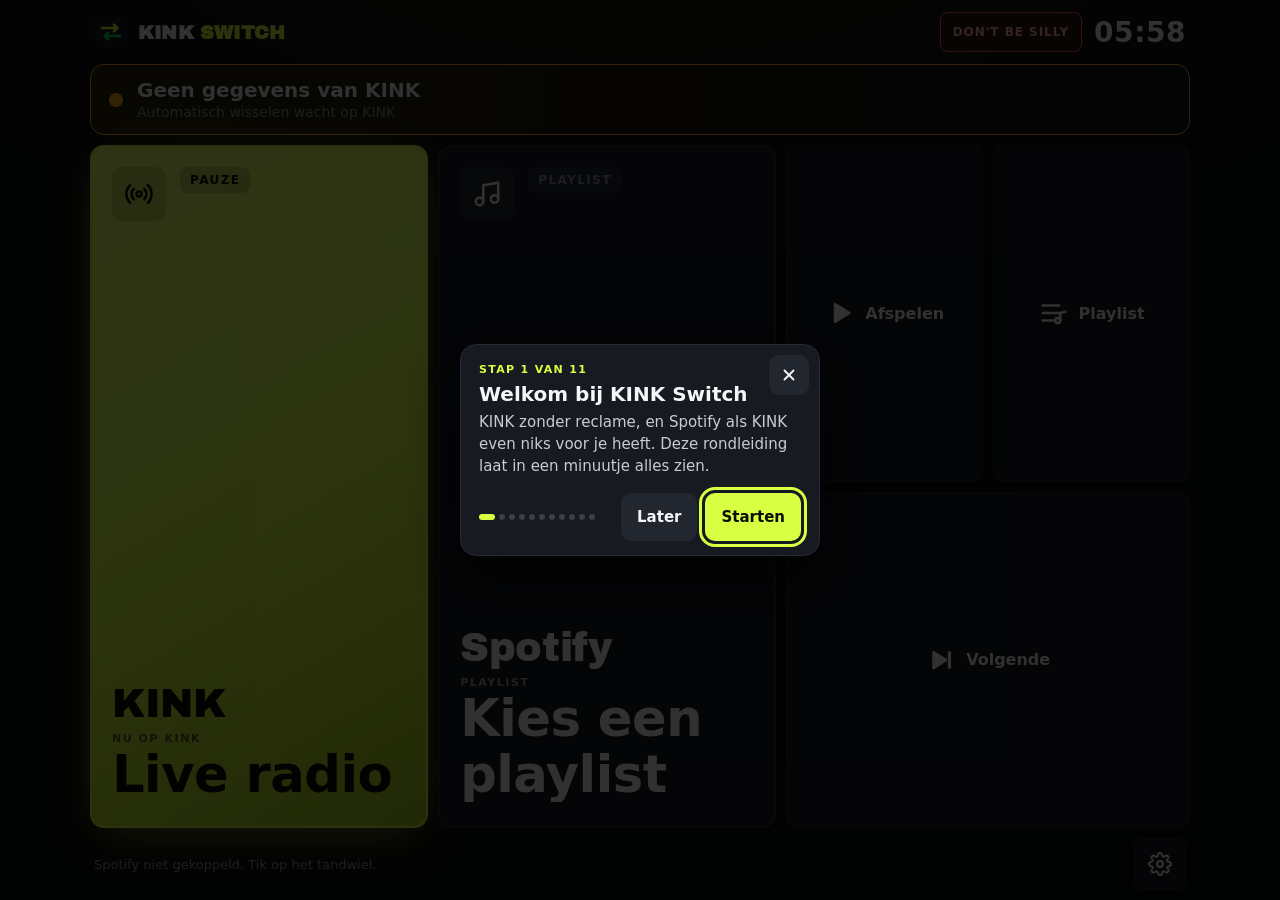
==== commit badca204: "Add files via upload Smooth fades, KINK channels, wider Volgende, new status texts and fixes  - Sm" ====
--- a/index.html
+++ b/index.html
@@ -32,7 +32,7 @@
     <div class="tile"><button class="src kink active" id="kinkMode" aria-label="KINK live">
       <span class="tag" id="state">UIT</span>
       <span class="ico"><svg viewBox="0 0 24 24" fill="none" stroke="currentColor" stroke-width="2" stroke-linecap="round" stroke-linejoin="round"><path d="M4.9 19.1a10 10 0 0 1 0-14.2M7.8 16.2a6 6 0 0 1 0-8.4M16.2 7.8a6 6 0 0 1 0 8.4M19.1 4.9a10 10 0 0 1 0 14.2"/><circle cx="12" cy="12" r="2"/></svg></span>
-      <span style="min-width:0"><span class="name">KINK</span><span class="np"><em>NU OP KINK</em><strong><span id="kinkArtist">Live radio</span><span class="gtag" id="kinkGenre"></span></strong><span id="kinkSong"></span></span></span>
+      <span style="min-width:0"><span class="name" id="kinkName">KINK</span><span class="np"><em>NU OP KINK</em><strong><span id="kinkArtist">Live radio</span><span class="gtag" id="kinkGenre"></span></strong><span id="kinkSong"></span></span></span>
     </button>
     <div class="acts"><button class="ibtn" id="kinkAdd" aria-label="Toevoegen aan KINK Catch" hidden><svg viewBox="0 0 24 24" fill="none" stroke="currentColor" stroke-width="2.2" stroke-linecap="round"><path d="M3 6h12M3 12h12M3 18h7"/><path d="M18 13v8M14 17h8"/></svg></button><button class="ibtn" id="kinkFav" aria-label="Favoriet" hidden><svg viewBox="0 0 24 24" fill="none" stroke="currentColor" stroke-width="2.2" stroke-linejoin="round"><path d="M12 20.5s-7.5-4.6-9.3-9.4C1.4 7.6 3.6 4.5 7 4.5c2.1 0 3.8 1.2 5 3 1.2-1.8 2.9-3 5-3 3.4 0 5.6 3.1 4.3 6.6-1.8 4.8-9.3 9.4-9.3 9.4z"/></svg></button></div></div>
     <div class="tile"><button class="src spot" id="spotifyMode" aria-label="Spotify">
@@ -46,7 +46,6 @@
   <section class="controls">
     <button class="ctl" id="playPause" aria-label="Afspelen of pauzeren"></button>
     <button class="ctl" id="next" aria-label="Volgende"><svg viewBox="0 0 24 24" fill="currentColor"><path d="M5 5.5v13a1 1 0 0 0 1.5.9l10-6.5a1 1 0 0 0 0-1.7l-10-6.5A1 1 0 0 0 5 5.5z"/><rect x="17.5" y="5" width="2.5" height="14" rx="1"/></svg><span>Volgende</span></button>
-    <button class="ctl" id="autoBtn" aria-label="Automatisch wisselen"><svg viewBox="0 0 24 24" fill="none" stroke="currentColor" stroke-width="2" stroke-linecap="round" stroke-linejoin="round"><path d="M17 2l4 4-4 4"/><path d="M3 11v-1a4 4 0 0 1 4-4h14"/><path d="M7 22l-4-4 4-4"/><path d="M21 13v1a4 4 0 0 1-4 4H3"/></svg><span id="autoTxt">Auto</span></button>
     <button class="ctl" id="plBtn" aria-label="Playlist kiezen"><svg viewBox="0 0 24 24" fill="none" stroke="currentColor" stroke-width="2" stroke-linecap="round"><path d="M3 6h13M3 12h13M3 18h8"/><path d="M17 18v-6l4-1"/><circle cx="15" cy="18" r="2"/></svg><span>Playlist</span></button>
   </section>
 
@@ -80,8 +79,12 @@
       <div class="grp"><h4>Diagnose</h4>
         <div class="line"><div class="tx"><b>Diagnose en log</b><small>Alles wat er misging, om te delen met Claude.</small></div><button class="btn" id="openDbg">Open</button></div>
       </div>
+      <div class="grp"><h4>Zender</h4>
+        <div class="line"><div class="tx"><b>Welke KINK</b><small>KINK Distortion geeft geen nummerinfo door, dus daar wisselt de app niet automatisch.</small></div><select class="numin selin" id="channel" aria-label="Zender"><option value="kink">KINK</option><option value="dna">KINK DNA</option><option value="distortion">KINK Distortion</option></select></div>
+      </div>
       <div class="grp"><h4>Vertraging</h4>
         <div class="line"><div class="tx"><b>Wacht voordat de app KINK verlaat</b><small>In seconden, bij reclame, nieuws of Must skip. Zodat je het eind van een nummer niet mist. Terug naar KINK gaat altijd direct.</small></div><input class="numin" id="delay" type="number" min="0" max="60" inputmode="numeric"></div>
+        <div class="line"><div class="tx"><b>Zachte overgang</b><small>In seconden: KINK fadet weg en weer op bij een wissel. 0 is uit.</small></div><input class="numin" id="fade" type="number" min="0" max="3" step="0.5" inputmode="decimal"></div>
       </div>
     </div>
     <div class="pane" id="paneArt" hidden>
--- a/css/home.css
+++ b/css/home.css
@@ -788,3 +788,13 @@
     box-shadow: 0 0 0 6px #ff5a4e44;
   }
 }
+/* Volgende is de grote knop: twee vakken breed (de Auto-knop is weg) */
+#next {
+  grid-column: span 2;
+}
+@media (orientation: landscape) and (min-width: 640px) {
+  #next {
+    grid-column: 1 / -1;
+    order: 3;
+  }
+}
--- a/css/panels.css
+++ b/css/panels.css
@@ -728,3 +728,18 @@
   background: var(--kink);
   color: var(--kink-ink);
 }
+/* Keuzelijst in de instellingen (zender) */
+.modalbox select {
+  min-height: 48px;
+  border-radius: 8px;
+  border: 1px solid var(--line);
+  background: #0b0d10;
+  color: var(--text);
+  font: inherit;
+  padding: 0 10px;
+}
+.set .selin {
+  width: auto;
+  min-width: 150px;
+  text-align: left;
+}
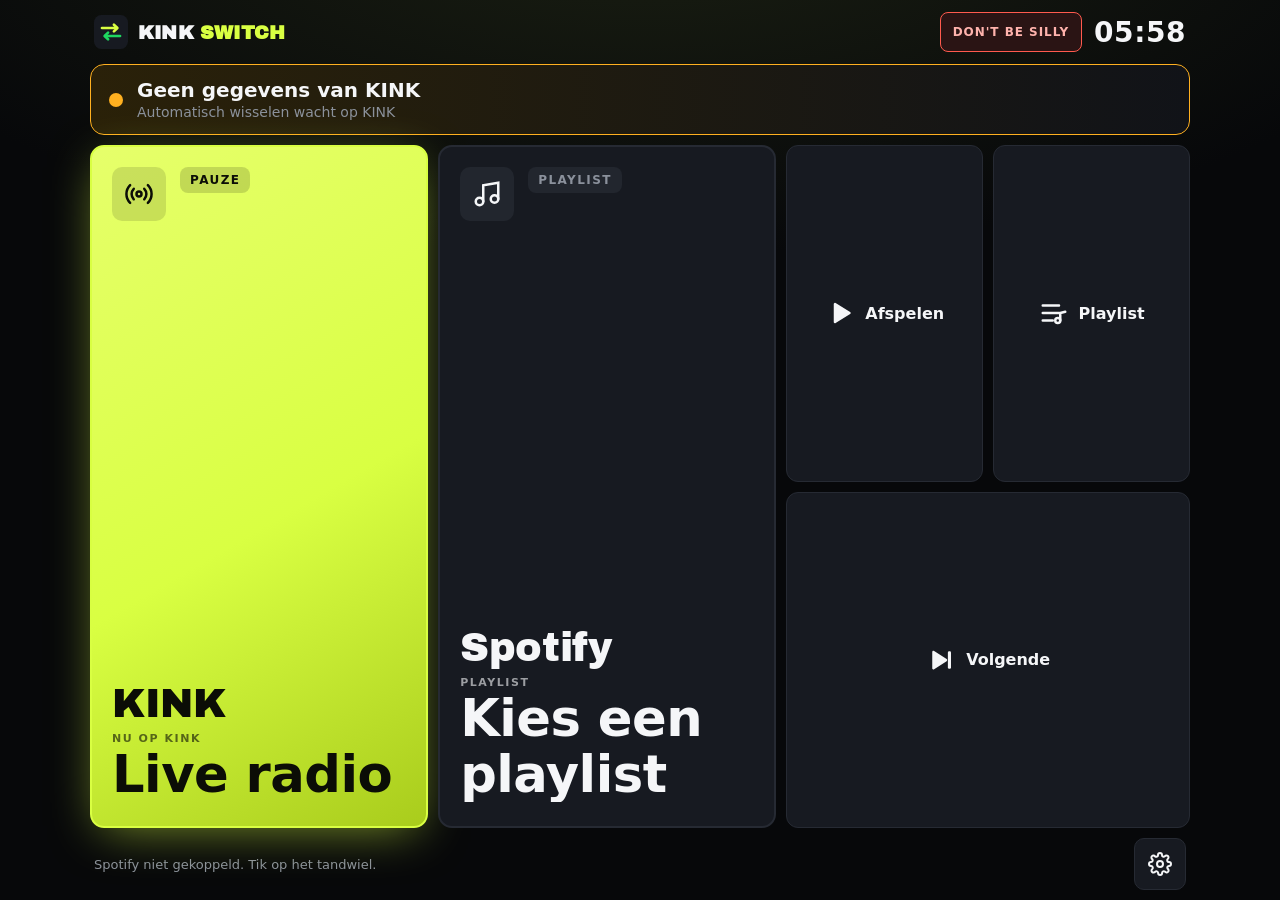
==== commit 5e516f7e: "Add files via upload Release year as a setting and aligned next to the song title  - New switch in" ====
--- a/index.html
+++ b/index.html
@@ -32,7 +32,7 @@
     <div class="tile"><button class="src kink active" id="kinkMode" aria-label="KINK live">
       <span class="tag" id="state">UIT</span>
       <span class="ico"><svg viewBox="0 0 24 24" fill="none" stroke="currentColor" stroke-width="2" stroke-linecap="round" stroke-linejoin="round"><path d="M4.9 19.1a10 10 0 0 1 0-14.2M7.8 16.2a6 6 0 0 1 0-8.4M16.2 7.8a6 6 0 0 1 0 8.4M19.1 4.9a10 10 0 0 1 0 14.2"/><circle cx="12" cy="12" r="2"/></svg></span>
-      <span style="min-width:0"><span class="name" id="kinkName">KINK</span><span class="np"><em>NU OP KINK</em><strong><span id="kinkArtist">Live radio</span><span class="gtag" id="kinkGenre"></span></strong><span id="kinkSong"></span></span></span>
+      <span style="min-width:0"><span class="name" id="kinkName">KINK</span><span class="np"><em>NU OP KINK</em><strong><span id="kinkArtist">Live radio</span><span class="gtag" id="kinkGenre"></span></strong><span class="songrow"><span id="kinkSong"></span><span class="yr" id="kinkYear"></span></span></span></span>
     </button>
     <div class="acts"><button class="ibtn" id="kinkAdd" aria-label="Toevoegen aan KINK Catch" hidden><svg viewBox="0 0 24 24" fill="none" stroke="currentColor" stroke-width="2.2" stroke-linecap="round"><path d="M3 6h12M3 12h12M3 18h7"/><path d="M18 13v8M14 17h8"/></svg></button><button class="ibtn" id="kinkFav" aria-label="Favoriet" hidden><svg viewBox="0 0 24 24" fill="none" stroke="currentColor" stroke-width="2.2" stroke-linejoin="round"><path d="M12 20.5s-7.5-4.6-9.3-9.4C1.4 7.6 3.6 4.5 7 4.5c2.1 0 3.8 1.2 5 3 1.2-1.8 2.9-3 5-3 3.4 0 5.6 3.1 4.3 6.6-1.8 4.8-9.3 9.4-9.3 9.4z"/></svg></button></div></div>
     <div class="tile"><button class="src spot" id="spotifyMode" aria-label="Spotify">
@@ -81,6 +81,7 @@
       </div>
       <div class="grp"><h4>Zender</h4>
         <div class="line"><div class="tx"><b>Welke KINK</b><small>KINK Distortion geeft geen nummerinfo door, dus daar wisselt de app niet automatisch.</small></div><select class="numin selin" id="channel" aria-label="Zender"><option value="kink">KINK</option><option value="dna">KINK DNA</option><option value="distortion">KINK Distortion</option></select></div>
+        <div class="line"><div class="tx"><b>Jaartal tonen</b><small>Het jaar waarin het nummer op KINK uitkwam, op de tegel en in Gemist op KINK.</small></div><button class="sw" role="switch" id="swYear" aria-label="Jaartal tonen"></button></div>
       </div>
       <div class="grp"><h4>Vertraging</h4>
         <div class="line"><div class="tx"><b>Wacht voordat de app KINK verlaat</b><small>In seconden, bij reclame, nieuws of Must skip. Zodat je het eind van een nummer niet mist. Terug naar KINK gaat altijd direct.</small></div><input class="numin" id="delay" type="number" min="0" max="60" inputmode="numeric"></div>
@@ -141,6 +142,10 @@
     <button class="btn" id="dbgShare">Delen</button>
     <button class="btn" id="dbgClear">Wis log</button>
   </div>
+  <div class="dnote" id="dbgNoteBox" hidden>
+    <input id="dbgNoteTxt" placeholder="Wat gebeurde er? Bijvoorbeeld: KINK viel uit in een andere app" autocomplete="off">
+    <button class="btn primary" id="dbgNoteSave">Bewaar</button>
+  </div>
   <div class="dfil" id="dbgFil"><button class="on" data-f="all">Alles</button><button data-f="err">Fouten</button><button data-f="spotify">Spotify</button><button data-f="switch">Wisselen</button><button data-f="keep">Wakker</button></div>
   <div class="dlog" id="dbgLog"></div>
 </div></div>
--- a/css/home.css
+++ b/css/home.css
@@ -798,3 +798,46 @@
     order: 3;
   }
 }
+/* Jaartal: klein label achter de titel, op de tegel en in Gemist op KINK */
+.songrow {
+  display: flex !important;
+  align-items: baseline;
+  gap: 8px;
+  min-width: 0;
+}
+.src .np .songrow {
+  margin-top: 4px;
+  opacity: 1;
+}
+.src .np .songrow #kinkSong {
+  margin: 0;
+  min-width: 0;
+  flex: 0 1 auto;
+}
+.yr {
+  flex: none;
+  font-size: 13px !important;
+  font-weight: 800 !important;
+  letter-spacing: 0.06em;
+  padding: 2px 7px;
+  border-radius: 6px;
+  border: 1.5px solid currentColor;
+  opacity: 0.75 !important;
+  margin: 0 !important;
+  line-height: 1.3;
+  white-space: nowrap;
+}
+.yr:empty {
+  display: none !important;
+}
+.miss .songrow small {
+  min-width: 0;
+  overflow: hidden;
+  text-overflow: ellipsis;
+  white-space: nowrap;
+}
+.miss .yr {
+  color: var(--muted);
+  font-size: 11px !important;
+  padding: 1px 6px;
+}
--- a/css/panels.css
+++ b/css/panels.css
@@ -743,3 +743,15 @@
   min-width: 150px;
   text-align: left;
 }
+/* Notitie in de diagnose */
+.dnote {
+  display: flex;
+  gap: 8px;
+  margin: 10px 0;
+}
+.dnote[hidden] {
+  display: none;
+}
+.dnote input {
+  flex: 1;
+}
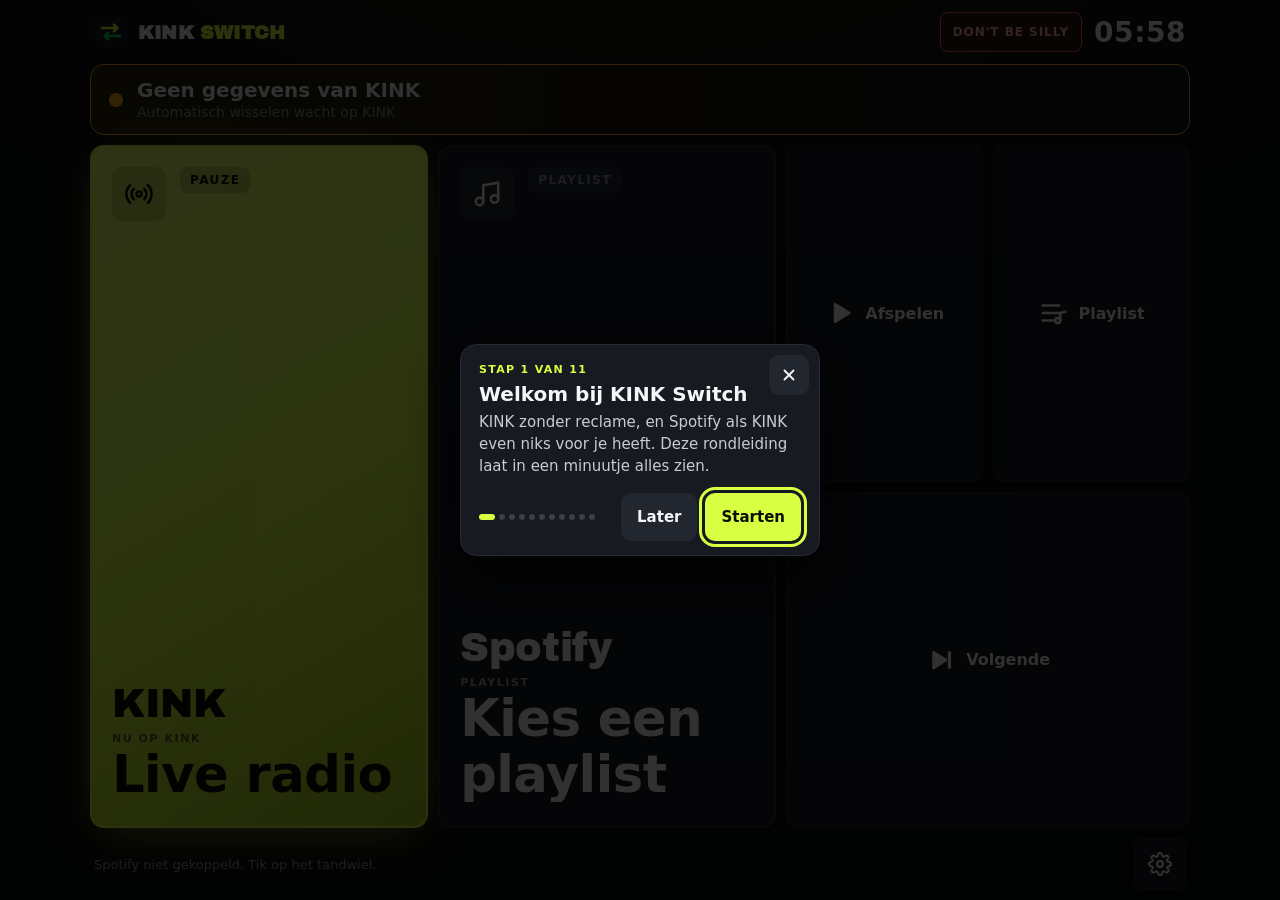
==== commit ba9befcd: "Add files via upload Speed display in the banner  - Speed: the banner above the tiles shows your s" ====
--- a/index.html
+++ b/index.html
@@ -26,6 +26,7 @@
     <span class="dot"></span>
     <div class="txt"><span class="eyebrow" id="adEyebrow" hidden>MUST SKIP</span><b id="adTitle">Muziek</b><small id="nextLabel">Wacht op gegevens van KINK</small></div>
     <div class="count" id="countdown"></div>
+    <div class="spd" id="speed" hidden><div class="spdval"><span class="num" id="spdNum">--</span><span class="unit">km/u</span></div><div class="gps warn" id="spdGps"><i></i><span id="spdGpsTxt">Zoekt GPS</span></div></div>
   </section>
 
   <section class="sources">
@@ -71,6 +72,7 @@
       <div class="grp"><h4>Rijden</h4>
         <div class="line"><div class="tx"><b>Wissel bij reclame en nieuws</b><small>Meldt KINK reclame of nieuws, dan naar Spotify. Muziek terug? Dan weer KINK.</small></div><button class="sw" role="switch" id="swAuto" aria-label="Wissel bij reclame en nieuws"></button></div>
         <div class="line"><div class="tx"><b>Scherm aan houden</b><small>Handig in de houder: het scherm gaat niet uit zolang de app open is.</small></div><button class="sw" role="switch" id="swWake" aria-label="Scherm aan houden"></button></div>
+        <div class="line"><div class="tx"><b>Snelheid tonen</b><small>Je snelheid in km/u bovenin, net als in Google Maps. Gebruikt GPS en houdt het scherm aan.</small><div class="spnote" id="speedNote" hidden></div></div><button class="sw" role="switch" id="swSpeed" aria-label="Snelheid tonen"></button></div>
         <div class="line"><div class="tx"><b>Ook op de achtergrond meekijken</b><small>Voor je computer: de app blijft wisselen als hij een tabblad op de achtergrond is.</small></div><button class="sw" role="switch" id="swBg" aria-label="Ook op de achtergrond meekijken"></button></div>
       </div>
       <div class="grp"><h4>Rondleiding</h4>
--- a/css/home.css
+++ b/css/home.css
@@ -841,3 +841,76 @@
   font-size: 11px !important;
   padding: 1px 6px;
 }
+
+/* Snelheid in de banner (instelling Snelheid tonen) */
+.banner.has-speed {
+  min-height: 88px;
+  padding-top: 10px;
+  padding-bottom: 10px;
+  flex-wrap: nowrap;
+}
+.spd {
+  align-self: stretch;
+  display: flex;
+  flex-direction: column;
+  align-items: flex-end;
+  justify-content: center;
+  gap: 3px;
+  padding-left: 16px;
+  border-left: 1px solid var(--line);
+  min-width: 112px;
+  flex: none;
+}
+.spdval {
+  display: flex;
+  align-items: baseline;
+  gap: 4px;
+}
+.spd .num {
+  font-family: 'Archivo Black', system-ui, sans-serif;
+  font-size: 44px;
+  line-height: 0.95;
+  letter-spacing: -0.02em;
+  font-variant-numeric: tabular-nums;
+}
+.spd .num.off {
+  color: #4a505b;
+}
+.spd .unit {
+  font-size: 13px;
+  font-weight: 800;
+  color: var(--muted);
+}
+.spd .gps {
+  display: flex;
+  align-items: center;
+  gap: 5px;
+  font-size: 11px;
+  font-weight: 800;
+  letter-spacing: 0.04em;
+  color: var(--muted);
+}
+.spd .gps i {
+  width: 7px;
+  height: 7px;
+  border-radius: 50%;
+  background: var(--spot);
+}
+.spd .gps.warn {
+  color: var(--warn);
+}
+.spd .gps.warn i {
+  background: var(--warn);
+}
+@media (max-width: 440px) {
+  .spd {
+    min-width: 92px;
+    padding-left: 12px;
+  }
+  .spd .num {
+    font-size: 38px;
+  }
+}
+.spd[hidden] {
+  display: none;
+}
--- a/css/panels.css
+++ b/css/panels.css
@@ -755,3 +755,18 @@
 .dnote input {
   flex: 1;
 }
+
+/* Uitleg als de app de snelheid zelf heeft uitgezet */
+.spnote {
+  margin-top: 8px;
+  padding: 8px 10px;
+  border-radius: 8px;
+  background: #2a2109;
+  border: 1px solid #5a4318;
+  color: #ffd789;
+  font-size: 12px;
+  line-height: 1.35;
+}
+.spnote[hidden] {
+  display: none;
+}
